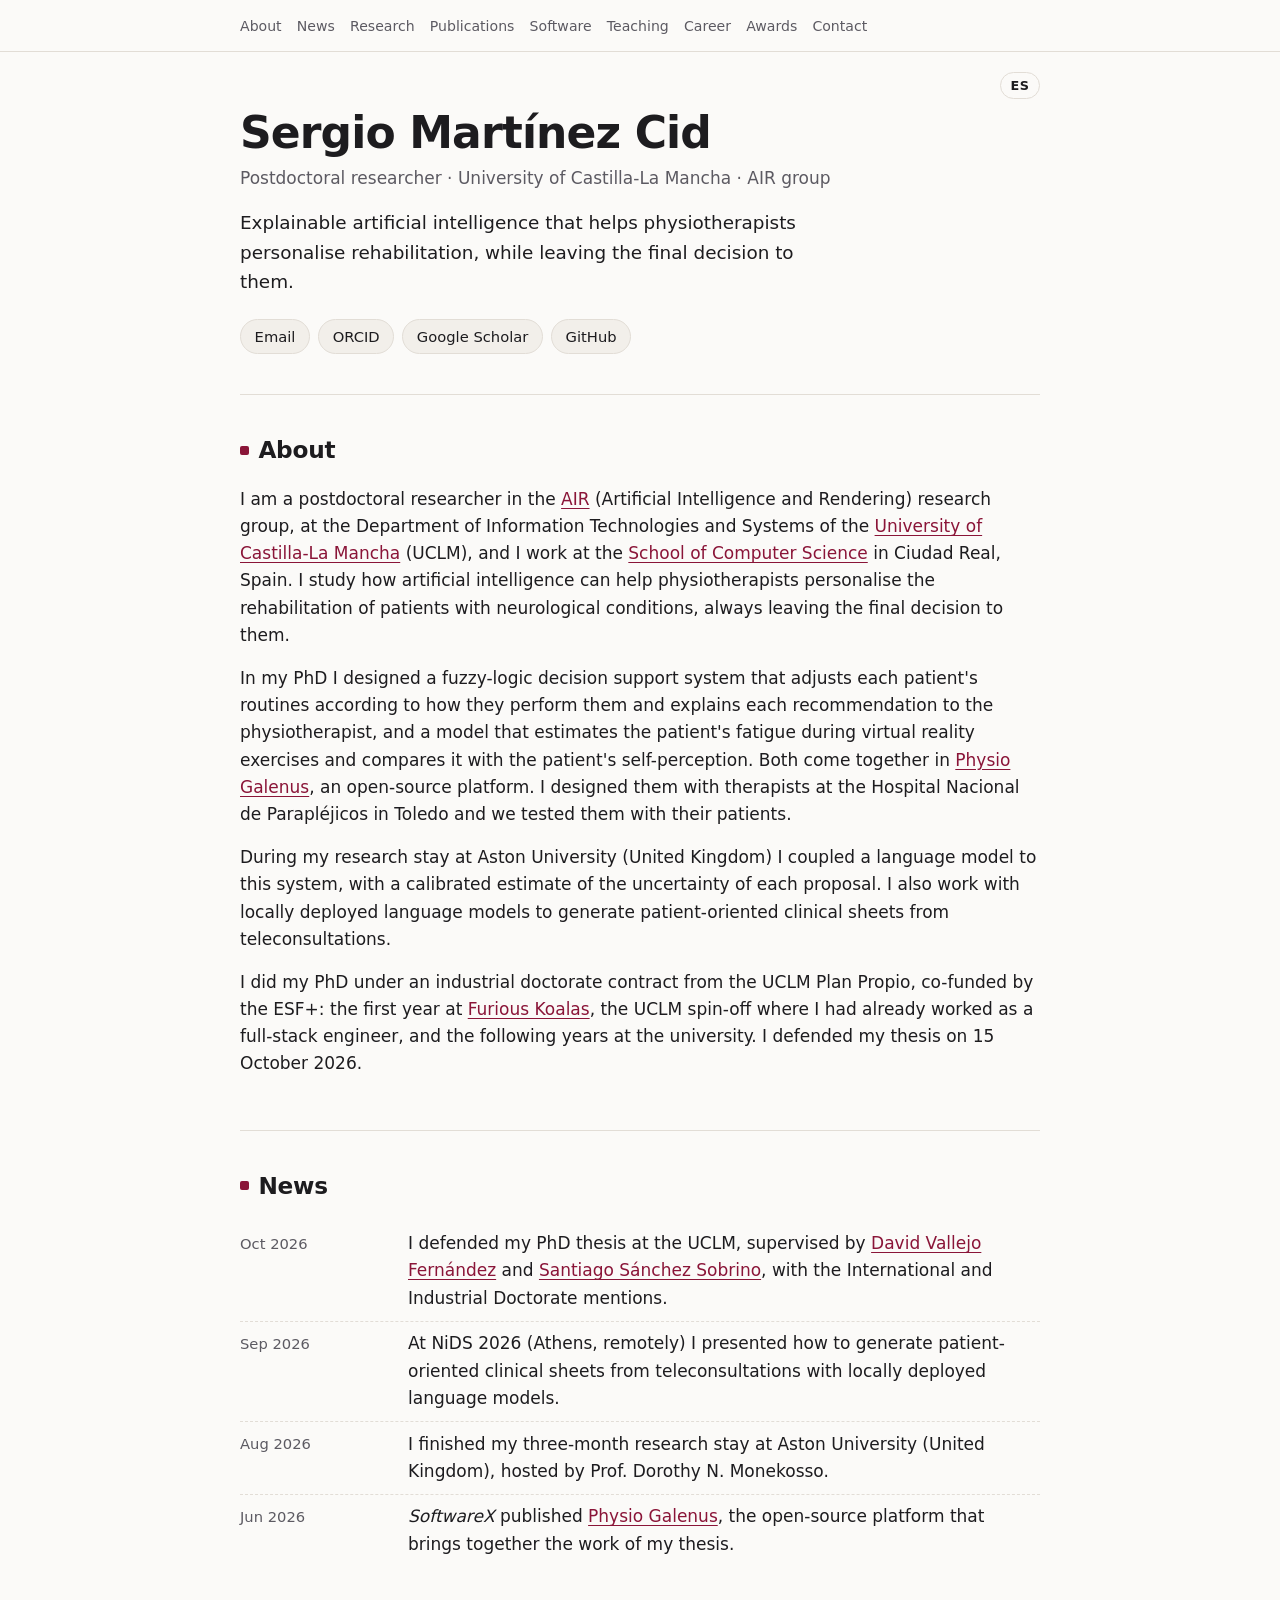
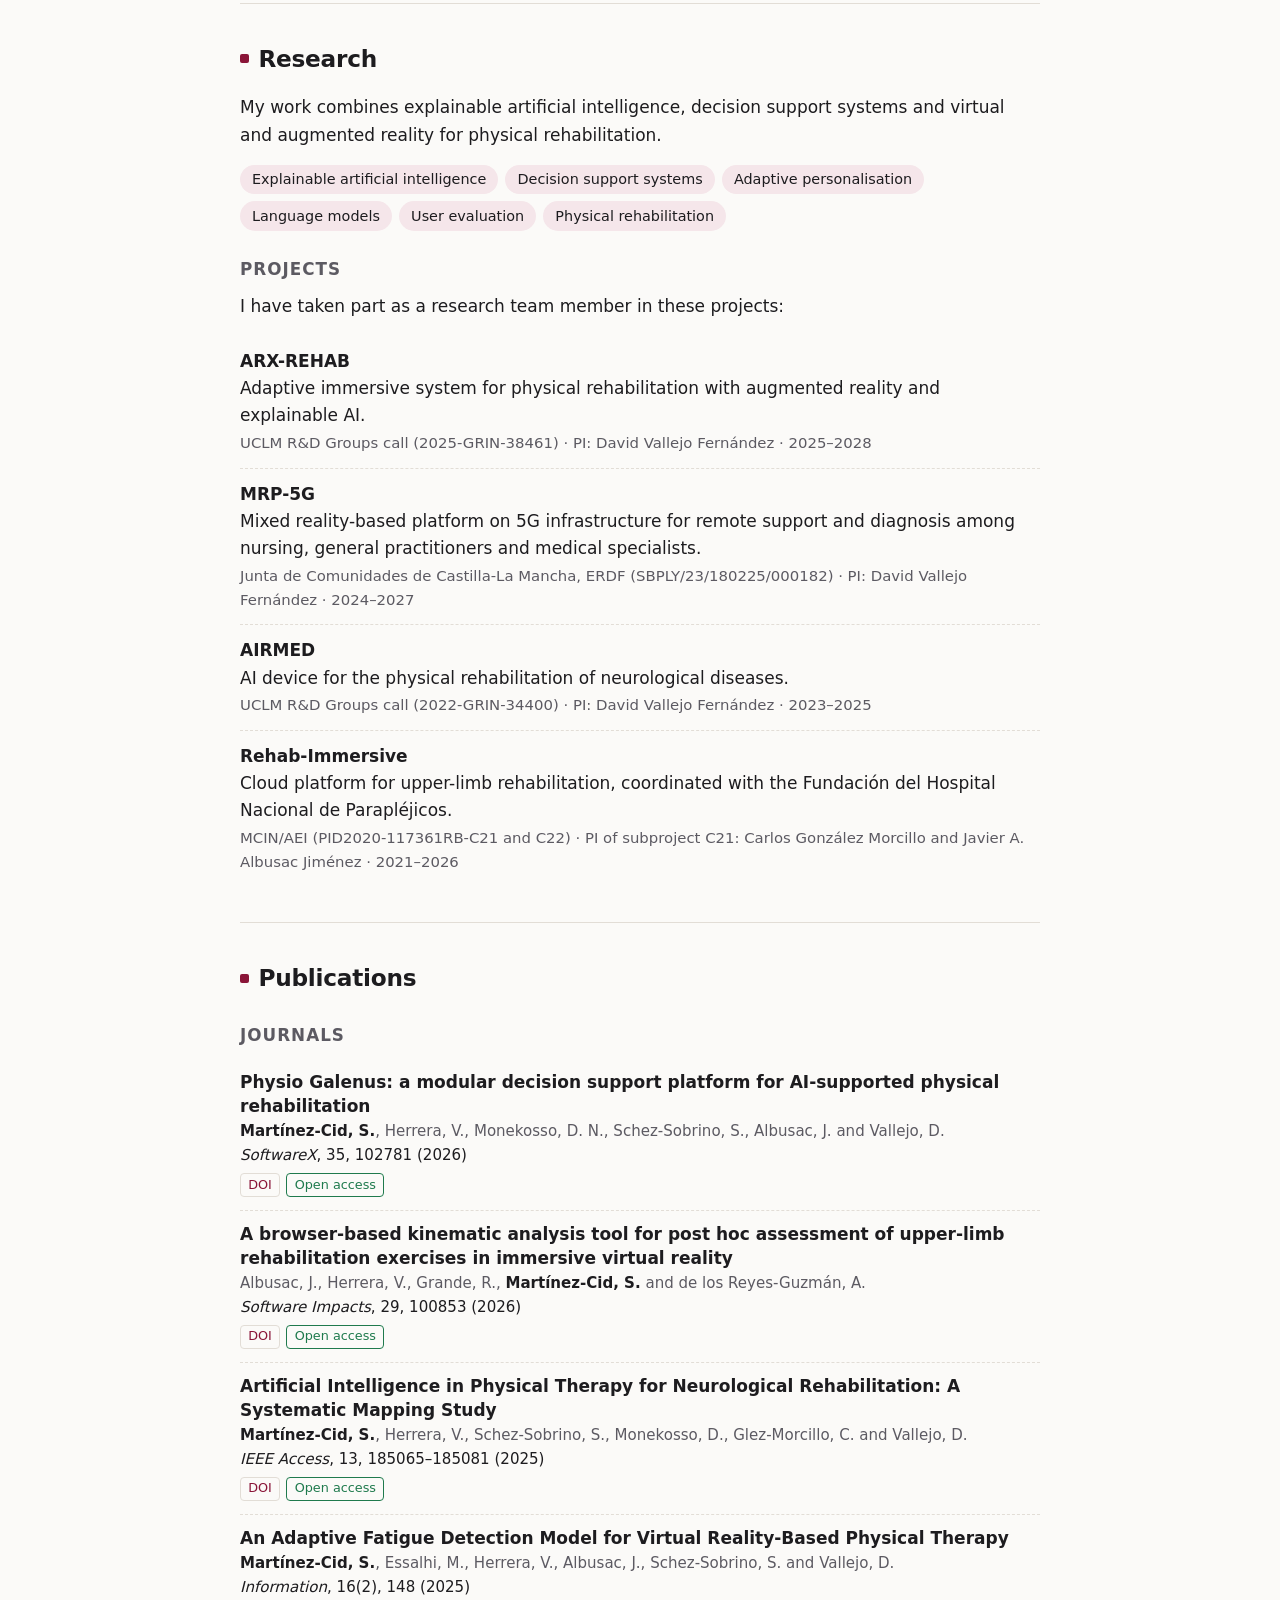
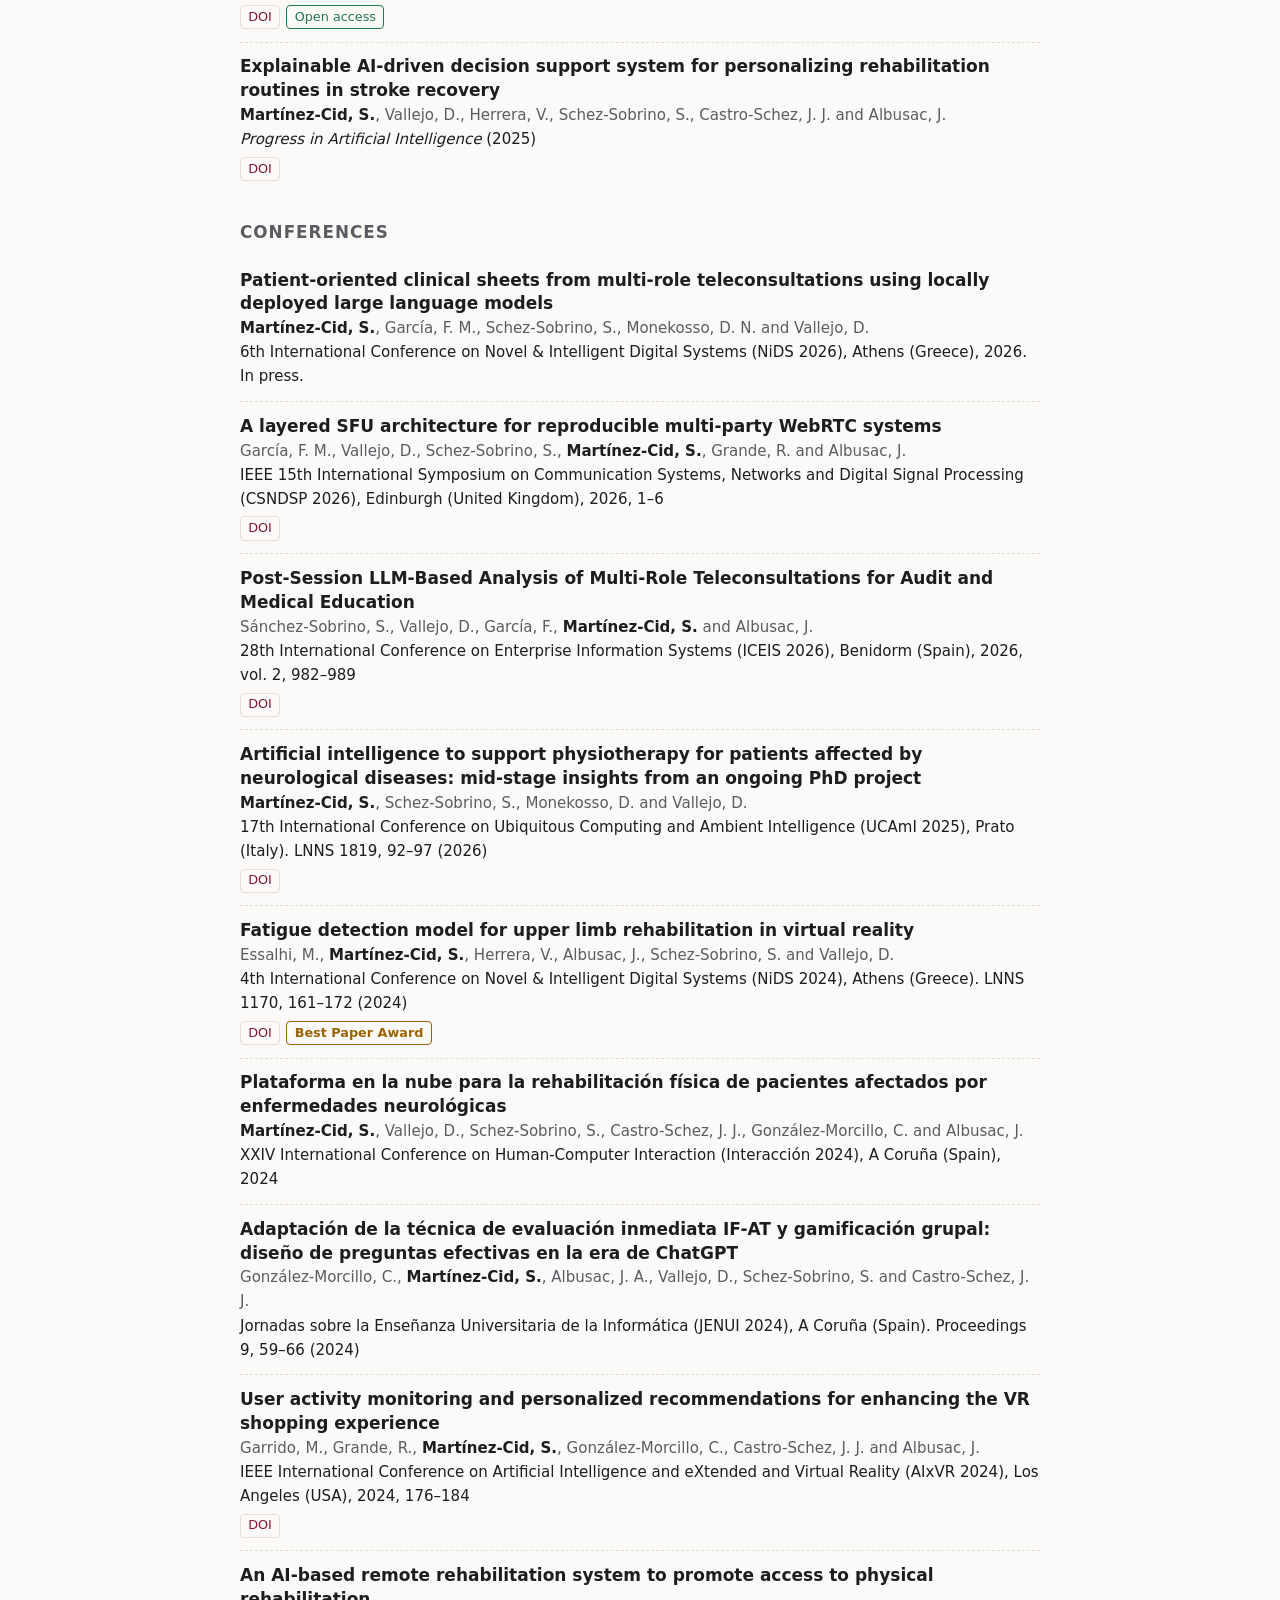
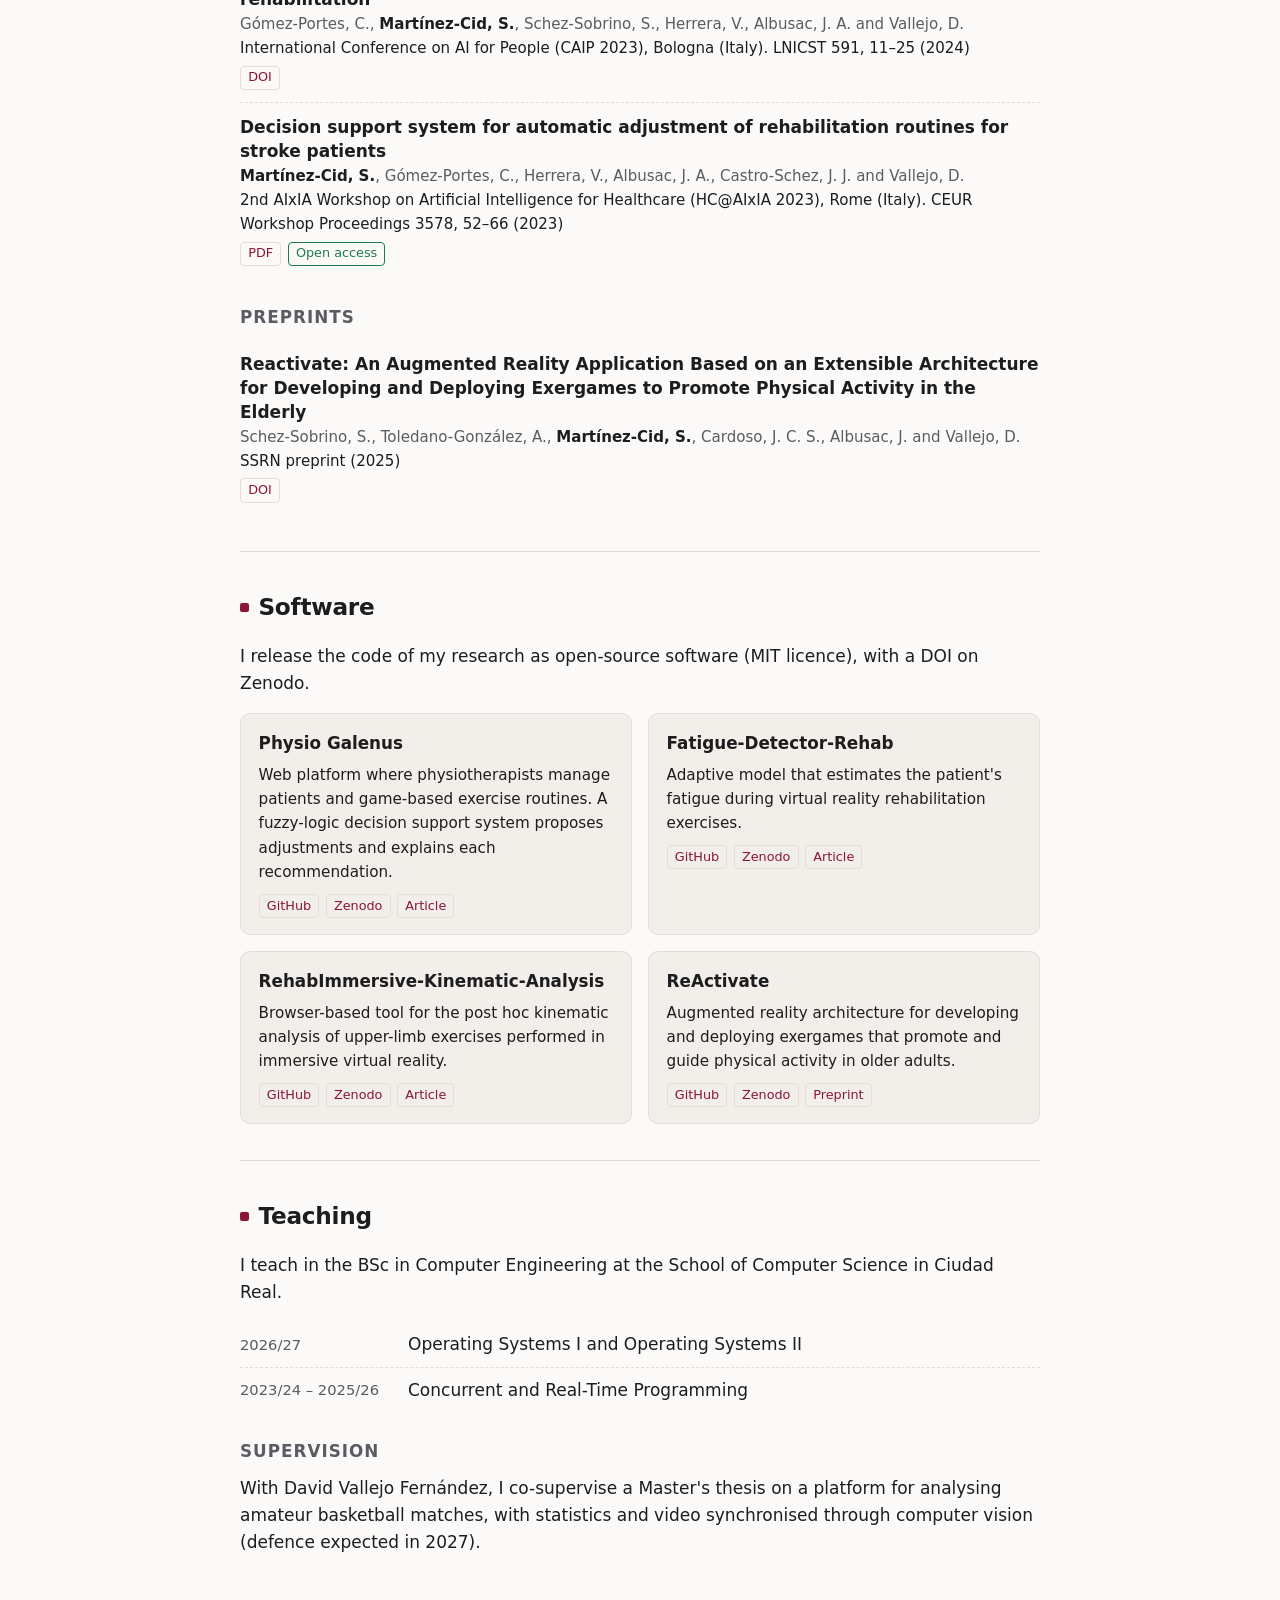
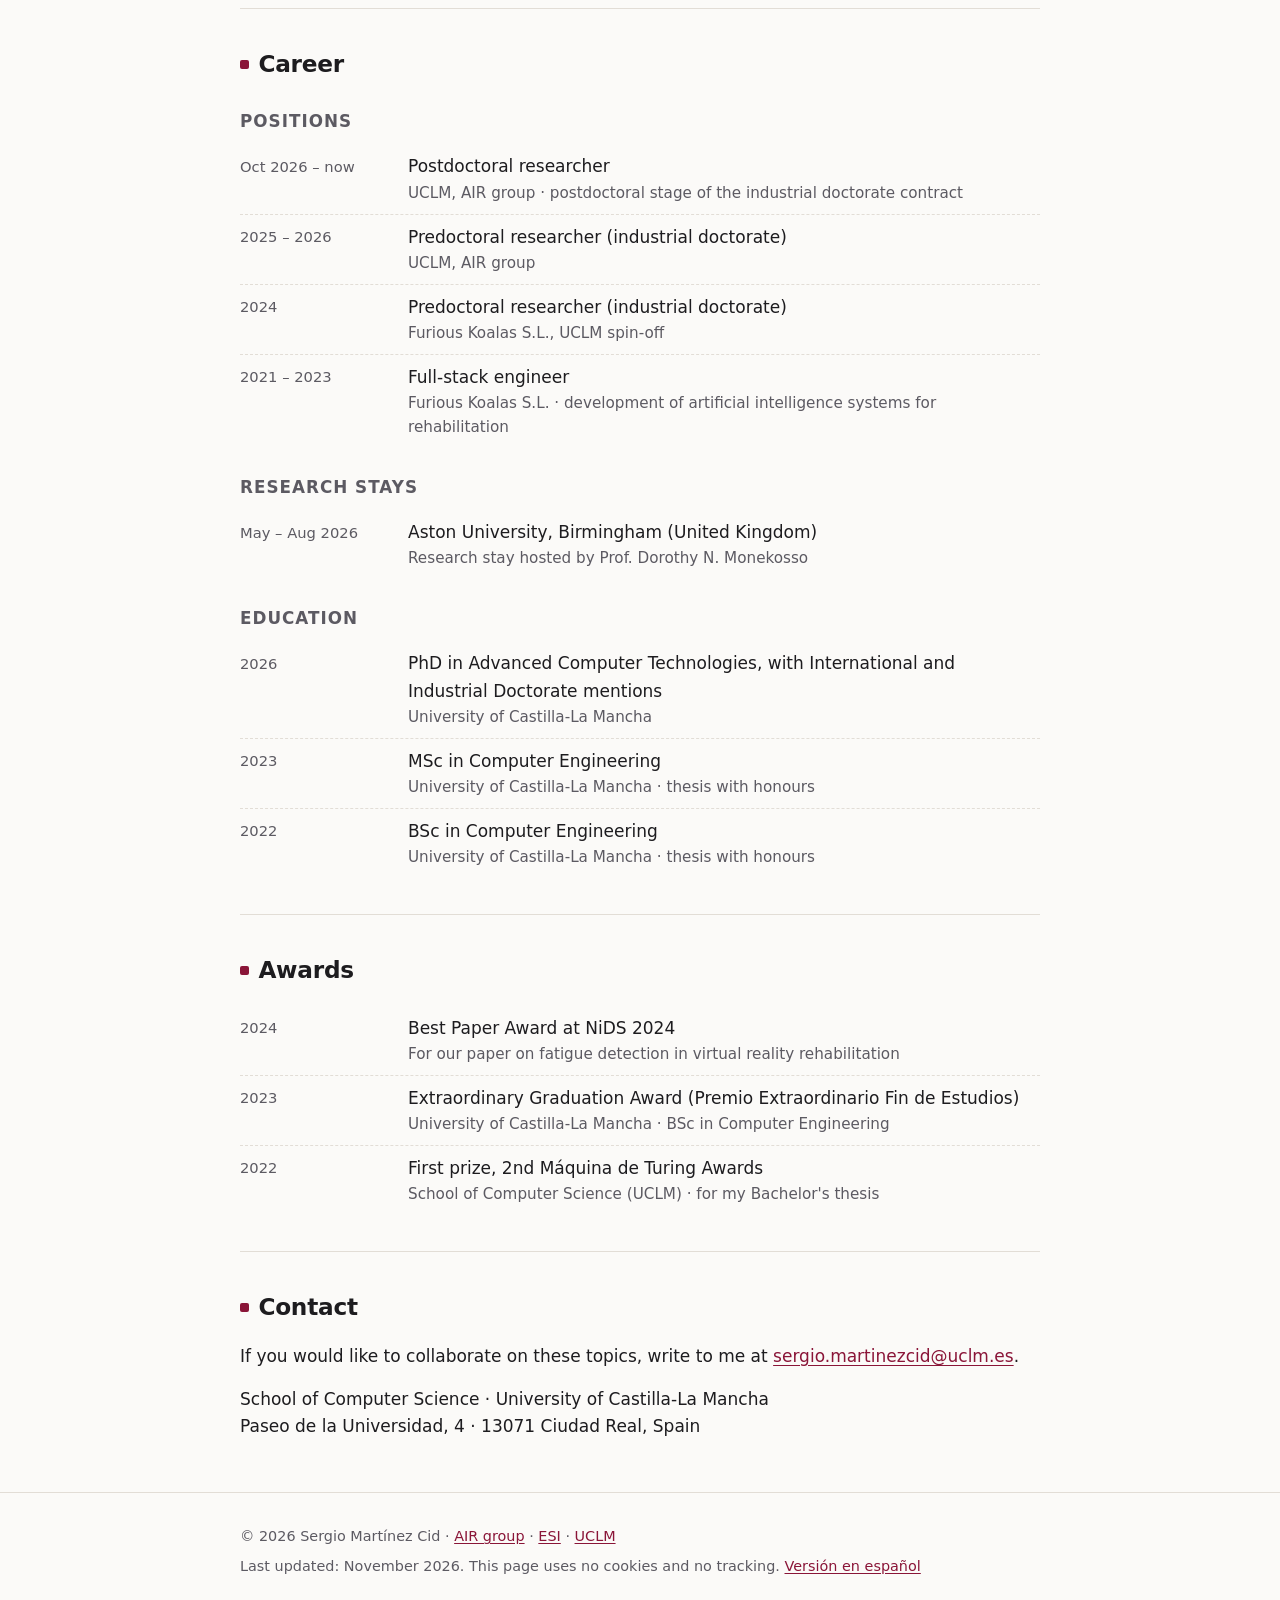
==== en/index.html @ d960725c "Primera versión de la web personal Página única en español con versión en inglés (en/): cabecera con" ====
<!DOCTYPE html>
<html lang="en">
<head>
<meta charset="utf-8">
<meta name="viewport" content="width=device-width, initial-scale=1">
<title>Sergio Martínez Cid</title>
<meta name="description" content="Postdoctoral researcher at the University of Castilla-La Mancha (AIR group). Explainable artificial intelligence to support physical rehabilitation.">
<meta name="author" content="Sergio Martínez Cid">
<link rel="canonical" href="https://www.esi.uclm.es/www/sergio.martinezcid/en/">
<link rel="alternate" hreflang="es" href="https://www.esi.uclm.es/www/sergio.martinezcid/">
<link rel="alternate" hreflang="en" href="https://www.esi.uclm.es/www/sergio.martinezcid/en/">
<link rel="alternate" hreflang="x-default" href="https://www.esi.uclm.es/www/sergio.martinezcid/">
<meta property="og:type" content="profile">
<meta property="og:title" content="Sergio Martínez Cid">
<meta property="og:description" content="Postdoctoral researcher at the University of Castilla-La Mancha (AIR group). Explainable artificial intelligence to support physical rehabilitation.">
<meta property="og:url" content="https://www.esi.uclm.es/www/sergio.martinezcid/en/">
<meta property="og:locale" content="en_GB">
<meta property="og:locale:alternate" content="es_ES">
<meta name="theme-color" content="#fbfaf8" media="(prefers-color-scheme: light)">
<meta name="theme-color" content="#141416" media="(prefers-color-scheme: dark)">
<link rel="icon" href="../img/favicon.svg" type="image/svg+xml">
<link rel="stylesheet" href="../css/estilo.css">
<script type="application/ld+json">
{
  "@context": "https://schema.org",
  "@type": "Person",
  "name": "Sergio Martínez Cid",
  "jobTitle": "Postdoctoral researcher",
  "url": "https://www.esi.uclm.es/www/sergio.martinezcid/en/",
  "email": "mailto:sergio.martinezcid@uclm.es",
  "affiliation": {"@type": "CollegeOrUniversity", "name": "University of Castilla-La Mancha", "url": "https://www.uclm.es"},
  "alumniOf": {"@type": "CollegeOrUniversity", "name": "University of Castilla-La Mancha"},
  "knowsAbout": ["Explainable artificial intelligence", "Decision support systems", "Language models", "Physical rehabilitation", "Virtual reality"],
  "sameAs": [
    "https://orcid.org/0009-0009-8976-4974",
    "https://scholar.google.es/citations?user=ztp9qcgAAAAJ",
    "https://github.com/SergioMartinezCid"
  ]
}
</script>
</head>
<body>
<a class="saltar" href="#contenido">Skip to content</a>

<nav class="menu" aria-label="Sections">
  <div class="contenedor">
    <ul>
      <li><a href="#about">About</a></li>
      <li><a href="#news">News</a></li>
      <li><a href="#research">Research</a></li>
      <li><a href="#publications">Publications</a></li>
      <li><a href="#software">Software</a></li>
      <li><a href="#teaching">Teaching</a></li>
      <li><a href="#career">Career</a></li>
      <li><a href="#awards">Awards</a></li>
      <li><a href="#contact">Contact</a></li>
    </ul>
  </div>
</nav>

<main id="contenido" class="contenedor">

<header class="cabecera">
  <a class="idioma" href="../" hreflang="es" lang="es" title="Versión en español">ES</a>
  <!-- Photo (when available): <img class="foto" src="../img/sergio.jpg" alt="Sergio Martínez Cid" width="288" height="288"> -->
  <div>
    <h1>Sergio Martínez Cid</h1>
    <p class="cargo">Postdoctoral researcher · University of Castilla-La Mancha · AIR group</p>
    <p class="lema">Explainable artificial intelligence that helps physiotherapists personalise rehabilitation, while leaving the final decision to them.</p>
    <ul class="enlaces">
      <li><a href="mailto:sergio.martinezcid@uclm.es">Email</a></li>
      <li><a href="https://orcid.org/0009-0009-8976-4974">ORCID</a></li>
      <li><a href="https://scholar.google.es/citations?user=ztp9qcgAAAAJ&amp;hl=en">Google Scholar</a></li>
      <li><a href="https://github.com/SergioMartinezCid">GitHub</a></li>
    </ul>
  </div>
</header>

<section id="about">
  <h2>About</h2>
  <p>I am a postdoctoral researcher in the <a href="https://air.esi.uclm.es/">AIR</a> (Artificial Intelligence and Rendering) research group, at the Department of Information Technologies and Systems of the <a href="https://www.uclm.es">University of Castilla-La Mancha</a> (UCLM), and I work at the <a href="https://esi.uclm.es/">School of Computer Science</a> in Ciudad Real, Spain. I study how artificial intelligence can help physiotherapists personalise the rehabilitation of patients with neurological conditions, always leaving the final decision to them.</p>
  <p>In my PhD I designed a fuzzy-logic decision support system that adjusts each patient's routines according to how they perform them and explains each recommendation to the physiotherapist, and a model that estimates the patient's fatigue during virtual reality exercises and compares it with the patient's self-perception. Both come together in <a href="#software">Physio Galenus</a>, an open-source platform. I designed them with therapists at the Hospital Nacional de Parapléjicos in Toledo and we tested them with their patients.</p>
  <p>During my research stay at Aston University (United Kingdom) I coupled a language model to this system, with a calibrated estimate of the uncertainty of each proposal. I also work with locally deployed language models to generate patient-oriented clinical sheets from teleconsultations.</p>
  <p>I did my PhD under an industrial doctorate contract from the UCLM Plan Propio, co-funded by the ESF+: the first year at <a href="https://www.furiouskoalas.com">Furious Koalas</a>, the UCLM spin-off where I had already worked as a full-stack engineer, and the following years at the university. I defended my thesis on 15 October 2026.</p>
</section>

<section id="news">
  <h2>News</h2>
  <ul class="fechas">
    <li><time datetime="2026-10">Oct 2026</time><div>I defended my PhD thesis at the UCLM, supervised by <a href="https://www.esi.uclm.es/www/David.Vallejo/">David Vallejo Fernández</a> and <a href="https://www.esi.uclm.es/www/santiago.sanchez/">Santiago Sánchez Sobrino</a>, with the International and Industrial Doctorate mentions.</div></li>
    <li><time datetime="2026-09">Sep 2026</time><div>At NiDS 2026 (Athens, remotely) I presented how to generate patient-oriented clinical sheets from teleconsultations with locally deployed language models.</div></li>
    <li><time datetime="2026-08">Aug 2026</time><div>I finished my three-month research stay at Aston University (United Kingdom), hosted by Prof. Dorothy N. Monekosso.</div></li>
    <li><time datetime="2026-06">Jun 2026</time><div><em>SoftwareX</em> published <a href="https://doi.org/10.1016/j.softx.2026.102781">Physio Galenus</a>, the open-source platform that brings together the work of my thesis.</div></li>
  </ul>
</section>

<section id="research">
  <h2>Research</h2>
  <p>My work combines explainable artificial intelligence, decision support systems and virtual and augmented reality for physical rehabilitation.</p>
  <ul class="temas">
    <li>Explainable artificial intelligence</li>
    <li>Decision support systems</li>
    <li>Adaptive personalisation</li>
    <li>Language models</li>
    <li>User evaluation</li>
    <li>Physical rehabilitation</li>
  </ul>
  <h3>Projects</h3>
  <p>I have taken part as a research team member in these projects:</p>
  <ul class="proyectos">
    <li><strong>ARX-REHAB</strong> Adaptive immersive system for physical rehabilitation with augmented reality and explainable AI.
      <span class="dato">UCLM R&amp;D Groups call (2025-GRIN-38461) · PI: David Vallejo Fernández · 2025–2028</span></li>
    <li><strong>MRP-5G</strong> Mixed reality-based platform on 5G infrastructure for remote support and diagnosis among nursing, general practitioners and medical specialists.
      <span class="dato">Junta de Comunidades de Castilla-La Mancha, ERDF (SBPLY/23/180225/000182) · PI: David Vallejo Fernández · 2024–2027</span></li>
    <li><strong>AIRMED</strong> AI device for the physical rehabilitation of neurological diseases.
      <span class="dato">UCLM R&amp;D Groups call (2022-GRIN-34400) · PI: David Vallejo Fernández · 2023–2025</span></li>
    <li><strong>Rehab-Immersive</strong> Cloud platform for upper-limb rehabilitation, coordinated with the Fundación del Hospital Nacional de Parapléjicos.
      <span class="dato">MCIN/AEI (PID2020-117361RB-C21 and C22) · PI of subproject C21: Carlos González Morcillo and Javier A. Albusac Jiménez · 2021–2026</span></li>
  </ul>
</section>

<section id="publications">
  <h2>Publications</h2>

  <h3>Journals</h3>
  <ul class="pubs">
    <li>
      <span class="titulo">Physio Galenus: a modular decision support platform for AI-supported physical rehabilitation</span>
      <span class="autores"><strong>Martínez-Cid, S.</strong>, Herrera, V., Monekosso, D. N., Schez-Sobrino, S., Albusac, J. and Vallejo, D.</span>
      <span class="medio"><em>SoftwareX</em>, 35, 102781 (2026)</span>
      <span class="etiquetas"><a href="https://doi.org/10.1016/j.softx.2026.102781">DOI</a><span class="abierto">Open access</span></span>
    </li>
    <li>
      <span class="titulo">A browser-based kinematic analysis tool for post hoc assessment of upper-limb rehabilitation exercises in immersive virtual reality</span>
      <span class="autores">Albusac, J., Herrera, V., Grande, R., <strong>Martínez-Cid, S.</strong> and de los Reyes-Guzmán, A.</span>
      <span class="medio"><em>Software Impacts</em>, 29, 100853 (2026)</span>
      <span class="etiquetas"><a href="https://doi.org/10.1016/j.simpa.2026.100853">DOI</a><span class="abierto">Open access</span></span>
    </li>
    <li>
      <span class="titulo">Artificial Intelligence in Physical Therapy for Neurological Rehabilitation: A Systematic Mapping Study</span>
      <span class="autores"><strong>Martínez-Cid, S.</strong>, Herrera, V., Schez-Sobrino, S., Monekosso, D., Glez-Morcillo, C. and Vallejo, D.</span>
      <span class="medio"><em>IEEE Access</em>, 13, 185065–185081 (2025)</span>
      <span class="etiquetas"><a href="https://doi.org/10.1109/ACCESS.2025.3626013">DOI</a><span class="abierto">Open access</span></span>
    </li>
    <li>
      <span class="titulo">An Adaptive Fatigue Detection Model for Virtual Reality-Based Physical Therapy</span>
      <span class="autores"><strong>Martínez-Cid, S.</strong>, Essalhi, M., Herrera, V., Albusac, J., Schez-Sobrino, S. and Vallejo, D.</span>
      <span class="medio"><em>Information</em>, 16(2), 148 (2025)</span>
      <span class="etiquetas"><a href="https://doi.org/10.3390/info16020148">DOI</a><span class="abierto">Open access</span></span>
    </li>
    <li>
      <span class="titulo">Explainable AI-driven decision support system for personalizing rehabilitation routines in stroke recovery</span>
      <span class="autores"><strong>Martínez-Cid, S.</strong>, Vallejo, D., Herrera, V., Schez-Sobrino, S., Castro-Schez, J. J. and Albusac, J.</span>
      <span class="medio"><em>Progress in Artificial Intelligence</em> (2025)</span>
      <span class="etiquetas"><a href="https://doi.org/10.1007/s13748-024-00357-6">DOI</a></span>
    </li>
  </ul>

  <h3>Conferences</h3>
  <ul class="pubs">
    <li>
      <span class="titulo">Patient-oriented clinical sheets from multi-role teleconsultations using locally deployed large language models</span>
      <span class="autores"><strong>Martínez-Cid, S.</strong>, García, F. M., Schez-Sobrino, S., Monekosso, D. N. and Vallejo, D.</span>
      <span class="medio">6th International Conference on Novel &amp; Intelligent Digital Systems (NiDS 2026), Athens (Greece), 2026. In press.</span>
    </li>
    <li>
      <span class="titulo">A layered SFU architecture for reproducible multi-party WebRTC systems</span>
      <span class="autores">García, F. M., Vallejo, D., Schez-Sobrino, S., <strong>Martínez-Cid, S.</strong>, Grande, R. and Albusac, J.</span>
      <span class="medio">IEEE 15th International Symposium on Communication Systems, Networks and Digital Signal Processing (CSNDSP 2026), Edinburgh (United Kingdom), 2026, 1–6</span>
      <span class="etiquetas"><a href="https://doi.org/10.1109/CSNDSP68462.2026.11654371">DOI</a></span>
    </li>
    <li>
      <span class="titulo">Post-Session LLM-Based Analysis of Multi-Role Teleconsultations for Audit and Medical Education</span>
      <span class="autores">Sánchez-Sobrino, S., Vallejo, D., García, F., <strong>Martínez-Cid, S.</strong> and Albusac, J.</span>
      <span class="medio">28th International Conference on Enterprise Information Systems (ICEIS 2026), Benidorm (Spain), 2026, vol. 2, 982–989</span>
      <span class="etiquetas"><a href="https://doi.org/10.5220/0014728100004018">DOI</a></span>
    </li>
    <li>
      <span class="titulo">Artificial intelligence to support physiotherapy for patients affected by neurological diseases: mid-stage insights from an ongoing PhD project</span>
      <span class="autores"><strong>Martínez-Cid, S.</strong>, Schez-Sobrino, S., Monekosso, D. and Vallejo, D.</span>
      <span class="medio">17th International Conference on Ubiquitous Computing and Ambient Intelligence (UCAmI 2025), Prato (Italy). LNNS 1819, 92–97 (2026)</span>
      <span class="etiquetas"><a href="https://doi.org/10.1007/978-3-032-16995-2_9">DOI</a></span>
    </li>
    <li>
      <span class="titulo">Fatigue detection model for upper limb rehabilitation in virtual reality</span>
      <span class="autores">Essalhi, M., <strong>Martínez-Cid, S.</strong>, Herrera, V., Albusac, J., Schez-Sobrino, S. and Vallejo, D.</span>
      <span class="medio">4th International Conference on Novel &amp; Intelligent Digital Systems (NiDS 2024), Athens (Greece). LNNS 1170, 161–172 (2024)</span>
      <span class="etiquetas"><a href="https://doi.org/10.1007/978-3-031-73344-4_13">DOI</a><span class="premio">Best Paper Award</span></span>
    </li>
    <li>
      <span class="titulo" lang="es">Plataforma en la nube para la rehabilitación física de pacientes afectados por enfermedades neurológicas</span>
      <span class="autores"><strong>Martínez-Cid, S.</strong>, Vallejo, D., Schez-Sobrino, S., Castro-Schez, J. J., González-Morcillo, C. and Albusac, J.</span>
      <span class="medio">XXIV International Conference on Human-Computer Interaction (Interacción 2024), A Coruña (Spain), 2024</span>
    </li>
    <li>
      <span class="titulo" lang="es">Adaptación de la técnica de evaluación inmediata IF-AT y gamificación grupal: diseño de preguntas efectivas en la era de ChatGPT</span>
      <span class="autores">González-Morcillo, C., <strong>Martínez-Cid, S.</strong>, Albusac, J. A., Vallejo, D., Schez-Sobrino, S. and Castro-Schez, J. J.</span>
      <span class="medio">Jornadas sobre la Enseñanza Universitaria de la Informática (JENUI 2024), A Coruña (Spain). Proceedings 9, 59–66 (2024)</span>
    </li>
    <li>
      <span class="titulo">User activity monitoring and personalized recommendations for enhancing the VR shopping experience</span>
      <span class="autores">Garrido, M., Grande, R., <strong>Martínez-Cid, S.</strong>, González-Morcillo, C., Castro-Schez, J. J. and Albusac, J.</span>
      <span class="medio">IEEE International Conference on Artificial Intelligence and eXtended and Virtual Reality (AIxVR 2024), Los Angeles (USA), 2024, 176–184</span>
      <span class="etiquetas"><a href="https://doi.org/10.1109/AIxVR59861.2024.00030">DOI</a></span>
    </li>
    <li>
      <span class="titulo">An AI-based remote rehabilitation system to promote access to physical rehabilitation</span>
      <span class="autores">Gómez-Portes, C., <strong>Martínez-Cid, S.</strong>, Schez-Sobrino, S., Herrera, V., Albusac, J. A. and Vallejo, D.</span>
      <span class="medio">International Conference on AI for People (CAIP 2023), Bologna (Italy). LNICST 591, 11–25 (2024)</span>
      <span class="etiquetas"><a href="https://doi.org/10.1007/978-3-031-71304-0_2">DOI</a></span>
    </li>
    <li>
      <span class="titulo">Decision support system for automatic adjustment of rehabilitation routines for stroke patients</span>
      <span class="autores"><strong>Martínez-Cid, S.</strong>, Gómez-Portes, C., Herrera, V., Albusac, J. A., Castro-Schez, J. J. and Vallejo, D.</span>
      <span class="medio">2nd AIxIA Workshop on Artificial Intelligence for Healthcare (HC@AIxIA 2023), Rome (Italy). CEUR Workshop Proceedings 3578, 52–66 (2023)</span>
      <span class="etiquetas"><a href="https://ceur-ws.org/Vol-3578/paper6.pdf">PDF</a><span class="abierto">Open access</span></span>
    </li>
  </ul>

  <h3>Preprints</h3>
  <ul class="pubs">
    <li>
      <span class="titulo">Reactivate: An Augmented Reality Application Based on an Extensible Architecture for Developing and Deploying Exergames to Promote Physical Activity in the Elderly</span>
      <span class="autores">Schez-Sobrino, S., Toledano-González, A., <strong>Martínez-Cid, S.</strong>, Cardoso, J. C. S., Albusac, J. and Vallejo, D.</span>
      <span class="medio">SSRN preprint (2025)</span>
      <span class="etiquetas"><a href="https://doi.org/10.2139/ssrn.5346093">DOI</a></span>
    </li>
  </ul>
</section>

<section id="software">
  <h2>Software</h2>
  <p>I release the code of my research as open-source software (MIT licence), with a DOI on Zenodo.</p>
  <ul class="software">
    <li>
      <strong>Physio Galenus</strong>
      <p>Web platform where physiotherapists manage patients and game-based exercise routines. A fuzzy-logic decision support system proposes adjustments and explains each recommendation.</p>
      <span class="etiquetas"><a href="https://github.com/AIR-Research-Group-UCLM/Physio-Galenus">GitHub</a><a href="https://doi.org/10.5281/zenodo.20176807">Zenodo</a><a href="https://doi.org/10.1016/j.softx.2026.102781">Article</a></span>
    </li>
    <li>
      <strong>Fatigue-Detector-Rehab</strong>
      <p>Adaptive model that estimates the patient's fatigue during virtual reality rehabilitation exercises.</p>
      <span class="etiquetas"><a href="https://github.com/AIR-Research-Group-UCLM/Fatigue-Detector-Rehab">GitHub</a><a href="https://doi.org/10.5281/zenodo.22745996">Zenodo</a><a href="https://doi.org/10.3390/info16020148">Article</a></span>
    </li>
    <li>
      <strong>RehabImmersive-Kinematic-Analysis</strong>
      <p>Browser-based tool for the post hoc kinematic analysis of upper-limb exercises performed in immersive virtual reality.</p>
      <span class="etiquetas"><a href="https://github.com/AIR-Research-Group-UCLM/RehabImmersive-Kinematic-Analysis">GitHub</a><a href="https://doi.org/10.5281/zenodo.22745980">Zenodo</a><a href="https://doi.org/10.1016/j.simpa.2026.100853">Article</a></span>
    </li>
    <li>
      <strong>ReActivate</strong>
      <p>Augmented reality architecture for developing and deploying exergames that promote and guide physical activity in older adults.</p>
      <span class="etiquetas"><a href="https://github.com/AIR-Research-Group-UCLM/ReActivate">GitHub</a><a href="https://doi.org/10.5281/zenodo.20764253">Zenodo</a><a href="https://doi.org/10.2139/ssrn.5346093">Preprint</a></span>
    </li>
  </ul>
</section>

<section id="teaching">
  <h2>Teaching</h2>
  <p>I teach in the BSc in Computer Engineering at the School of Computer Science in Ciudad Real.</p>
  <ul class="fechas">
    <li><span class="periodo">2026/27</span><div>Operating Systems I and Operating Systems II</div></li>
    <li><span class="periodo">2023/24 – 2025/26</span><div>Concurrent and Real-Time Programming</div></li>
  </ul>
  <h3>Supervision</h3>
  <p>With David Vallejo Fernández, I co-supervise a Master's thesis on a platform for analysing amateur basketball matches, with statistics and video synchronised through computer vision (defence expected in 2027).</p>
</section>

<section id="career">
  <h2>Career</h2>
  <h3>Positions</h3>
  <ul class="fechas">
    <li><span class="periodo">Oct 2026 – now</span><div>Postdoctoral researcher<span class="lugar">UCLM, AIR group · postdoctoral stage of the industrial doctorate contract</span></div></li>
    <li><span class="periodo">2025 – 2026</span><div>Predoctoral researcher (industrial doctorate)<span class="lugar">UCLM, AIR group</span></div></li>
    <li><span class="periodo">2024</span><div>Predoctoral researcher (industrial doctorate)<span class="lugar">Furious Koalas S.L., UCLM spin-off</span></div></li>
    <li><span class="periodo">2021 – 2023</span><div>Full-stack engineer<span class="lugar">Furious Koalas S.L. · development of artificial intelligence systems for rehabilitation</span></div></li>
  </ul>
  <h3>Research stays</h3>
  <ul class="fechas">
    <li><span class="periodo">May – Aug 2026</span><div>Aston University, Birmingham (United Kingdom)<span class="lugar">Research stay hosted by Prof. Dorothy N. Monekosso</span></div></li>
  </ul>
  <h3>Education</h3>
  <ul class="fechas">
    <li><span class="periodo">2026</span><div>PhD in Advanced Computer Technologies, with International and Industrial Doctorate mentions<span class="lugar">University of Castilla-La Mancha</span></div></li>
    <li><span class="periodo">2023</span><div>MSc in Computer Engineering<span class="lugar">University of Castilla-La Mancha · thesis with honours</span></div></li>
    <li><span class="periodo">2022</span><div>BSc in Computer Engineering<span class="lugar">University of Castilla-La Mancha · thesis with honours</span></div></li>
  </ul>
</section>

<section id="awards">
  <h2>Awards</h2>
  <ul class="fechas">
    <li><span class="periodo">2024</span><div>Best Paper Award at NiDS 2024<span class="lugar">For our paper on fatigue detection in virtual reality rehabilitation</span></div></li>
    <li><span class="periodo">2023</span><div>Extraordinary Graduation Award (Premio Extraordinario Fin de Estudios)<span class="lugar">University of Castilla-La Mancha · BSc in Computer Engineering</span></div></li>
    <li><span class="periodo">2022</span><div>First prize, 2nd Máquina de Turing Awards<span class="lugar">School of Computer Science (UCLM) · for my Bachelor's thesis</span></div></li>
  </ul>
</section>

<section id="contact">
  <h2>Contact</h2>
  <p>If you would like to collaborate on these topics, write to me at <a href="mailto:sergio.martinezcid@uclm.es">sergio.martinezcid@uclm.es</a>.</p>
  <p>School of Computer Science · University of Castilla-La Mancha<br>Paseo de la Universidad, 4 · 13071 Ciudad Real, Spain</p>
</section>

</main>

<footer class="pie">
  <div class="contenedor">
    <p>© 2026 Sergio Martínez Cid · <a href="https://air.esi.uclm.es/">AIR group</a> · <a href="https://esi.uclm.es/">ESI</a> · <a href="https://www.uclm.es">UCLM</a></p>
    <p>Last updated: November 2026. This page uses no cookies and no tracking. <a href="../" hreflang="es" lang="es">Versión en español</a></p>
  </div>
</footer>
</body>
</html>
---- css/estilo.css ----
/* Sergio Martínez Cid · web personal (ESI-UCLM)
   Sin dependencias externas. Colores en variables: cambia aquí la paleta. */

:root {
  --fondo: #fbfaf8;
  --fondo-alt: #f2efea;
  --texto: #1d1c1f;
  --suave: #5c5a62;
  --linea: #e2ddd6;
  --acento: #8a1538;        /* granate UCLM */
  --acento-suave: #f5e6ea;
  --ancho: 52rem;
  --fuente: system-ui, -apple-system, "Segoe UI", Roboto, "Helvetica Neue", Arial, sans-serif;
  color-scheme: light;
}

@media (prefers-color-scheme: dark) {
  :root {
    --fondo: #141416;
    --fondo-alt: #1d1d21;
    --texto: #ebeaee;
    --suave: #a3a1ab;
    --linea: #2f2e35;
    --acento: #ec8aa2;
    --acento-suave: #3a1e27;
    color-scheme: dark;
  }
}

* { box-sizing: border-box; }

html { scroll-behavior: smooth; scroll-padding-top: 4rem; }
@media (prefers-reduced-motion: reduce) { html { scroll-behavior: auto; } }

body {
  margin: 0;
  background: var(--fondo);
  color: var(--texto);
  font-family: var(--fuente);
  font-size: 1.0625rem;
  line-height: 1.6;
  -webkit-text-size-adjust: 100%;
}

a { color: var(--acento); text-underline-offset: 0.15em; }
a:hover { text-decoration-thickness: 2px; }
a:focus-visible { outline: 2px solid var(--acento); outline-offset: 2px; border-radius: 2px; }

.saltar {
  position: absolute; left: -999px; top: 0;
  background: var(--acento); color: var(--fondo); padding: 0.5rem 1rem; z-index: 10;
}
.saltar:focus { left: 1rem; }

.contenedor { max-width: var(--ancho); margin: 0 auto; padding: 0 1rem; }

/* ---------- Menú ---------- */
.menu {
  position: sticky; top: 0; z-index: 5;
  background: color-mix(in srgb, var(--fondo) 92%, transparent);
  backdrop-filter: blur(6px);
  border-bottom: 1px solid var(--linea);
}
.menu .contenedor { display: flex; align-items: center; }
.menu ul {
  display: flex; gap: 0.95rem; list-style: none; margin: 0; padding: 0.75rem 0;
  overflow-x: auto; scrollbar-width: none; flex: 1;
}
.menu ul::-webkit-scrollbar { display: none; }
.menu a { color: var(--suave); text-decoration: none; font-size: 0.88rem; white-space: nowrap; }
/* En pantallas anchas, si no cabe, el menú baja a una segunda línea en vez de ocultar enlaces */
@media (min-width: 48rem) { .menu ul { flex-wrap: wrap; row-gap: 0.25rem; overflow: visible; } }
/* En el móvil el menú se desplaza en horizontal; el degradado indica que hay más */
@media (max-width: 47.99rem) { .menu ul { -webkit-mask-image: linear-gradient(to right, #000 85%, transparent); mask-image: linear-gradient(to right, #000 85%, transparent); padding-right: 2rem; } }
.menu a:hover { color: var(--texto); }
.idioma {
  font-size: 0.8rem; font-weight: 600; letter-spacing: 0.04em;
  border: 1px solid var(--linea); border-radius: 999px; padding: 0.15rem 0.6rem;
  color: var(--texto); text-decoration: none; white-space: nowrap;
}

/* ---------- Cabecera ---------- */
.cabecera { position: relative; padding: 3.5rem 0 2.5rem; display: grid; gap: 1.75rem; grid-template-columns: 1fr; align-items: center; }
.cabecera:has(.foto) { grid-template-columns: auto 1fr; }
.cabecera .idioma { position: absolute; top: 1.25rem; right: 0; }
.foto { width: 9rem; height: 9rem; border-radius: 50%; object-fit: cover; border: 1px solid var(--linea); }
.cabecera h1 { font-size: clamp(2rem, 6vw, 2.75rem); line-height: 1.15; margin: 0; letter-spacing: -0.02em; }
.cargo { margin: 0.4rem 0 0; color: var(--suave); }
.lema { margin: 1rem 0 0; font-size: 1.15rem; max-width: 38rem; }
.enlaces { display: flex; flex-wrap: wrap; gap: 0.5rem; margin: 1.4rem 0 0; padding: 0; list-style: none; }
.enlaces a {
  display: inline-block; padding: 0.3rem 0.85rem; border-radius: 999px;
  border: 1px solid var(--linea); background: var(--fondo-alt);
  color: var(--texto); text-decoration: none; font-size: 0.92rem;
}
.enlaces a:hover { border-color: var(--acento); color: var(--acento); }

@media (max-width: 34rem) {
  .cabecera:has(.foto) { grid-template-columns: 1fr; }
  .foto { width: 7rem; height: 7rem; }
}

/* ---------- Secciones ---------- */
section { padding: 2.25rem 0; border-top: 1px solid var(--linea); }
h2 { font-size: 1.45rem; margin: 0 0 1.1rem; letter-spacing: -0.01em; }
h2::before { content: ""; display: inline-block; width: 0.55rem; height: 0.55rem; background: var(--acento); border-radius: 2px; margin-right: 0.6rem; vertical-align: 0.15em; }
h3 { font-size: 1.05rem; margin: 1.6rem 0 0.6rem; color: var(--suave); text-transform: uppercase; letter-spacing: 0.06em; font-weight: 600; }
p { margin: 0 0 1rem; }

/* Listas con fecha a la izquierda (novedades, trayectoria, formación, premios) */
.fechas { list-style: none; margin: 0; padding: 0; }
.fechas li { display: grid; grid-template-columns: 9.5rem 1fr; gap: 1rem; padding: 0.55rem 0; }
.fechas li + li { border-top: 1px dashed var(--linea); }
.fechas time, .fechas .periodo { color: var(--suave); font-size: 0.92rem; font-variant-numeric: tabular-nums; padding-top: 0.1rem; }
.fechas .lugar { display: block; color: var(--suave); font-size: 0.95rem; }
@media (max-width: 34rem) {
  .fechas li { grid-template-columns: 1fr; gap: 0.1rem; }
}

/* Temas */
.temas { display: flex; flex-wrap: wrap; gap: 0.45rem; list-style: none; padding: 0; margin: 0 0 0.5rem; }
.temas li { background: var(--acento-suave); color: var(--texto); border-radius: 999px; padding: 0.2rem 0.75rem; font-size: 0.9rem; }

/* Proyectos */
.proyectos { list-style: none; margin: 0; padding: 0; }
.proyectos li { padding: 0.75rem 0; }
.proyectos li + li { border-top: 1px dashed var(--linea); }
.proyectos strong { display: block; }
.dato { display: block; color: var(--suave); font-size: 0.93rem; margin-top: 0.15rem; }

/* Publicaciones */
.pubs { list-style: none; margin: 0; padding: 0; }
.pubs li { padding: 0.8rem 0; }
.pubs li + li { border-top: 1px dashed var(--linea); }
.pubs .titulo { display: block; font-weight: 600; line-height: 1.4; }
.pubs .autores { display: block; color: var(--suave); font-size: 0.94rem; }
.pubs .autores strong { color: var(--texto); font-weight: 600; }
.pubs .medio { display: block; font-size: 0.94rem; }
.etiquetas { display: flex; flex-wrap: wrap; gap: 0.4rem; margin-top: 0.35rem; font-size: 0.8rem; }
.etiquetas > * { border: 1px solid var(--linea); border-radius: 4px; padding: 0.05rem 0.45rem; text-decoration: none; }
.etiquetas a { color: var(--acento); }
.etiquetas .abierto { color: #1f7a4d; border-color: currentColor; }
.etiquetas .premio { color: #9a6200; border-color: currentColor; font-weight: 600; }
@media (prefers-color-scheme: dark) {
  .etiquetas .abierto { color: #6fd3a0; }
  .etiquetas .premio { color: #f2c063; }
}

/* Software */
.software { display: grid; gap: 1rem; grid-template-columns: repeat(auto-fit, minmax(min(100%, 20rem), 1fr)); list-style: none; margin: 0; padding: 0; }
.software li { border: 1px solid var(--linea); border-radius: 10px; padding: 1rem 1.1rem; background: var(--fondo-alt); }
.software strong { display: block; font-size: 1.05rem; }
.software p { margin: 0.35rem 0 0.6rem; font-size: 0.95rem; }

/* Pie */
.pie { border-top: 1px solid var(--linea); padding: 2rem 0 3rem; color: var(--suave); font-size: 0.9rem; }
.pie p { margin: 0 0 0.4rem; }
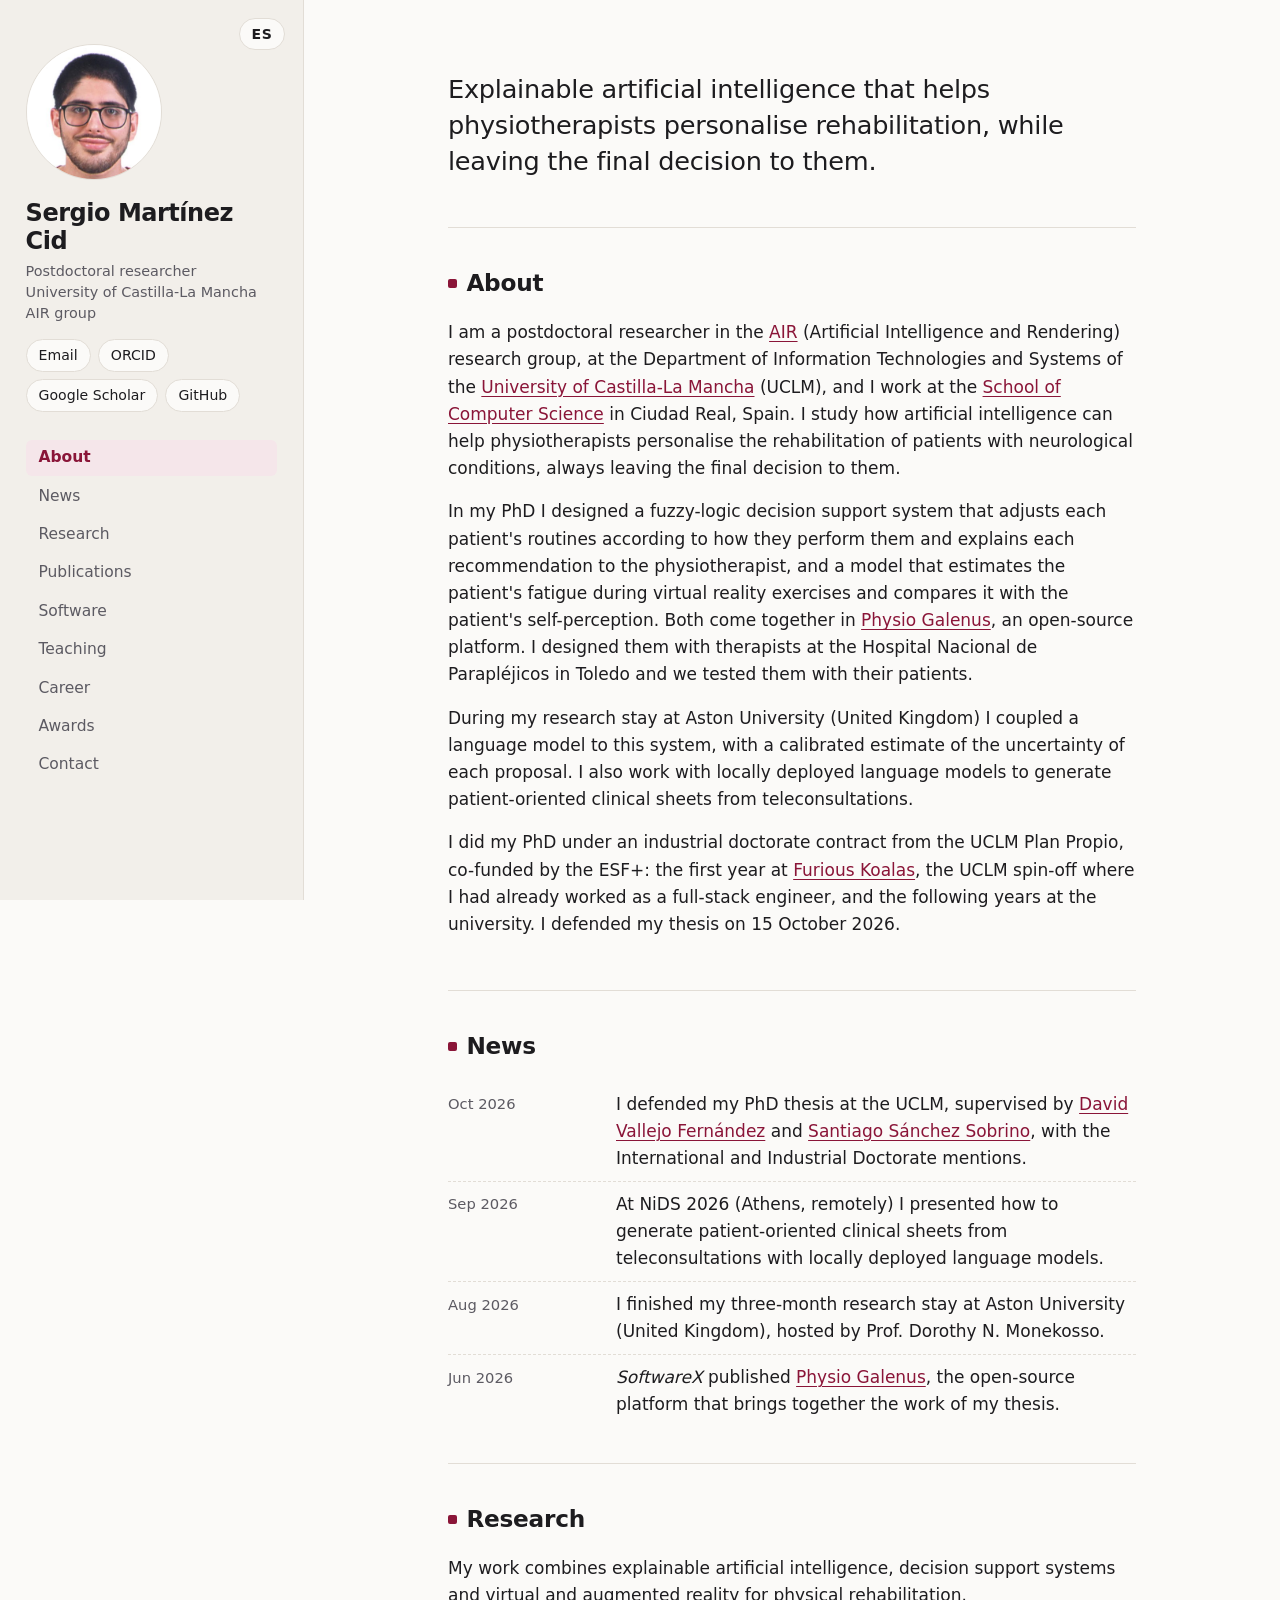
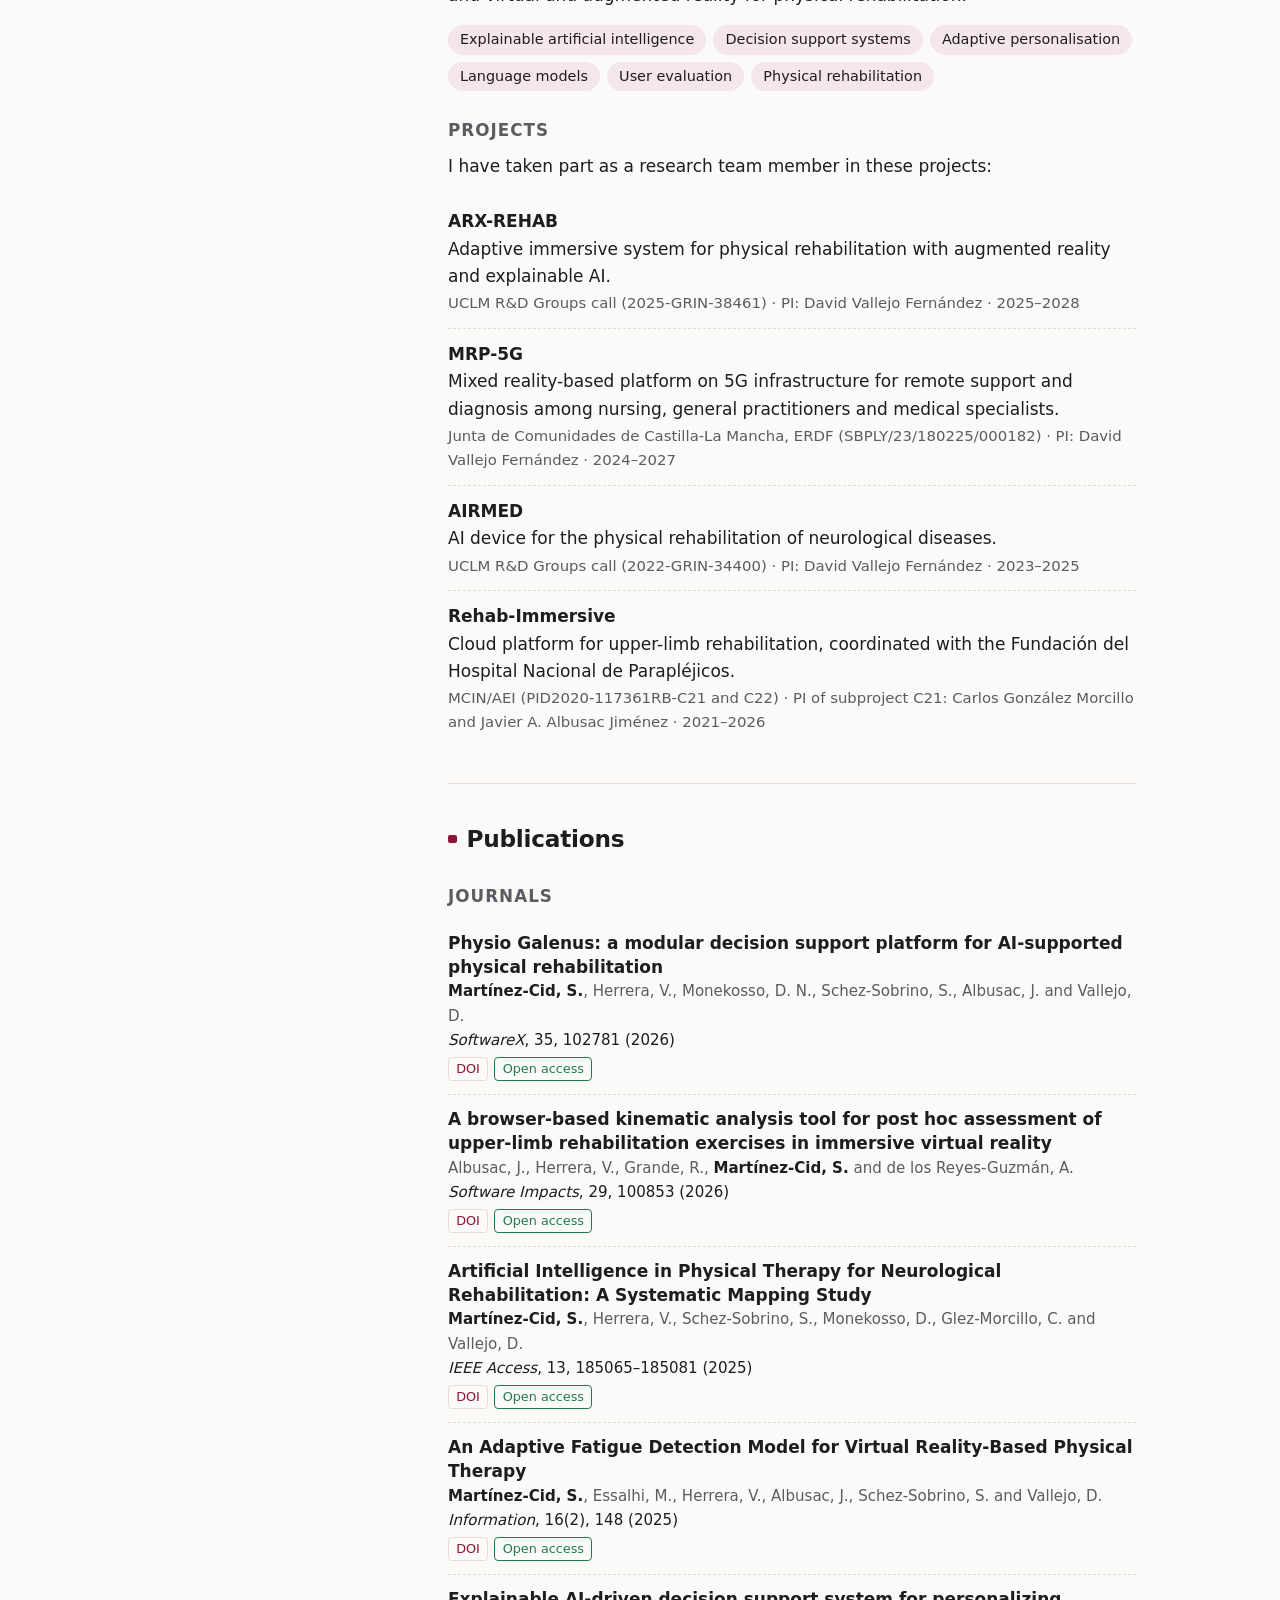
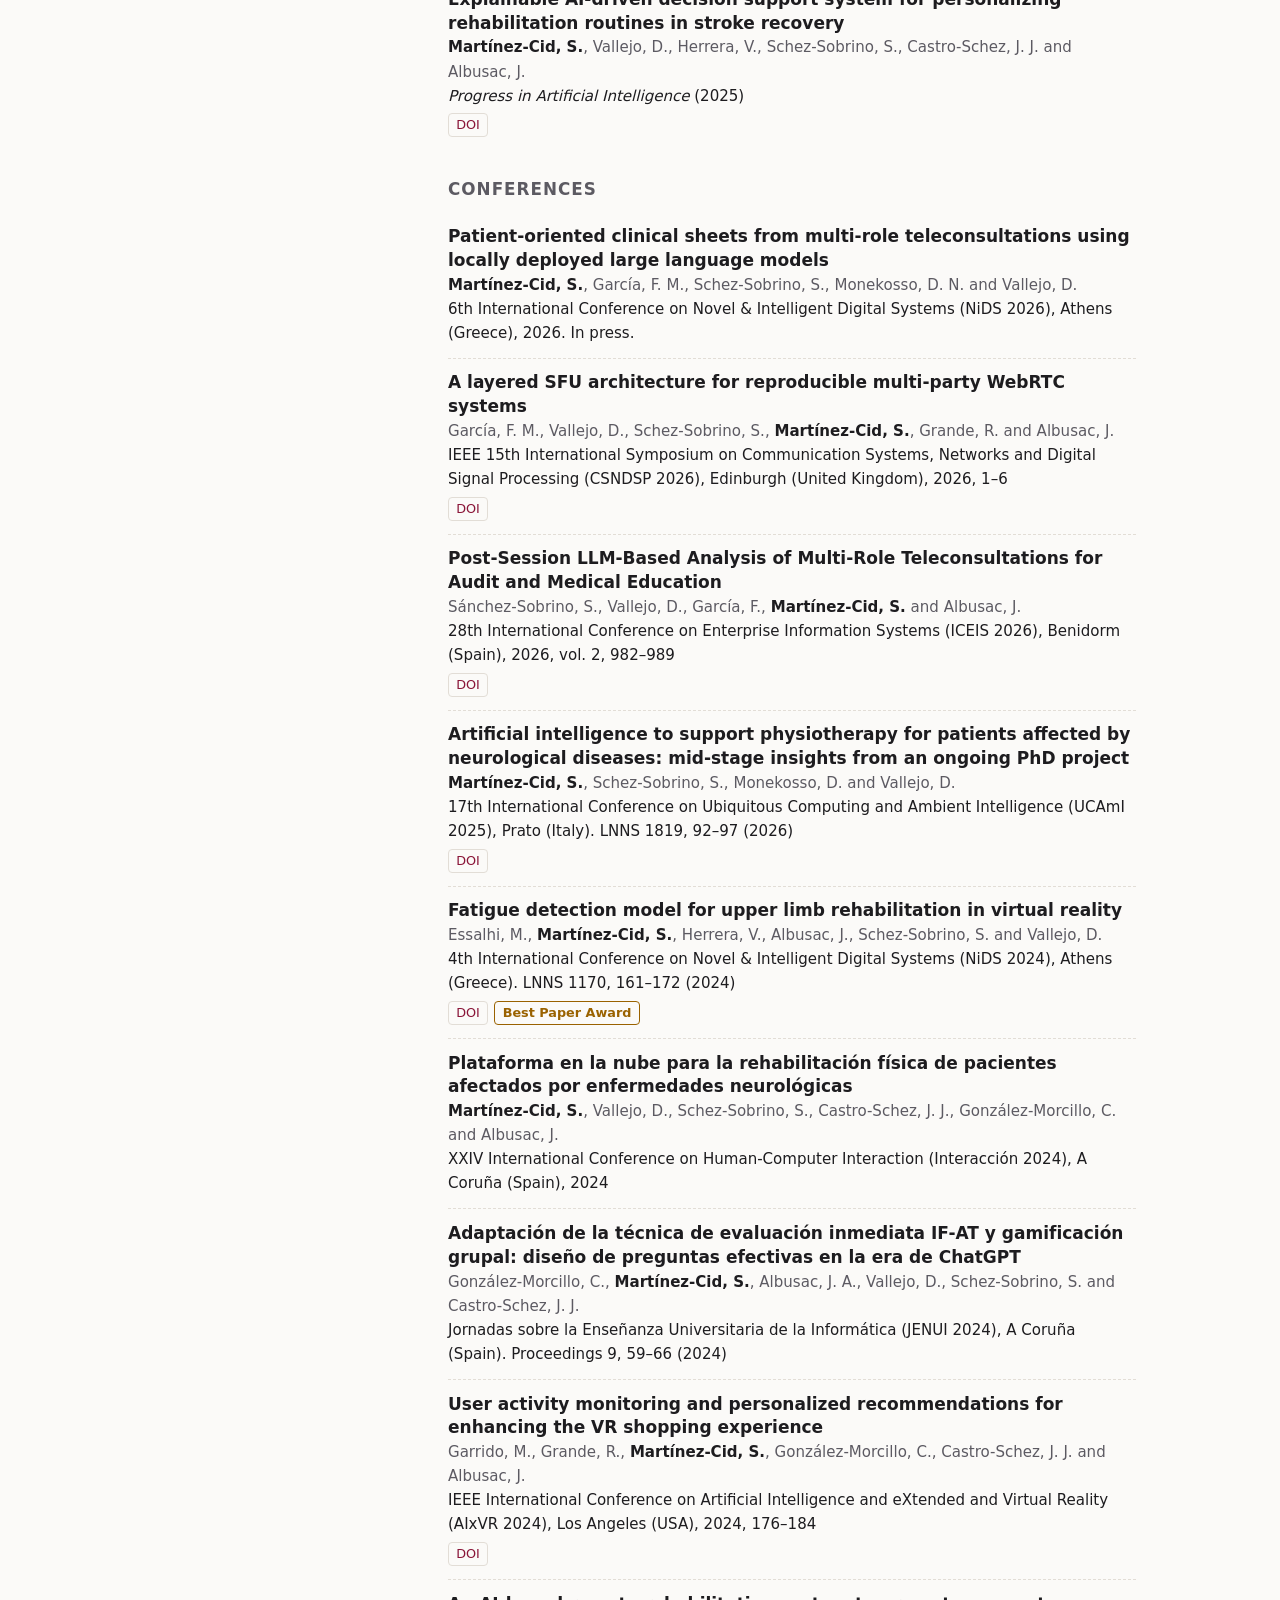
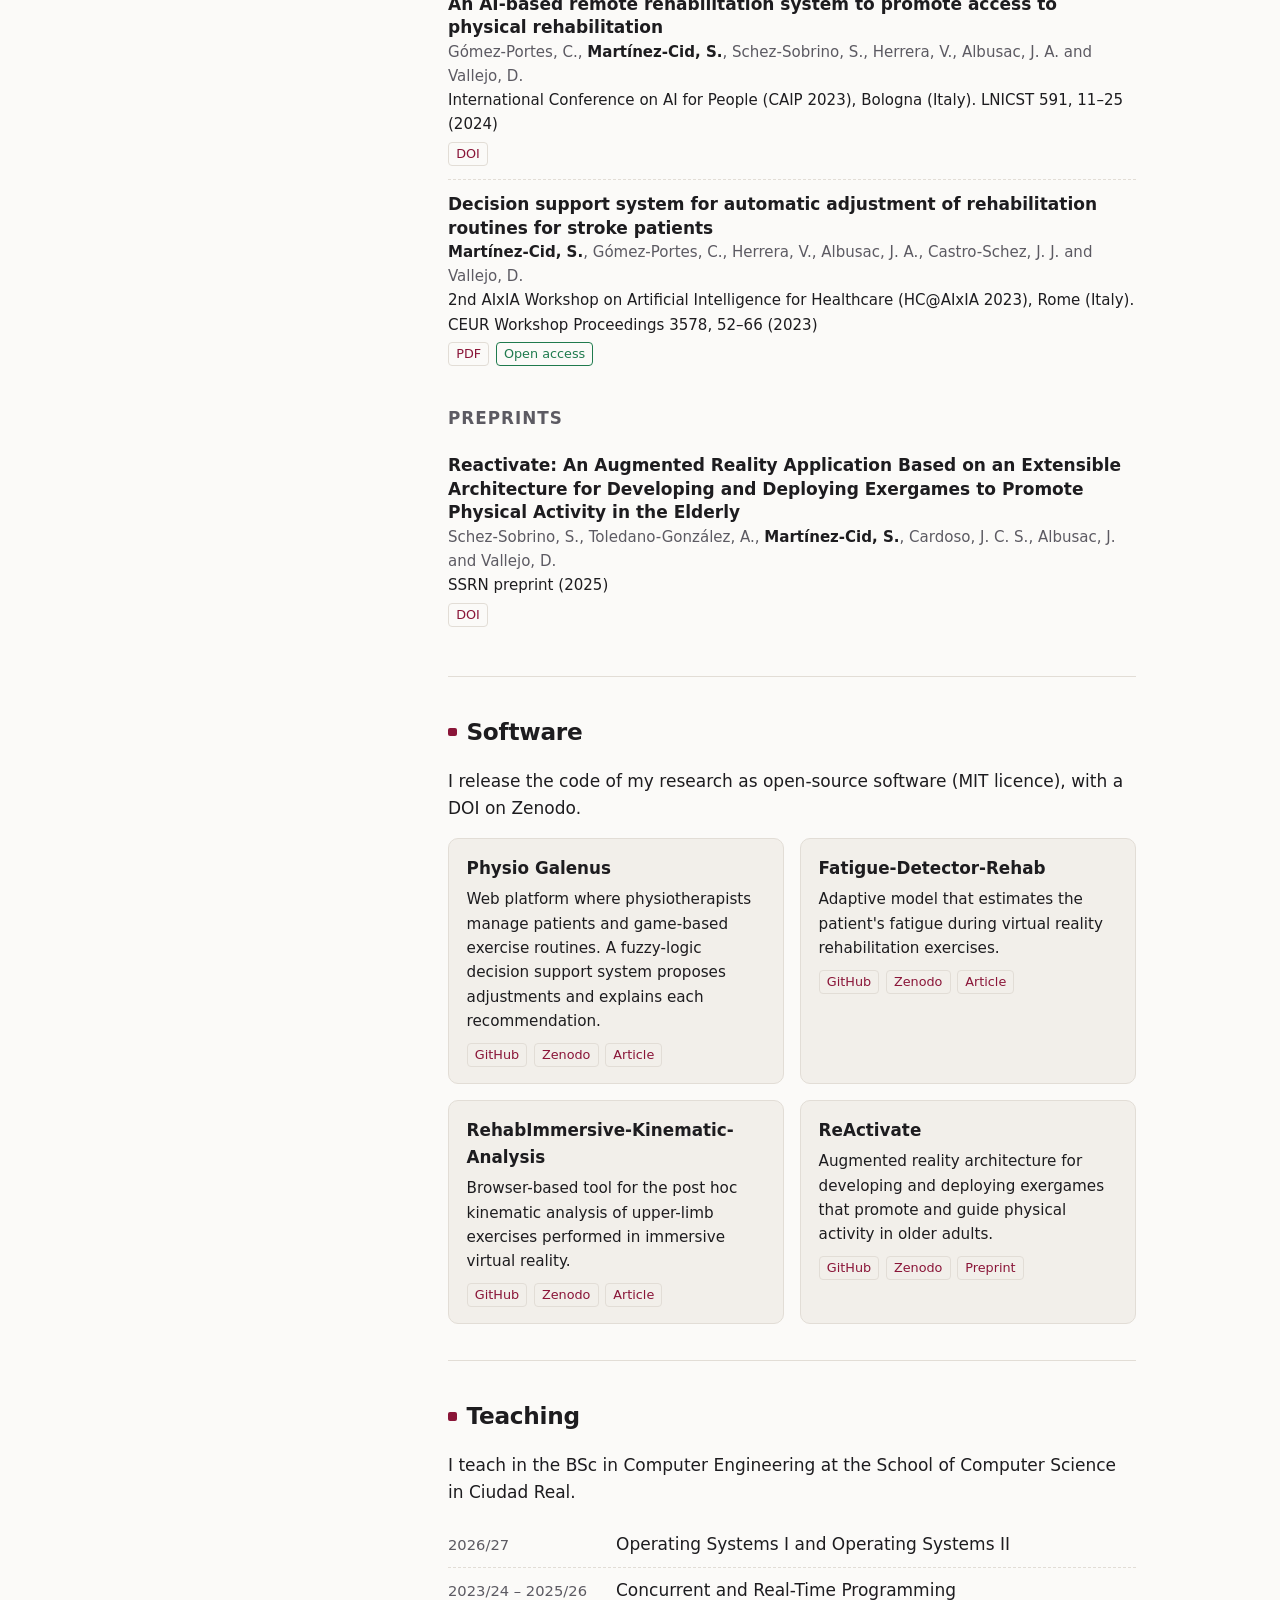
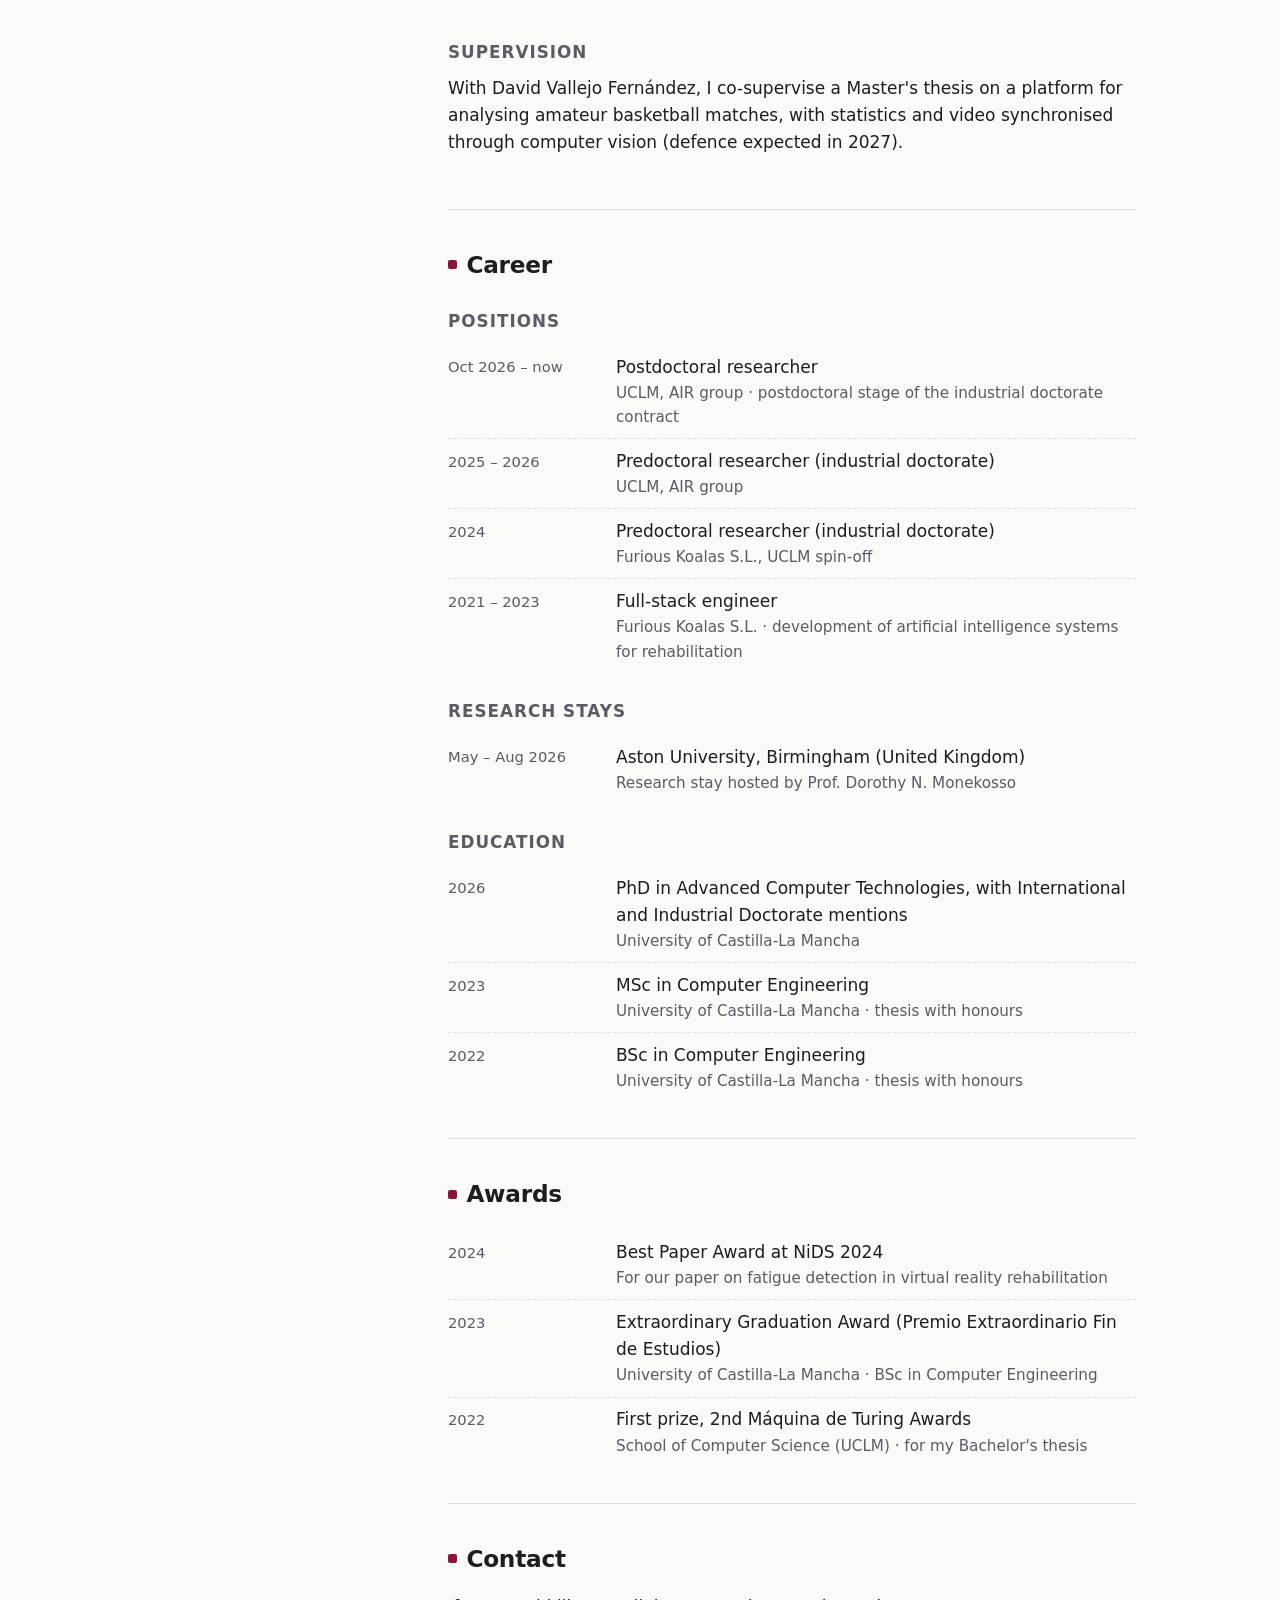
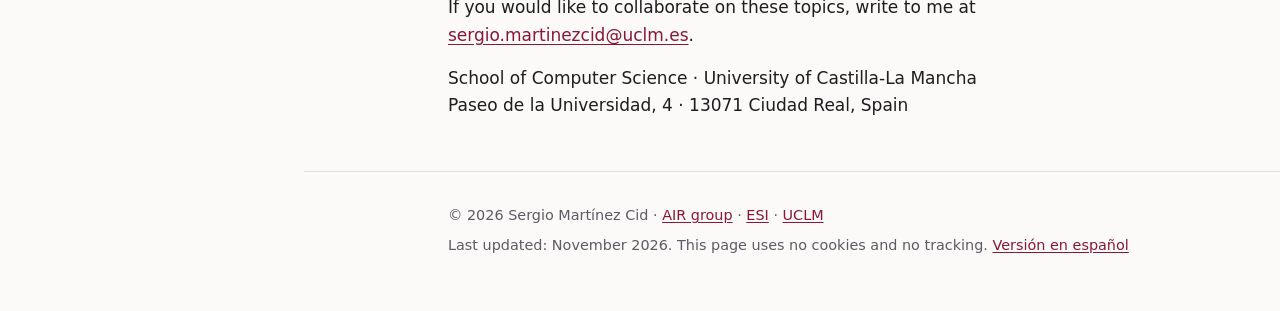
==== commit 69e24699: "Barra lateral con foto En escritorio, barra lateral fija con la foto, el nombre, el puesto, los enla" ====
--- a/en/index.html
+++ b/en/index.html
@@ -14,6 +14,10 @@
 <meta property="og:title" content="Sergio Martínez Cid">
 <meta property="og:description" content="Postdoctoral researcher at the University of Castilla-La Mancha (AIR group). Explainable artificial intelligence to support physical rehabilitation.">
 <meta property="og:url" content="https://www.esi.uclm.es/www/sergio.martinezcid/en/">
+<meta property="og:image" content="https://www.esi.uclm.es/www/sergio.martinezcid/img/sergio.jpg">
+<meta property="og:image:width" content="340">
+<meta property="og:image:height" content="340">
+<meta property="og:image:alt" content="Photo of Sergio Martínez Cid">
 <meta property="og:locale" content="en_GB">
 <meta property="og:locale:alternate" content="es_ES">
 <meta name="theme-color" content="#fbfaf8" media="(prefers-color-scheme: light)">
@@ -26,6 +30,7 @@
   "@type": "Person",
   "name": "Sergio Martínez Cid",
   "jobTitle": "Postdoctoral researcher",
+  "image": "https://www.esi.uclm.es/www/sergio.martinezcid/img/sergio.jpg",
   "url": "https://www.esi.uclm.es/www/sergio.martinezcid/en/",
   "email": "mailto:sergio.martinezcid@uclm.es",
   "affiliation": {"@type": "CollegeOrUniversity", "name": "University of Castilla-La Mancha", "url": "https://www.uclm.es"},
@@ -42,8 +47,22 @@
 <body>
 <a class="saltar" href="#contenido">Skip to content</a>
 
-<nav class="menu" aria-label="Sections">
-  <div class="contenedor">
+<header class="lateral">
+  <div class="identidad">
+    <img class="foto" src="../img/sergio.jpg" alt="Photo of Sergio Martínez Cid" width="340" height="340">
+    <div>
+      <h1>Sergio Martínez Cid</h1>
+      <p class="cargo">Postdoctoral researcher<br>University of Castilla-La Mancha<br>AIR group</p>
+    </div>
+    <ul class="enlaces">
+      <li><a href="mailto:sergio.martinezcid@uclm.es">Email</a></li>
+      <li><a href="https://orcid.org/0009-0009-8976-4974">ORCID</a></li>
+      <li><a href="https://scholar.google.es/citations?user=ztp9qcgAAAAJ&amp;hl=en">Google Scholar</a></li>
+      <li><a href="https://github.com/SergioMartinezCid">GitHub</a></li>
+      <li><a class="idioma" href="../" hreflang="es" lang="es" title="Versión en español">ES</a></li>
+    </ul>
+  </div>
+  <nav class="menu" aria-label="Sections">
     <ul>
       <li><a href="#about">About</a></li>
       <li><a href="#news">News</a></li>
@@ -55,26 +74,13 @@
       <li><a href="#awards">Awards</a></li>
       <li><a href="#contact">Contact</a></li>
     </ul>
-  </div>
-</nav>
-
-<main id="contenido" class="contenedor">
-
-<header class="cabecera">
-  <a class="idioma" href="../" hreflang="es" lang="es" title="Versión en español">ES</a>
-  <!-- Photo (when available): <img class="foto" src="../img/sergio.jpg" alt="Sergio Martínez Cid" width="288" height="288"> -->
-  <div>
-    <h1>Sergio Martínez Cid</h1>
-    <p class="cargo">Postdoctoral researcher · University of Castilla-La Mancha · AIR group</p>
-    <p class="lema">Explainable artificial intelligence that helps physiotherapists personalise rehabilitation, while leaving the final decision to them.</p>
-    <ul class="enlaces">
-      <li><a href="mailto:sergio.martinezcid@uclm.es">Email</a></li>
-      <li><a href="https://orcid.org/0009-0009-8976-4974">ORCID</a></li>
-      <li><a href="https://scholar.google.es/citations?user=ztp9qcgAAAAJ&amp;hl=en">Google Scholar</a></li>
-      <li><a href="https://github.com/SergioMartinezCid">GitHub</a></li>
-    </ul>
-  </div>
+  </nav>
 </header>
+
+<main id="contenido">
+<div class="contenedor">
+
+<p class="lema">Explainable artificial intelligence that helps physiotherapists personalise rehabilitation, while leaving the final decision to them.</p>
 
 <section id="about">
   <h2>About</h2>
@@ -302,6 +308,7 @@
   <p>School of Computer Science · University of Castilla-La Mancha<br>Paseo de la Universidad, 4 · 13071 Ciudad Real, Spain</p>
 </section>
 
+</div>
 </main>
 
 <footer class="pie">
@@ -310,5 +317,25 @@
     <p>Last updated: November 2026. This page uses no cookies and no tracking. <a href="../" hreflang="es" lang="es">Versión en español</a></p>
   </div>
 </footer>
+<script>
+/* Resalta en el menú la sección visible. Sin él, la página funciona igual. */
+(function () {
+  var enlaces = Array.prototype.slice.call(document.querySelectorAll('.menu a[href^="#"]'));
+  if (!('IntersectionObserver' in window) || !enlaces.length) return;
+  var porId = {};
+  enlaces.forEach(function (a) { porId[a.getAttribute('href').slice(1)] = a; });
+  var obs = new IntersectionObserver(function (entradas) {
+    entradas.forEach(function (e) {
+      if (!e.isIntersecting || !porId[e.target.id]) return;
+      enlaces.forEach(function (a) { a.removeAttribute('aria-current'); });
+      var a = porId[e.target.id];
+      a.setAttribute('aria-current', 'location');
+      var ul = a.closest('ul');
+      if (ul.scrollWidth > ul.clientWidth) ul.scrollLeft = a.offsetLeft - ul.clientWidth / 2 + a.offsetWidth / 2;
+    });
+  }, { rootMargin: '-25% 0px -65% 0px' });
+  document.querySelectorAll('main section[id]').forEach(function (s) { obs.observe(s); });
+})();
+</script>
 </body>
 </html>
--- a/css/estilo.css
+++ b/css/estilo.css
@@ -9,7 +9,8 @@
   --linea: #e2ddd6;
   --acento: #8a1538;        /* granate UCLM */
   --acento-suave: #f5e6ea;
-  --ancho: 52rem;
+  --ancho: 48rem;
+  --lateral: 19rem;
   --fuente: system-ui, -apple-system, "Segoe UI", Roboto, "Helvetica Neue", Arial, sans-serif;
   color-scheme: light;
 }
@@ -52,52 +53,87 @@
 }
 .saltar:focus { left: 1rem; }
 
-.contenedor { max-width: var(--ancho); margin: 0 auto; padding: 0 1rem; }
+/* ---------- Estructura ----------
+   Móvil: identidad arriba, menú horizontal fijo al hacer scroll y contenido debajo.
+   Escritorio (≥ 62rem): barra lateral fija a la izquierda con foto, enlaces y menú. */
 
-/* ---------- Menú ---------- */
+.lateral { display: contents; }
+
+.identidad {
+  display: grid; grid-template-columns: auto 1fr; gap: 0 1rem; align-items: center;
+  max-width: var(--ancho); margin: 0 auto; padding: 2rem 1rem 1.25rem;
+}
+.foto { width: 5.5rem; height: 5.5rem; border-radius: 50%; object-fit: cover; border: 1px solid var(--linea); background: #fff; }
+.identidad h1 { font-size: 1.6rem; line-height: 1.15; margin: 0; letter-spacing: -0.02em; }
+.cargo { margin: 0.35rem 0 0; color: var(--suave); font-size: 0.92rem; line-height: 1.45; }
+
+.enlaces { grid-column: 1 / -1; display: flex; flex-wrap: wrap; gap: 0.45rem; margin: 1rem 0 0; padding: 0; list-style: none; }
+.enlaces a {
+  display: inline-block; padding: 0.25rem 0.75rem; border-radius: 999px;
+  border: 1px solid var(--linea); background: var(--fondo-alt);
+  color: var(--texto); text-decoration: none; font-size: 0.88rem;
+}
+.enlaces a:hover { border-color: var(--acento); color: var(--acento); }
+.enlaces .idioma { font-weight: 650; letter-spacing: 0.04em; }
+
 .menu {
   position: sticky; top: 0; z-index: 5;
   background: color-mix(in srgb, var(--fondo) 92%, transparent);
   backdrop-filter: blur(6px);
-  border-bottom: 1px solid var(--linea);
+  border-top: 1px solid var(--linea); border-bottom: 1px solid var(--linea);
 }
-.menu .contenedor { display: flex; align-items: center; }
 .menu ul {
-  display: flex; gap: 0.95rem; list-style: none; margin: 0; padding: 0.75rem 0;
-  overflow-x: auto; scrollbar-width: none; flex: 1;
+  display: flex; gap: 0.95rem; list-style: none;
+  max-width: var(--ancho); margin: 0 auto; padding: 0.75rem 2rem 0.75rem 1rem;
+  overflow-x: auto; scrollbar-width: none;
+  /* el degradado indica que hay más enlaces a la derecha */
+  -webkit-mask-image: linear-gradient(to right, #000 85%, transparent);
+  mask-image: linear-gradient(to right, #000 85%, transparent);
 }
 .menu ul::-webkit-scrollbar { display: none; }
-.menu a { color: var(--suave); text-decoration: none; font-size: 0.88rem; white-space: nowrap; }
-/* En pantallas anchas, si no cabe, el menú baja a una segunda línea en vez de ocultar enlaces */
-@media (min-width: 48rem) { .menu ul { flex-wrap: wrap; row-gap: 0.25rem; overflow: visible; } }
-/* En el móvil el menú se desplaza en horizontal; el degradado indica que hay más */
-@media (max-width: 47.99rem) { .menu ul { -webkit-mask-image: linear-gradient(to right, #000 85%, transparent); mask-image: linear-gradient(to right, #000 85%, transparent); padding-right: 2rem; } }
-.menu a:hover { color: var(--texto); }
-.idioma {
-  font-size: 0.8rem; font-weight: 600; letter-spacing: 0.04em;
-  border: 1px solid var(--linea); border-radius: 999px; padding: 0.15rem 0.6rem;
-  color: var(--texto); text-decoration: none; white-space: nowrap;
+.menu a { color: var(--suave); text-decoration: none; font-size: 0.9rem; white-space: nowrap; }
+.menu a:hover, .menu a[aria-current] { color: var(--acento); }
+
+.contenedor { max-width: var(--ancho); margin: 0 auto; padding: 0 1rem; }
+
+.lema {
+  margin: 0; padding: 1.75rem 0 2.25rem; max-width: 40rem;
+  font-size: clamp(1.25rem, 2.6vw, 1.6rem); line-height: 1.4; letter-spacing: -0.01em;
 }
 
-/* ---------- Cabecera ---------- */
-.cabecera { position: relative; padding: 3.5rem 0 2.5rem; display: grid; gap: 1.75rem; grid-template-columns: 1fr; align-items: center; }
-.cabecera:has(.foto) { grid-template-columns: auto 1fr; }
-.cabecera .idioma { position: absolute; top: 1.25rem; right: 0; }
-.foto { width: 9rem; height: 9rem; border-radius: 50%; object-fit: cover; border: 1px solid var(--linea); }
-.cabecera h1 { font-size: clamp(2rem, 6vw, 2.75rem); line-height: 1.15; margin: 0; letter-spacing: -0.02em; }
-.cargo { margin: 0.4rem 0 0; color: var(--suave); }
-.lema { margin: 1rem 0 0; font-size: 1.15rem; max-width: 38rem; }
-.enlaces { display: flex; flex-wrap: wrap; gap: 0.5rem; margin: 1.4rem 0 0; padding: 0; list-style: none; }
-.enlaces a {
-  display: inline-block; padding: 0.3rem 0.85rem; border-radius: 999px;
-  border: 1px solid var(--linea); background: var(--fondo-alt);
-  color: var(--texto); text-decoration: none; font-size: 0.92rem;
+@media (min-width: 62rem) {
+  html { scroll-padding-top: 1.5rem; }
+  .lateral {
+    display: flex; flex-direction: column;
+    position: fixed; top: 0; bottom: 0; left: 0; width: var(--lateral);
+    overflow-y: auto; background: var(--fondo-alt); border-right: 1px solid var(--linea);
+    padding: 2.75rem 1.6rem 2rem;
+  }
+  .identidad { display: block; max-width: none; margin: 0; padding: 0; }
+  .foto { display: block; width: 8.5rem; height: 8.5rem; margin-bottom: 1.25rem; }
+  .identidad h1 { font-size: 1.5rem; }
+  .cargo { font-size: 0.9rem; }
+  /* el botón de idioma, arriba a la derecha de la barra */
+  .enlaces .idioma { position: absolute; top: 1.1rem; right: 1.1rem; }
+  .enlaces a { background: var(--fondo); }
+  .menu { position: static; background: none; backdrop-filter: none; border: 0; margin-top: 1.75rem; }
+  .menu ul {
+    flex-direction: column; gap: 0.15rem; max-width: none; margin: 0; padding: 0;
+    overflow: visible; -webkit-mask-image: none; mask-image: none;
+  }
+  .menu a { display: block; padding: 0.35rem 0.8rem; border-radius: 6px; font-size: 0.97rem; }
+  .menu a:hover { background: var(--fondo); }
+  .menu a[aria-current] { background: var(--acento-suave); font-weight: 600; }
+  main, .pie { margin-left: var(--lateral); }
+  main .contenedor, .pie .contenedor { padding: 0 2.5rem; }
+  .lema { padding: 4.5rem 0 3rem; }
 }
-.enlaces a:hover { border-color: var(--acento); color: var(--acento); }
-
-@media (max-width: 34rem) {
-  .cabecera:has(.foto) { grid-template-columns: 1fr; }
-  .foto { width: 7rem; height: 7rem; }
+/* Pantallas anchas pero bajas: barra más compacta para que quepa el menú */
+@media (min-width: 62rem) and (max-height: 50rem) {
+  .lateral { padding-top: 1.75rem; }
+  .foto { width: 6rem; height: 6rem; margin-bottom: 0.9rem; }
+  .menu { margin-top: 1.1rem; }
+  .menu a { padding: 0.25rem 0.8rem; }
 }
 
 /* ---------- Secciones ---------- */
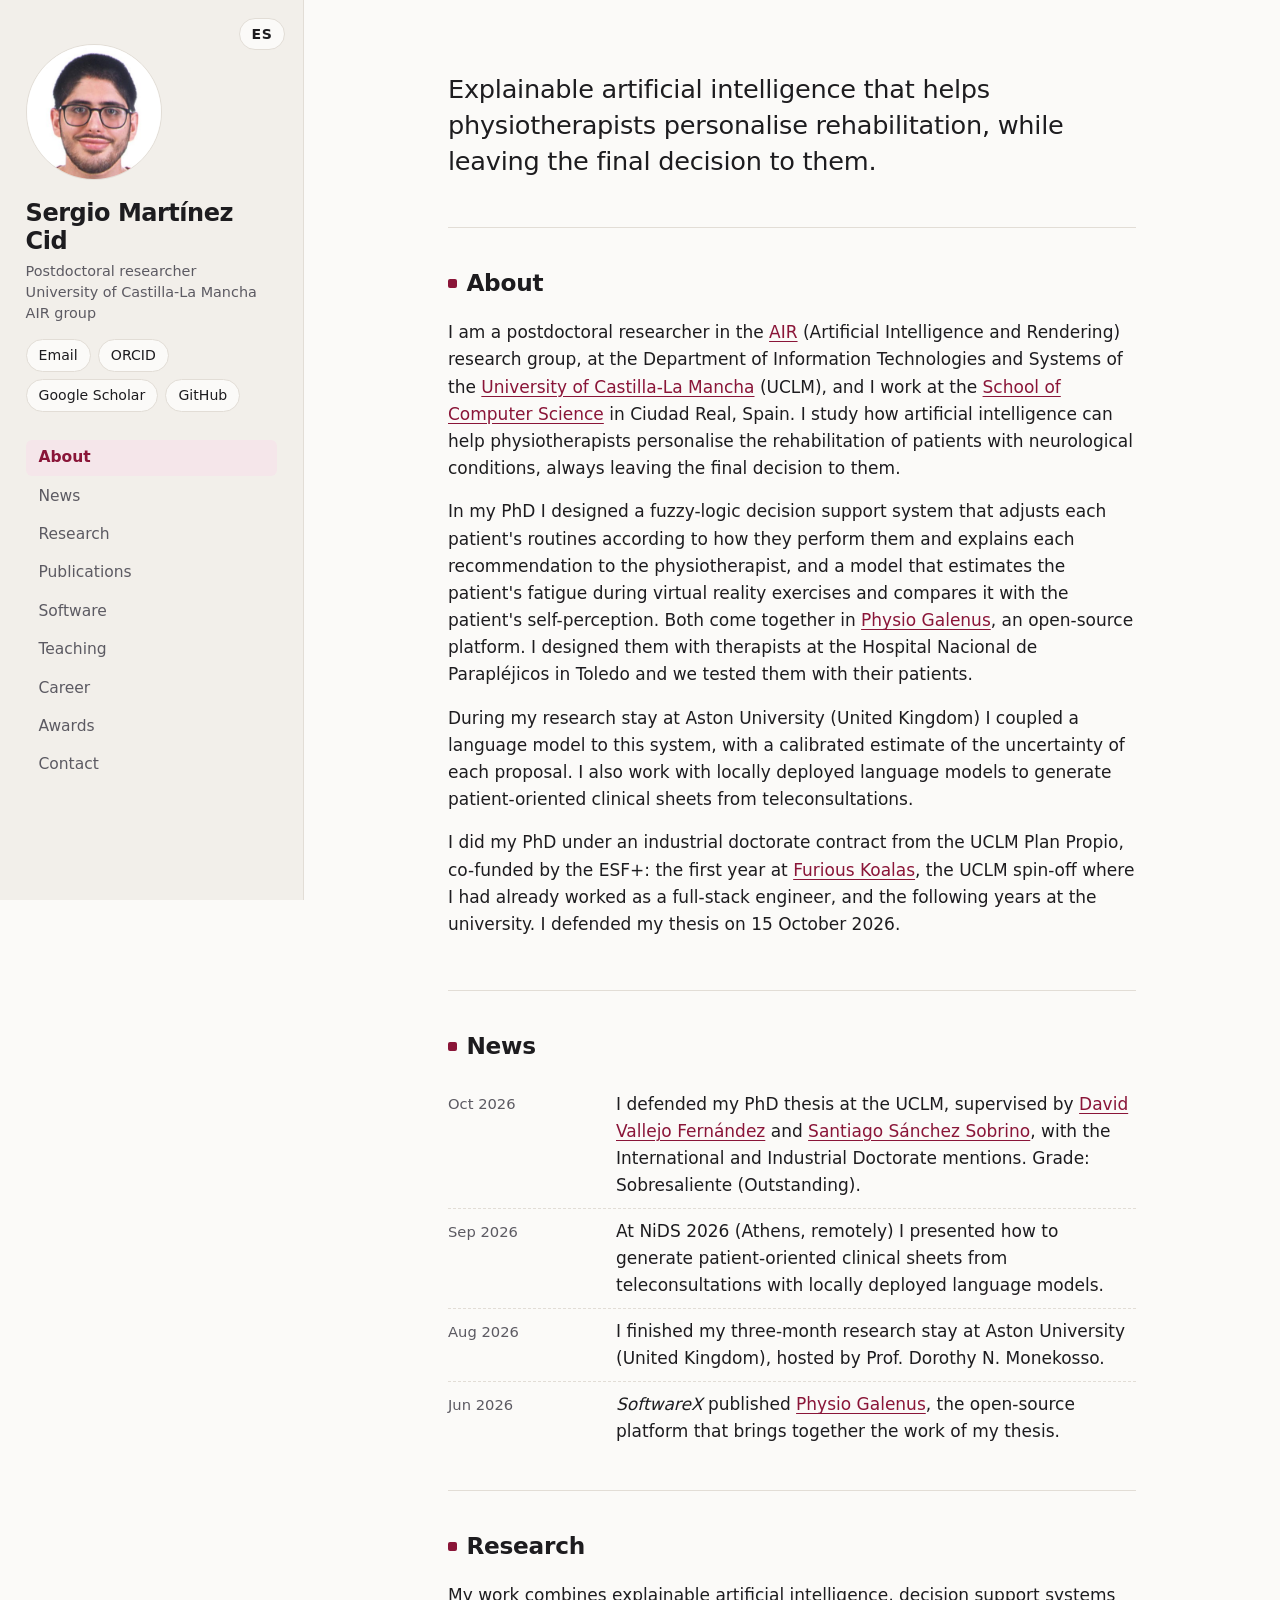
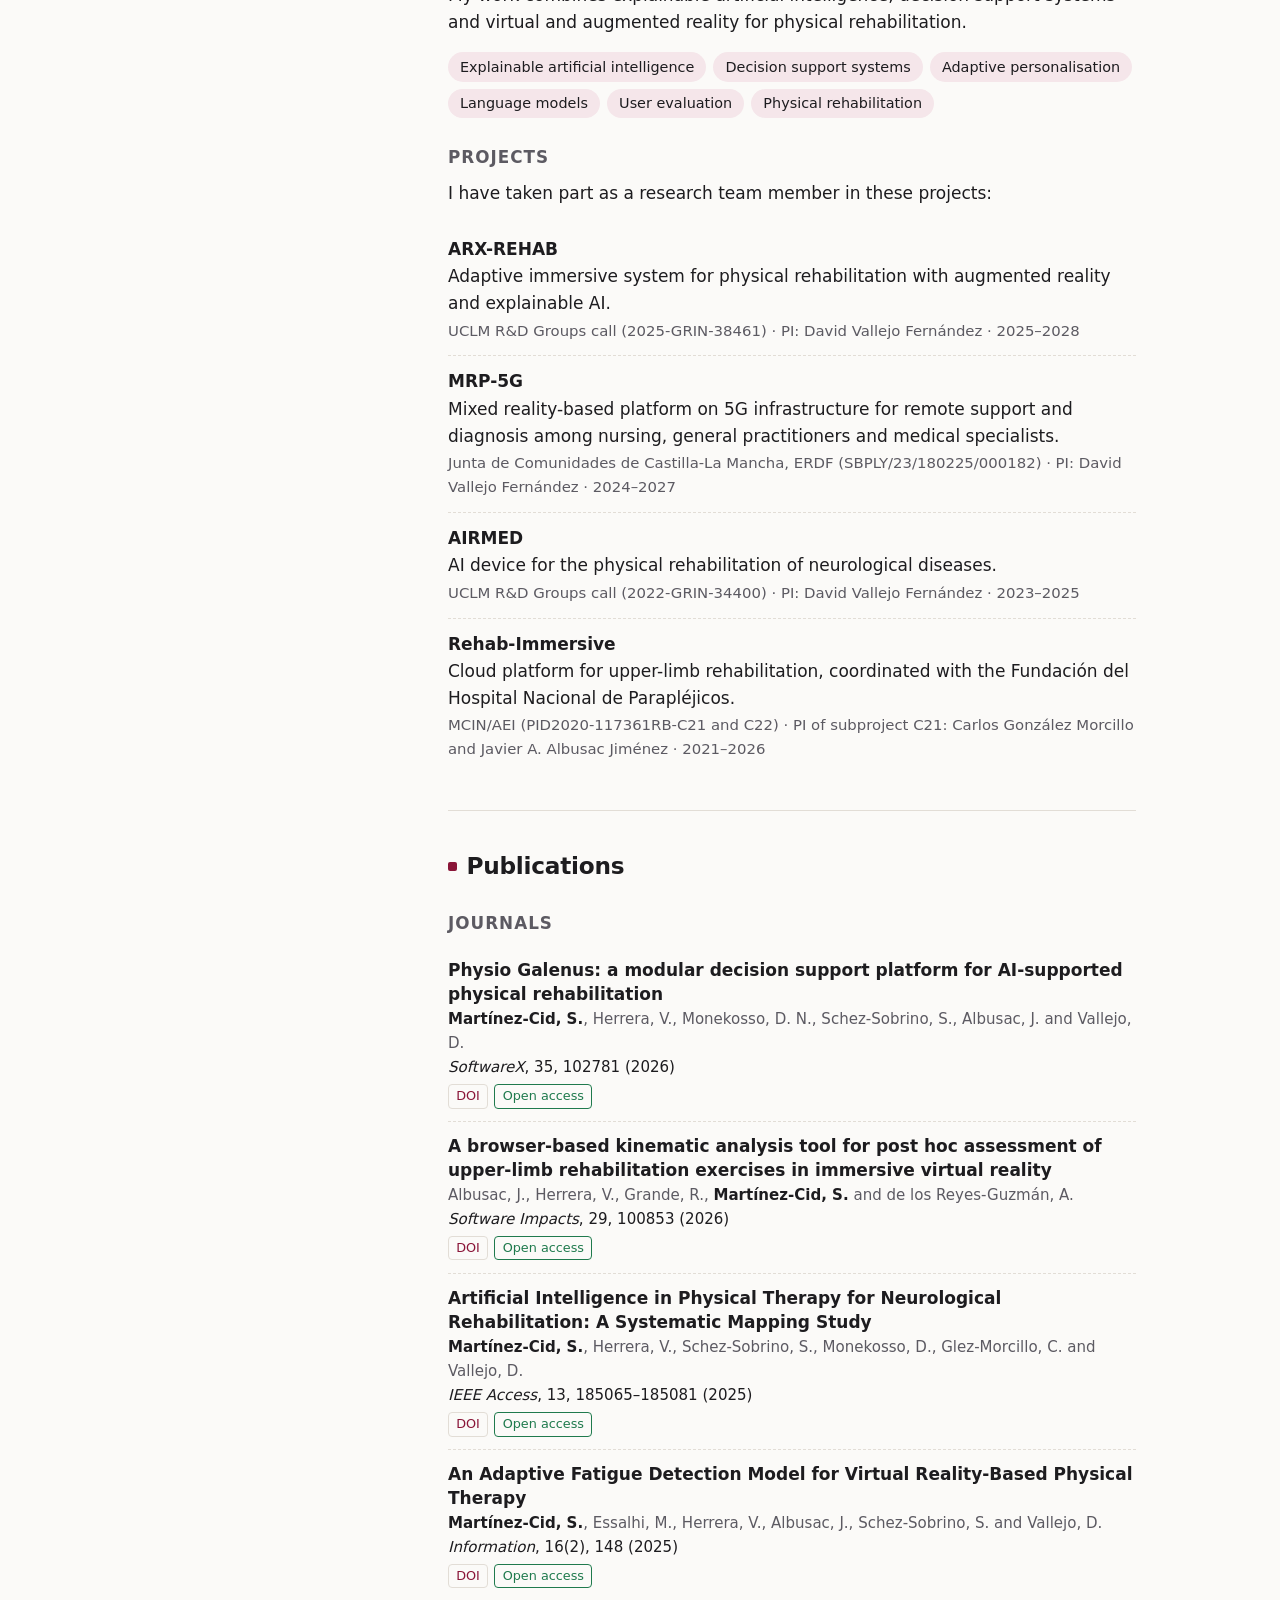
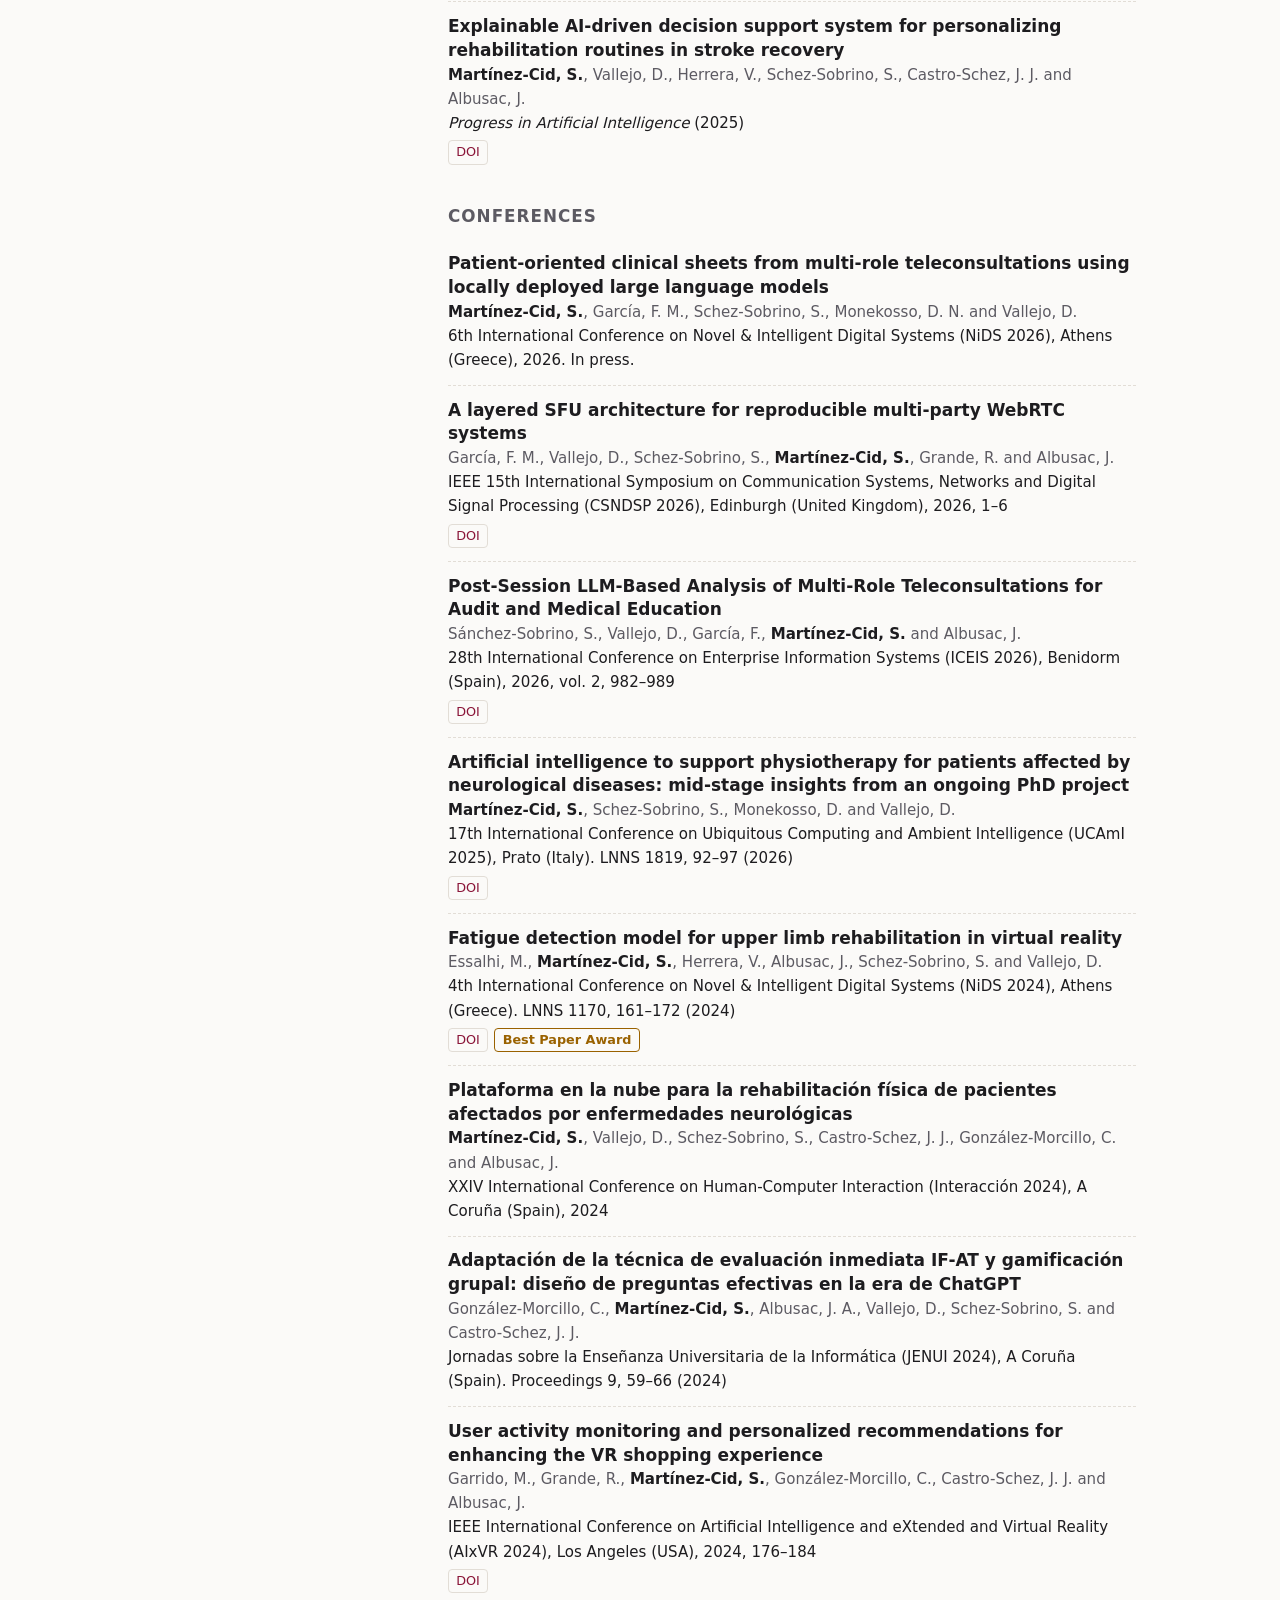
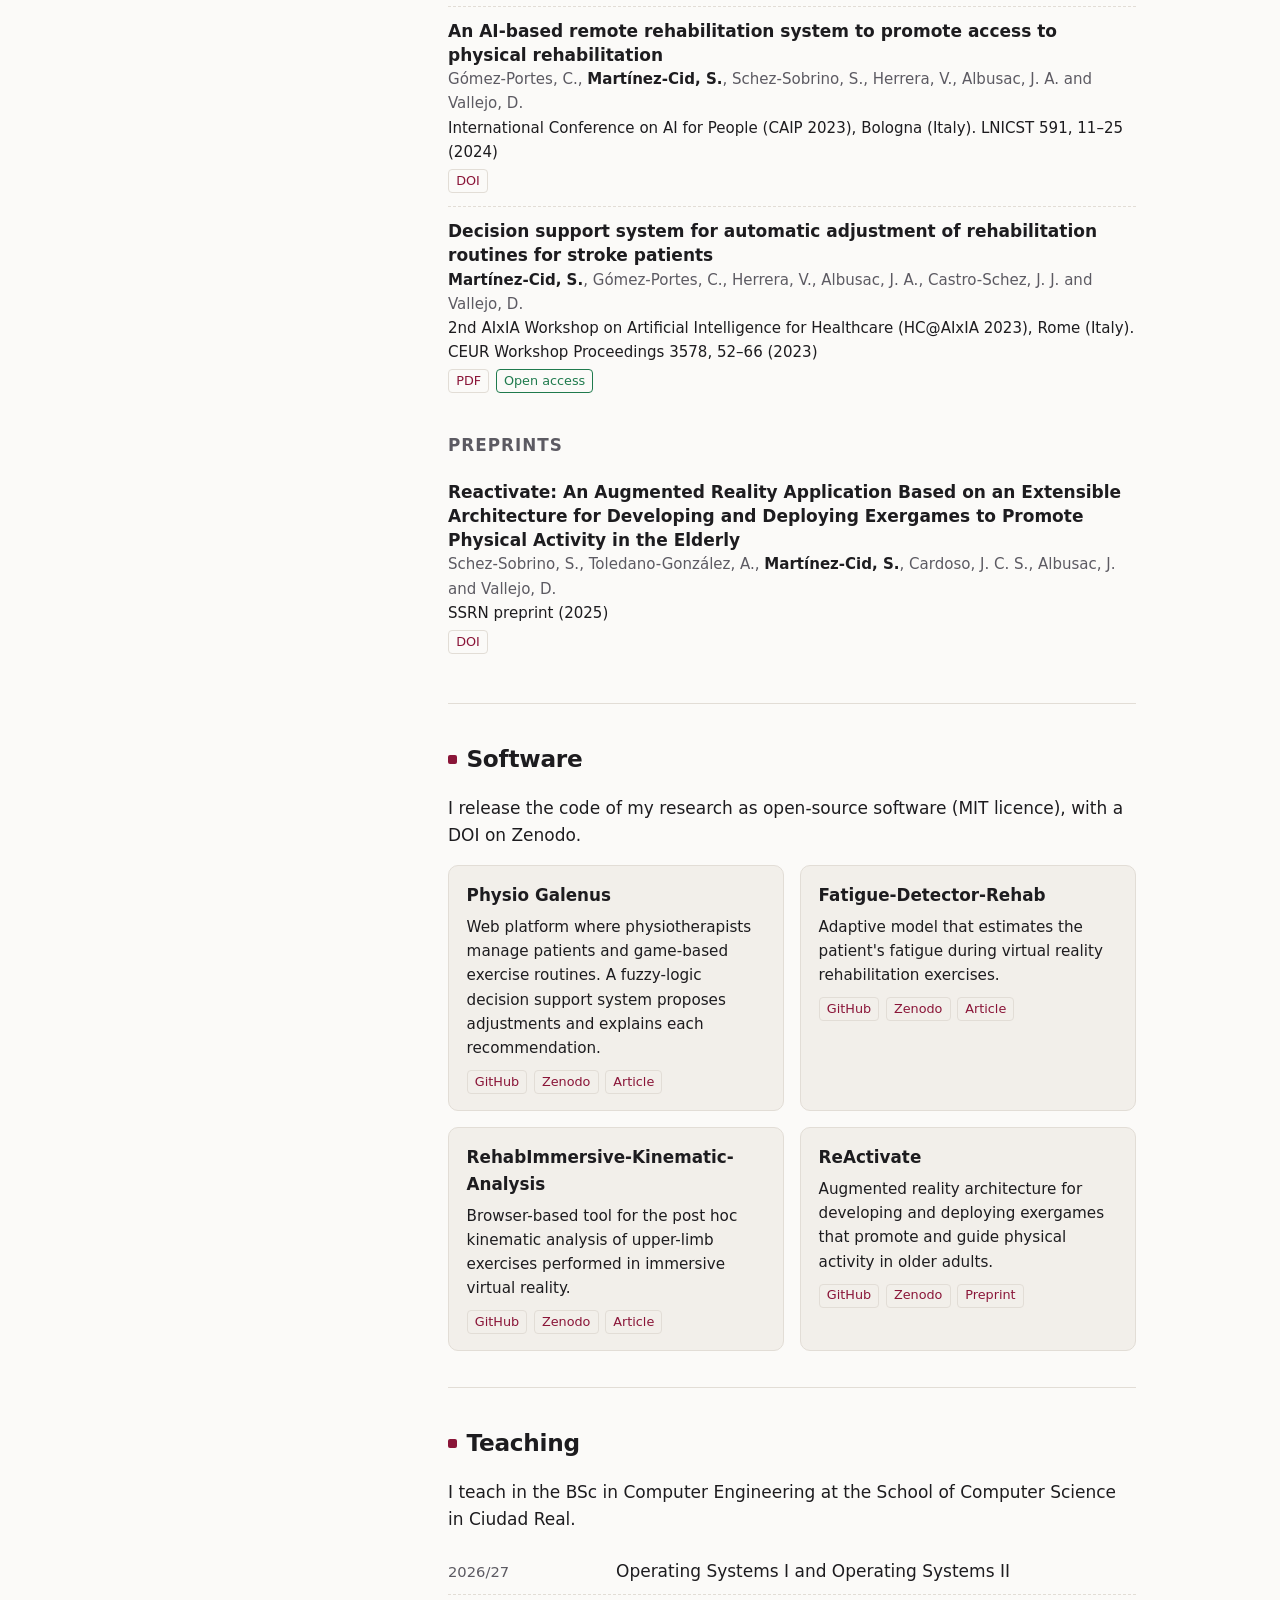
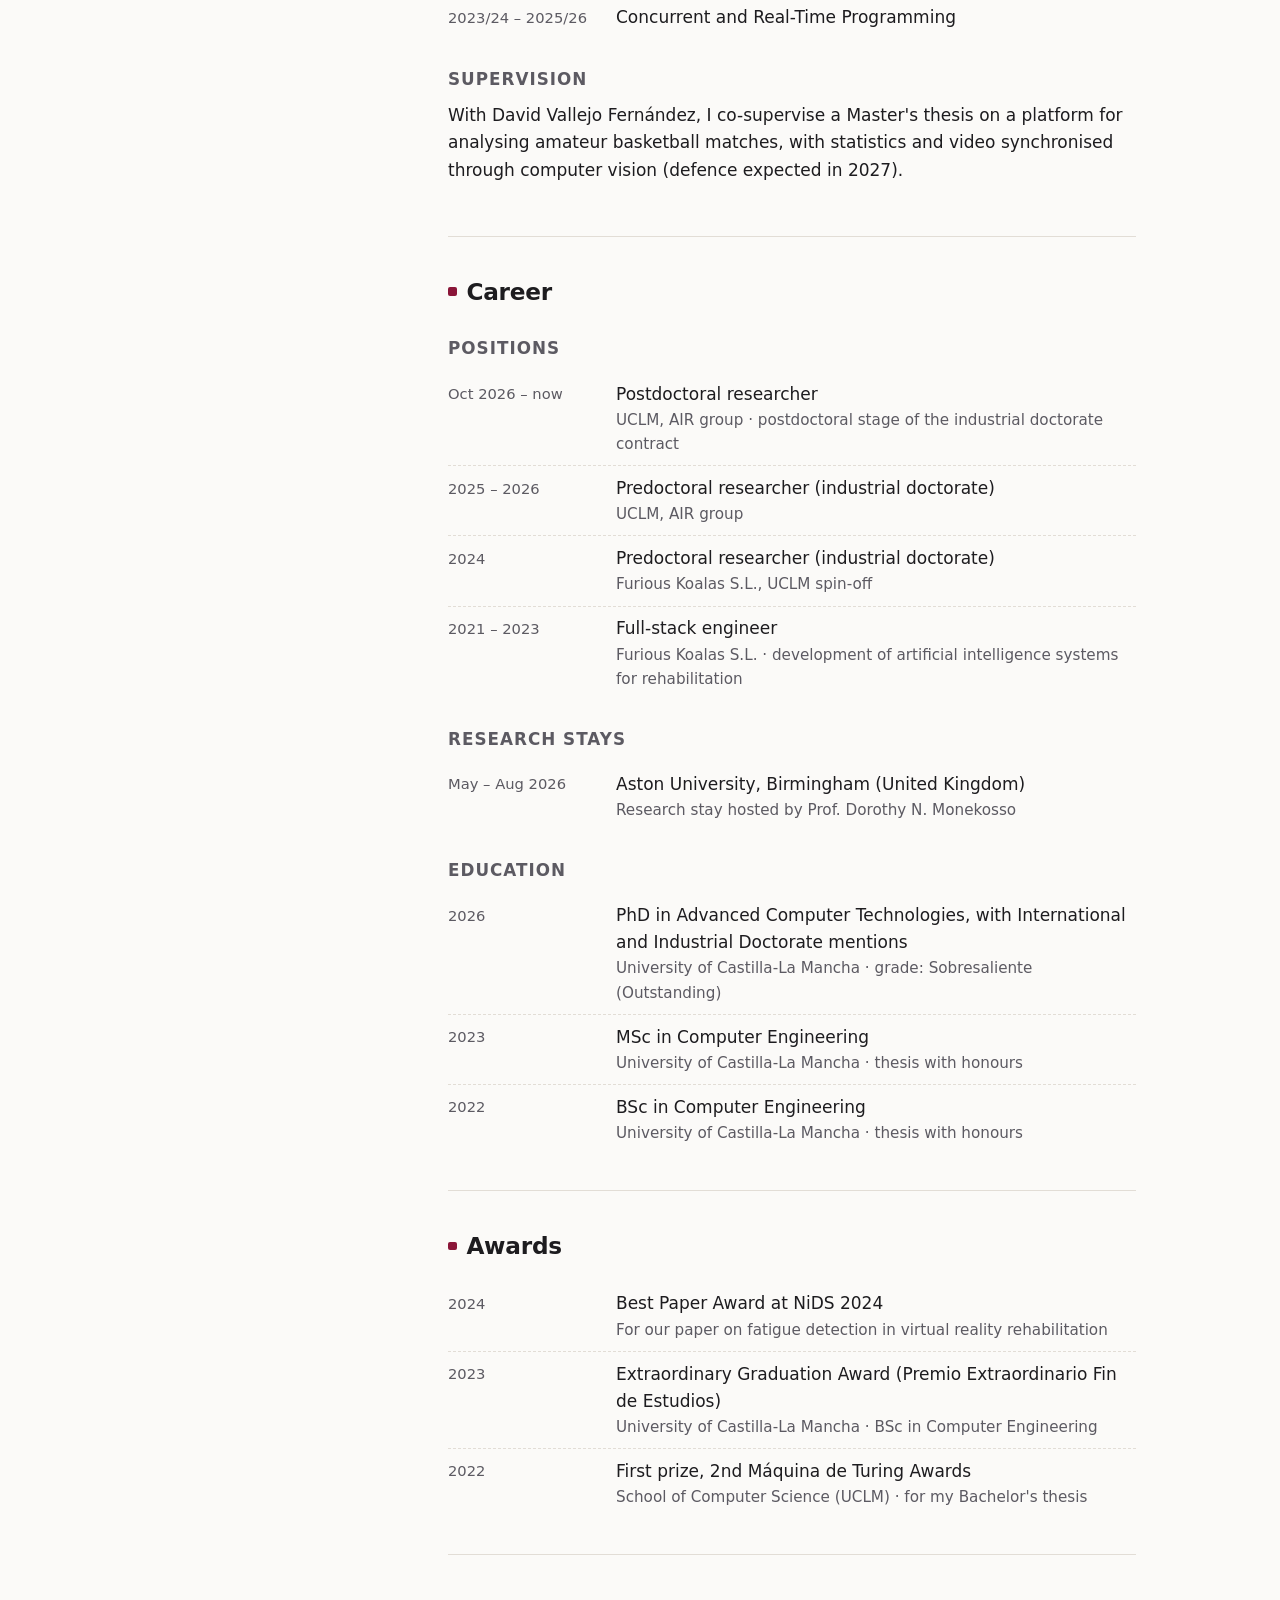
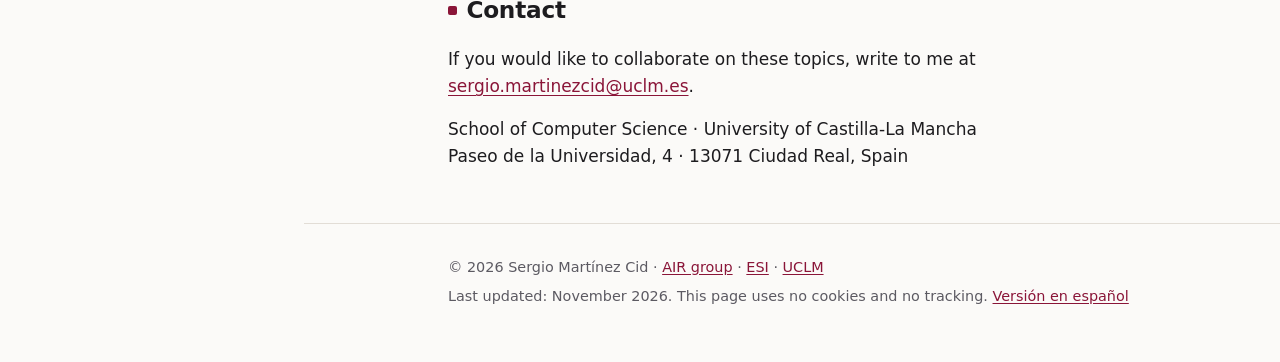
==== commit 8eefc4ce: "Añade la nota de la tesis Calificación de sobresaliente en Novedades y en Formación (ES y EN)." ====
--- a/en/index.html
+++ b/en/index.html
@@ -93,7 +93,7 @@
 <section id="news">
   <h2>News</h2>
   <ul class="fechas">
-    <li><time datetime="2026-10">Oct 2026</time><div>I defended my PhD thesis at the UCLM, supervised by <a href="https://www.esi.uclm.es/www/David.Vallejo/">David Vallejo Fernández</a> and <a href="https://www.esi.uclm.es/www/santiago.sanchez/">Santiago Sánchez Sobrino</a>, with the International and Industrial Doctorate mentions.</div></li>
+    <li><time datetime="2026-10">Oct 2026</time><div>I defended my PhD thesis at the UCLM, supervised by <a href="https://www.esi.uclm.es/www/David.Vallejo/">David Vallejo Fernández</a> and <a href="https://www.esi.uclm.es/www/santiago.sanchez/">Santiago Sánchez Sobrino</a>, with the International and Industrial Doctorate mentions. Grade: Sobresaliente (Outstanding).</div></li>
     <li><time datetime="2026-09">Sep 2026</time><div>At NiDS 2026 (Athens, remotely) I presented how to generate patient-oriented clinical sheets from teleconsultations with locally deployed language models.</div></li>
     <li><time datetime="2026-08">Aug 2026</time><div>I finished my three-month research stay at Aston University (United Kingdom), hosted by Prof. Dorothy N. Monekosso.</div></li>
     <li><time datetime="2026-06">Jun 2026</time><div><em>SoftwareX</em> published <a href="https://doi.org/10.1016/j.softx.2026.102781">Physio Galenus</a>, the open-source platform that brings together the work of my thesis.</div></li>
@@ -287,7 +287,7 @@
   </ul>
   <h3>Education</h3>
   <ul class="fechas">
-    <li><span class="periodo">2026</span><div>PhD in Advanced Computer Technologies, with International and Industrial Doctorate mentions<span class="lugar">University of Castilla-La Mancha</span></div></li>
+    <li><span class="periodo">2026</span><div>PhD in Advanced Computer Technologies, with International and Industrial Doctorate mentions<span class="lugar">University of Castilla-La Mancha · grade: Sobresaliente (Outstanding)</span></div></li>
     <li><span class="periodo">2023</span><div>MSc in Computer Engineering<span class="lugar">University of Castilla-La Mancha · thesis with honours</span></div></li>
     <li><span class="periodo">2022</span><div>BSc in Computer Engineering<span class="lugar">University of Castilla-La Mancha · thesis with honours</span></div></li>
   </ul>
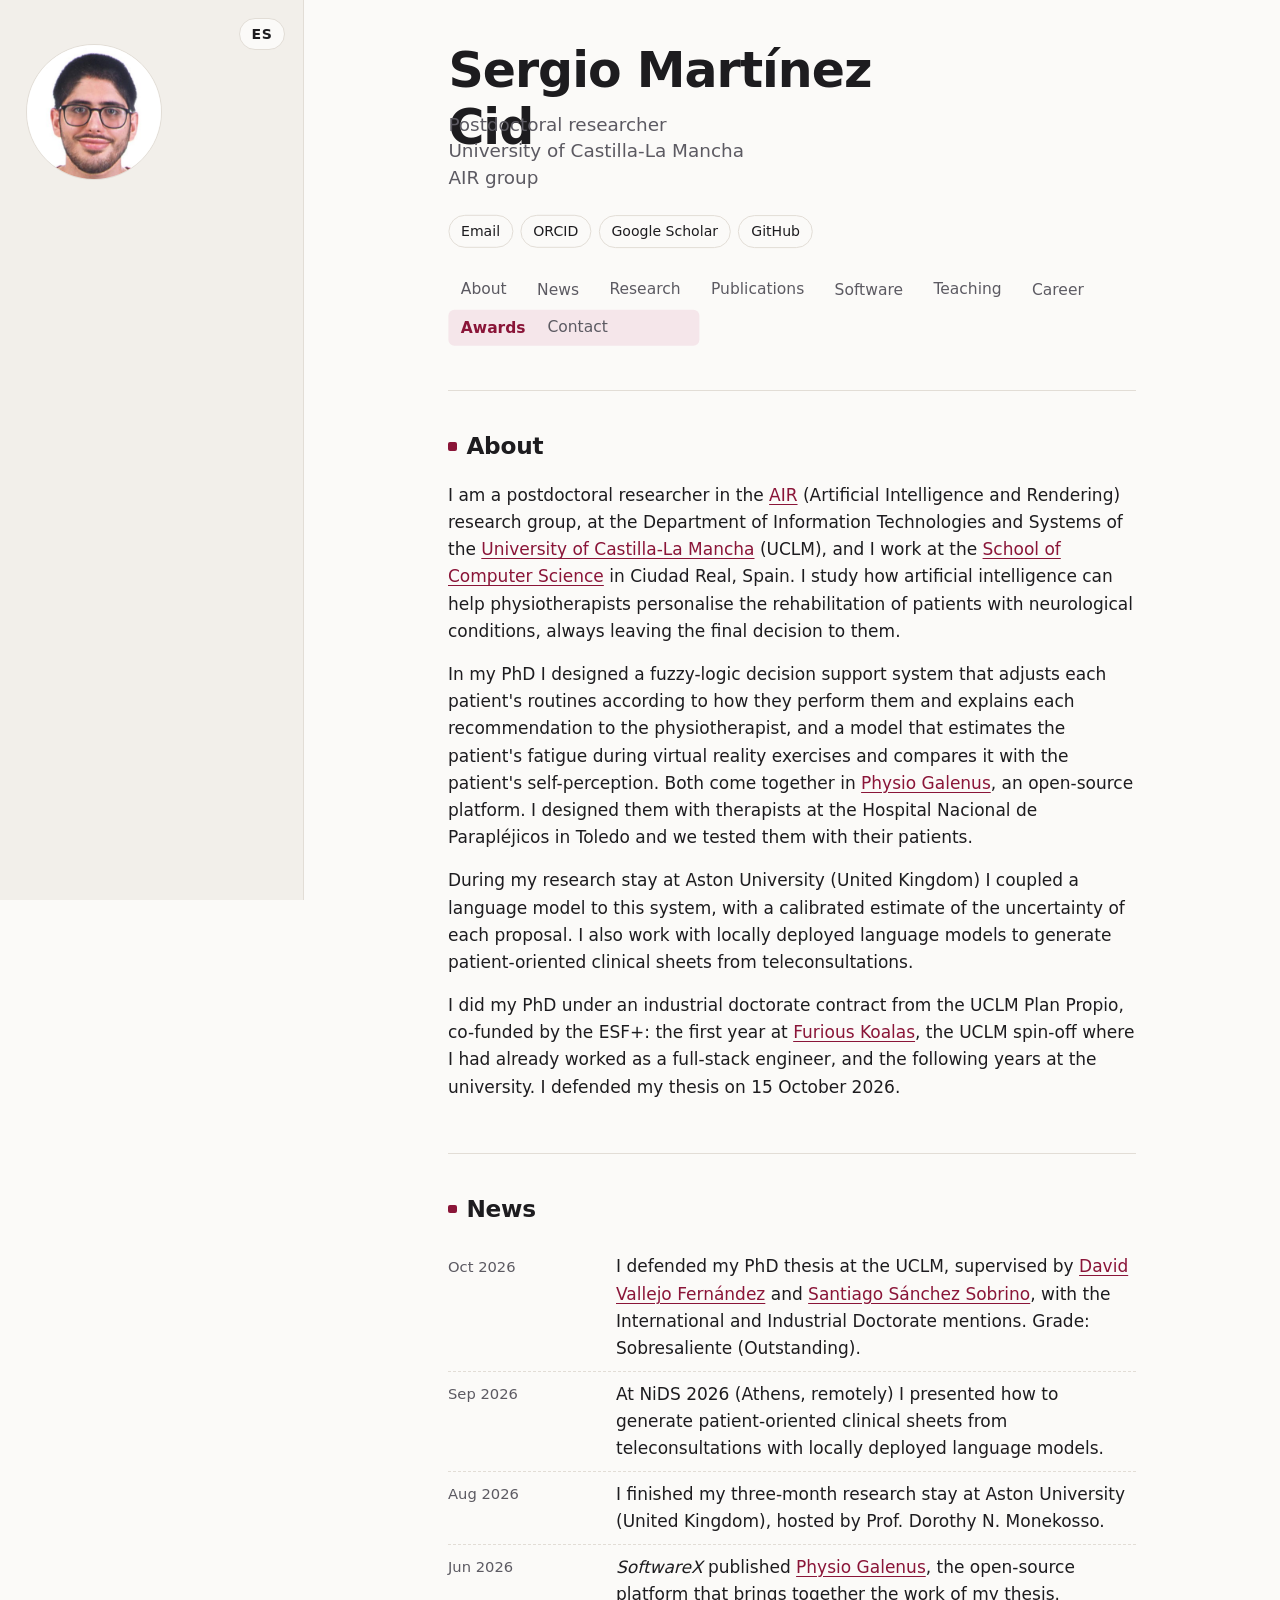
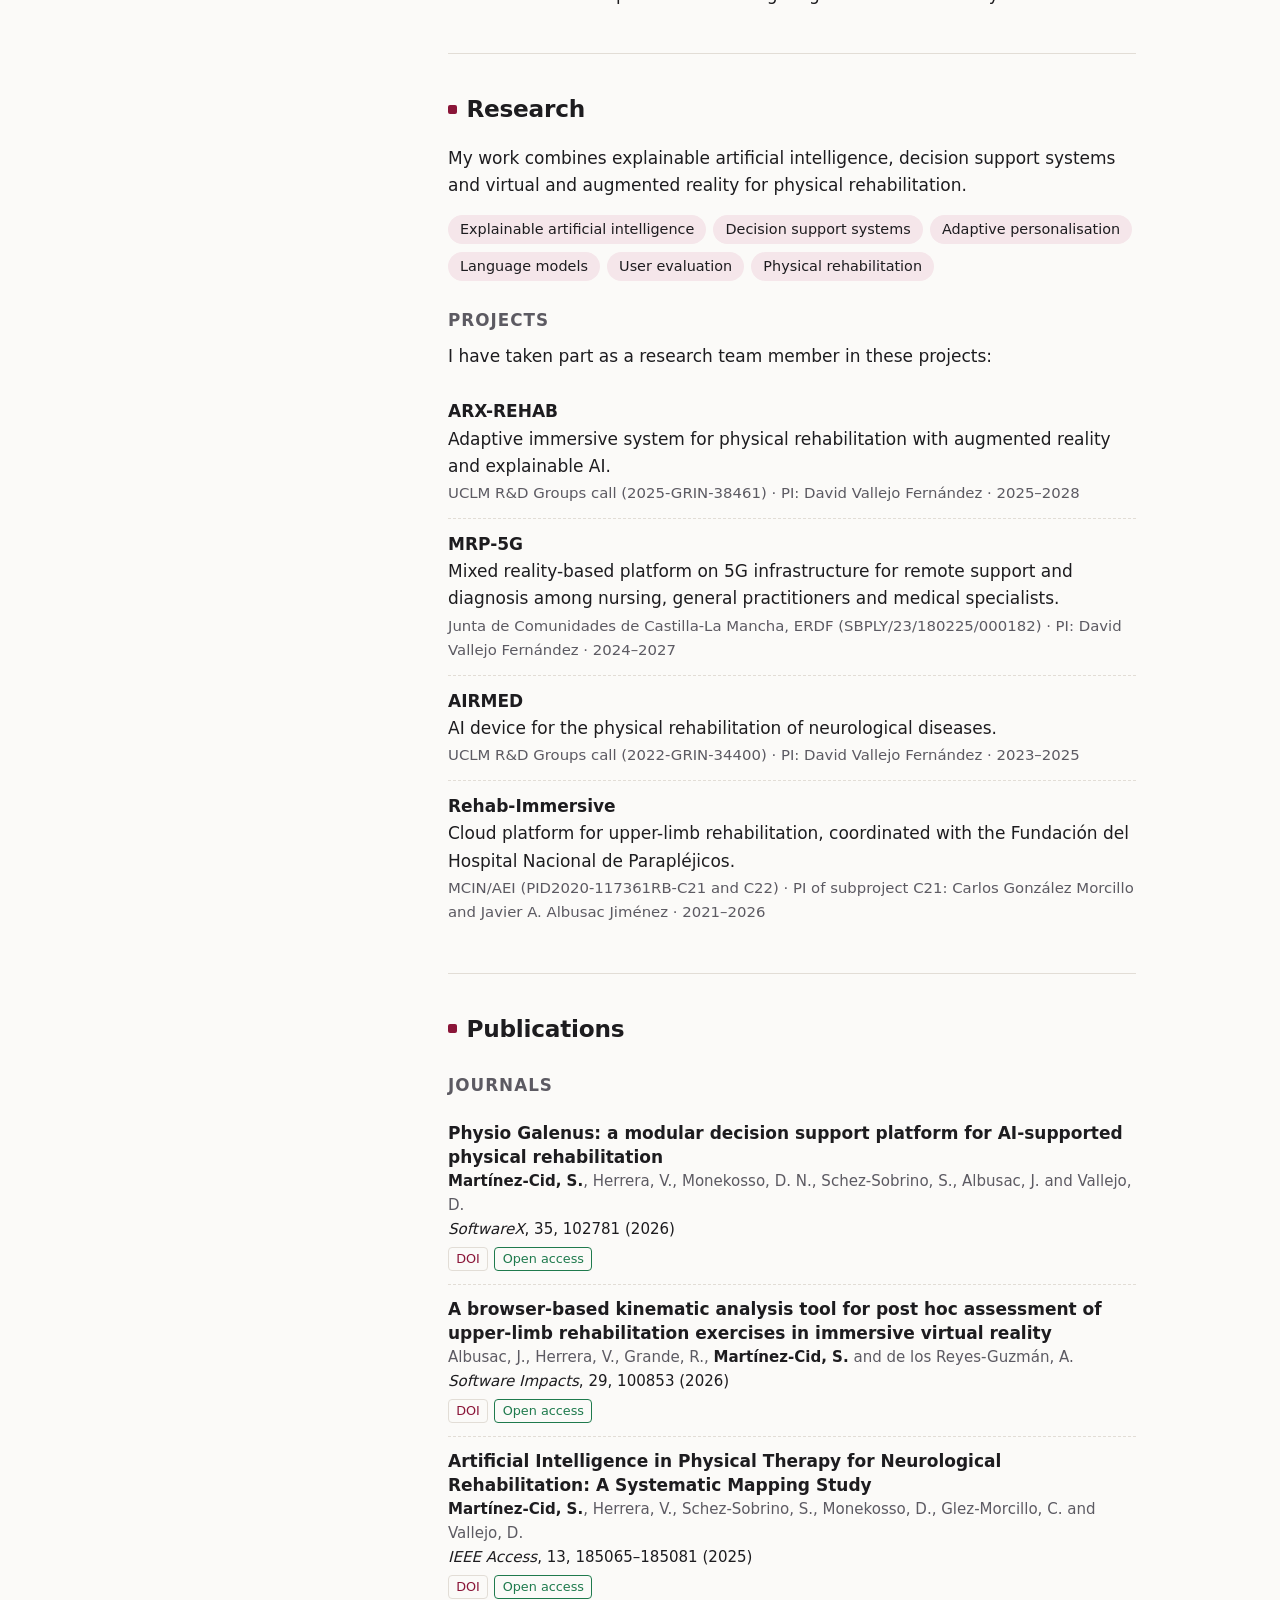
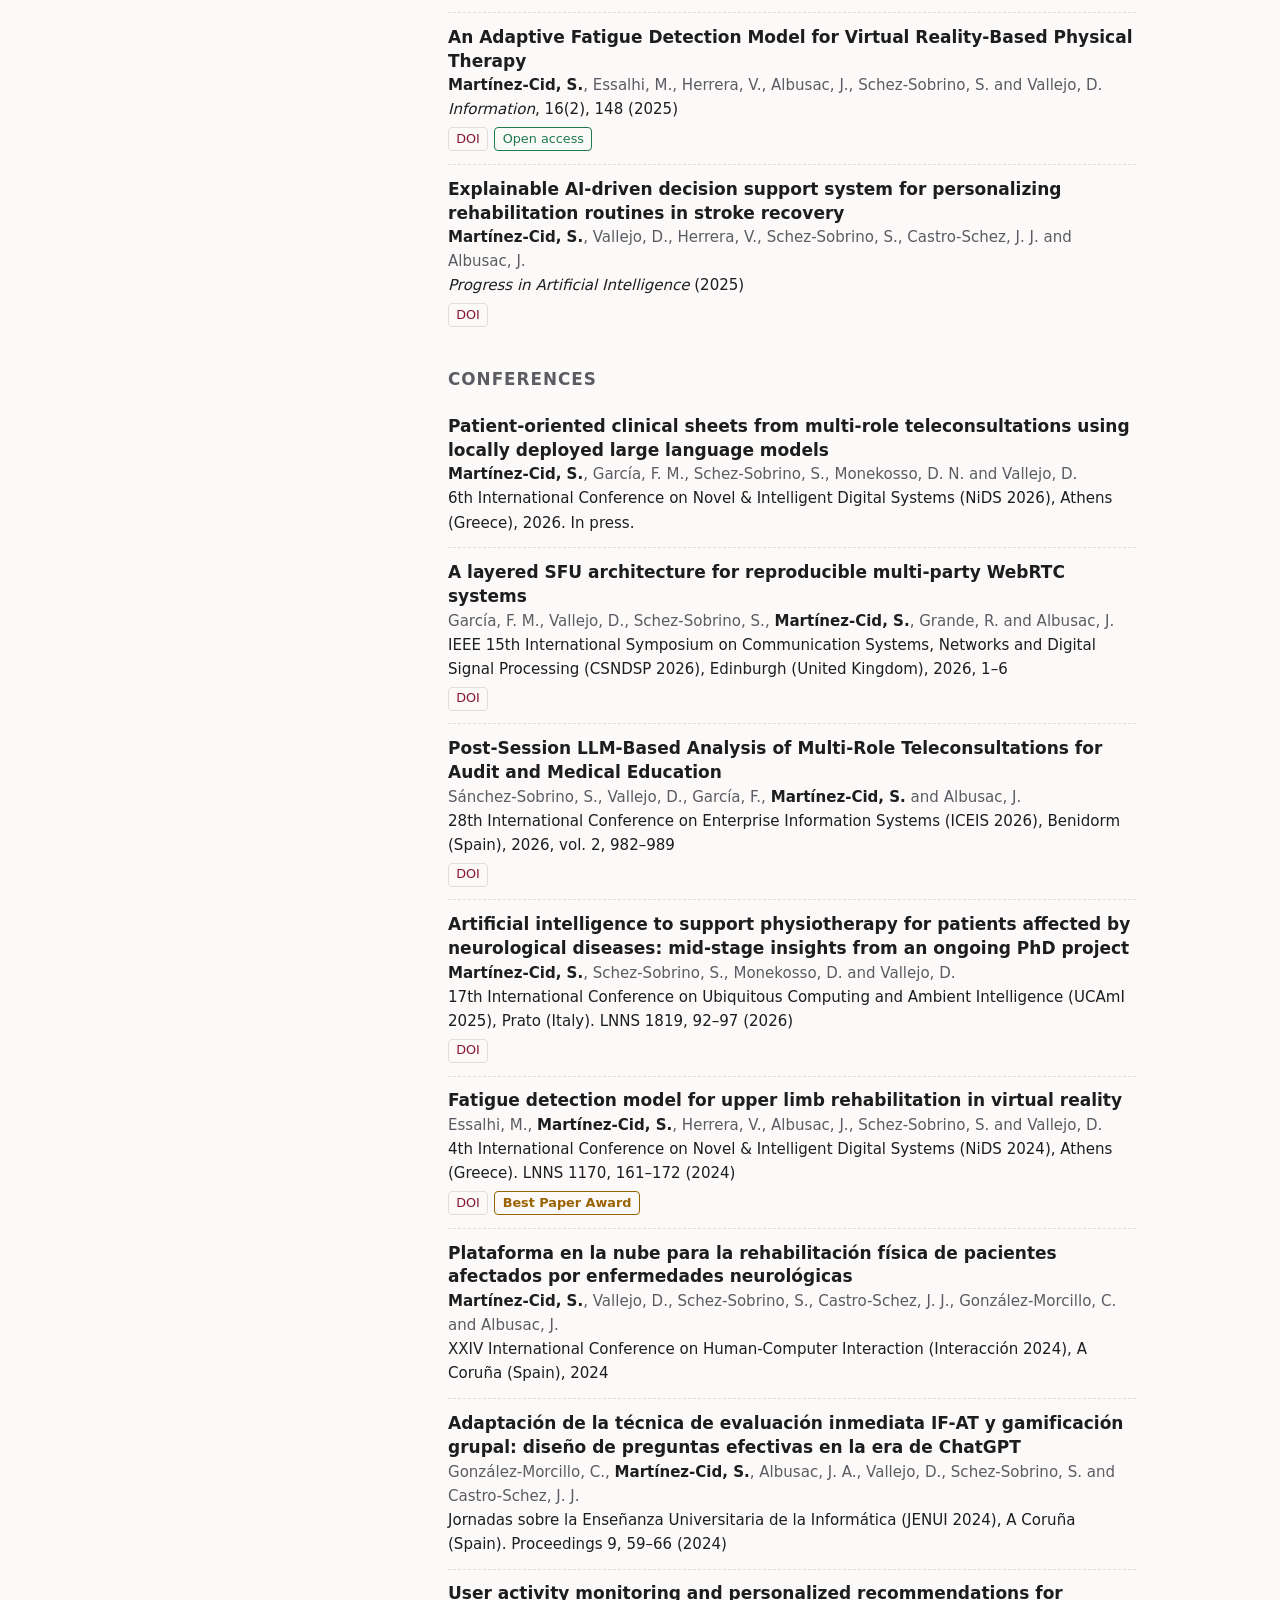
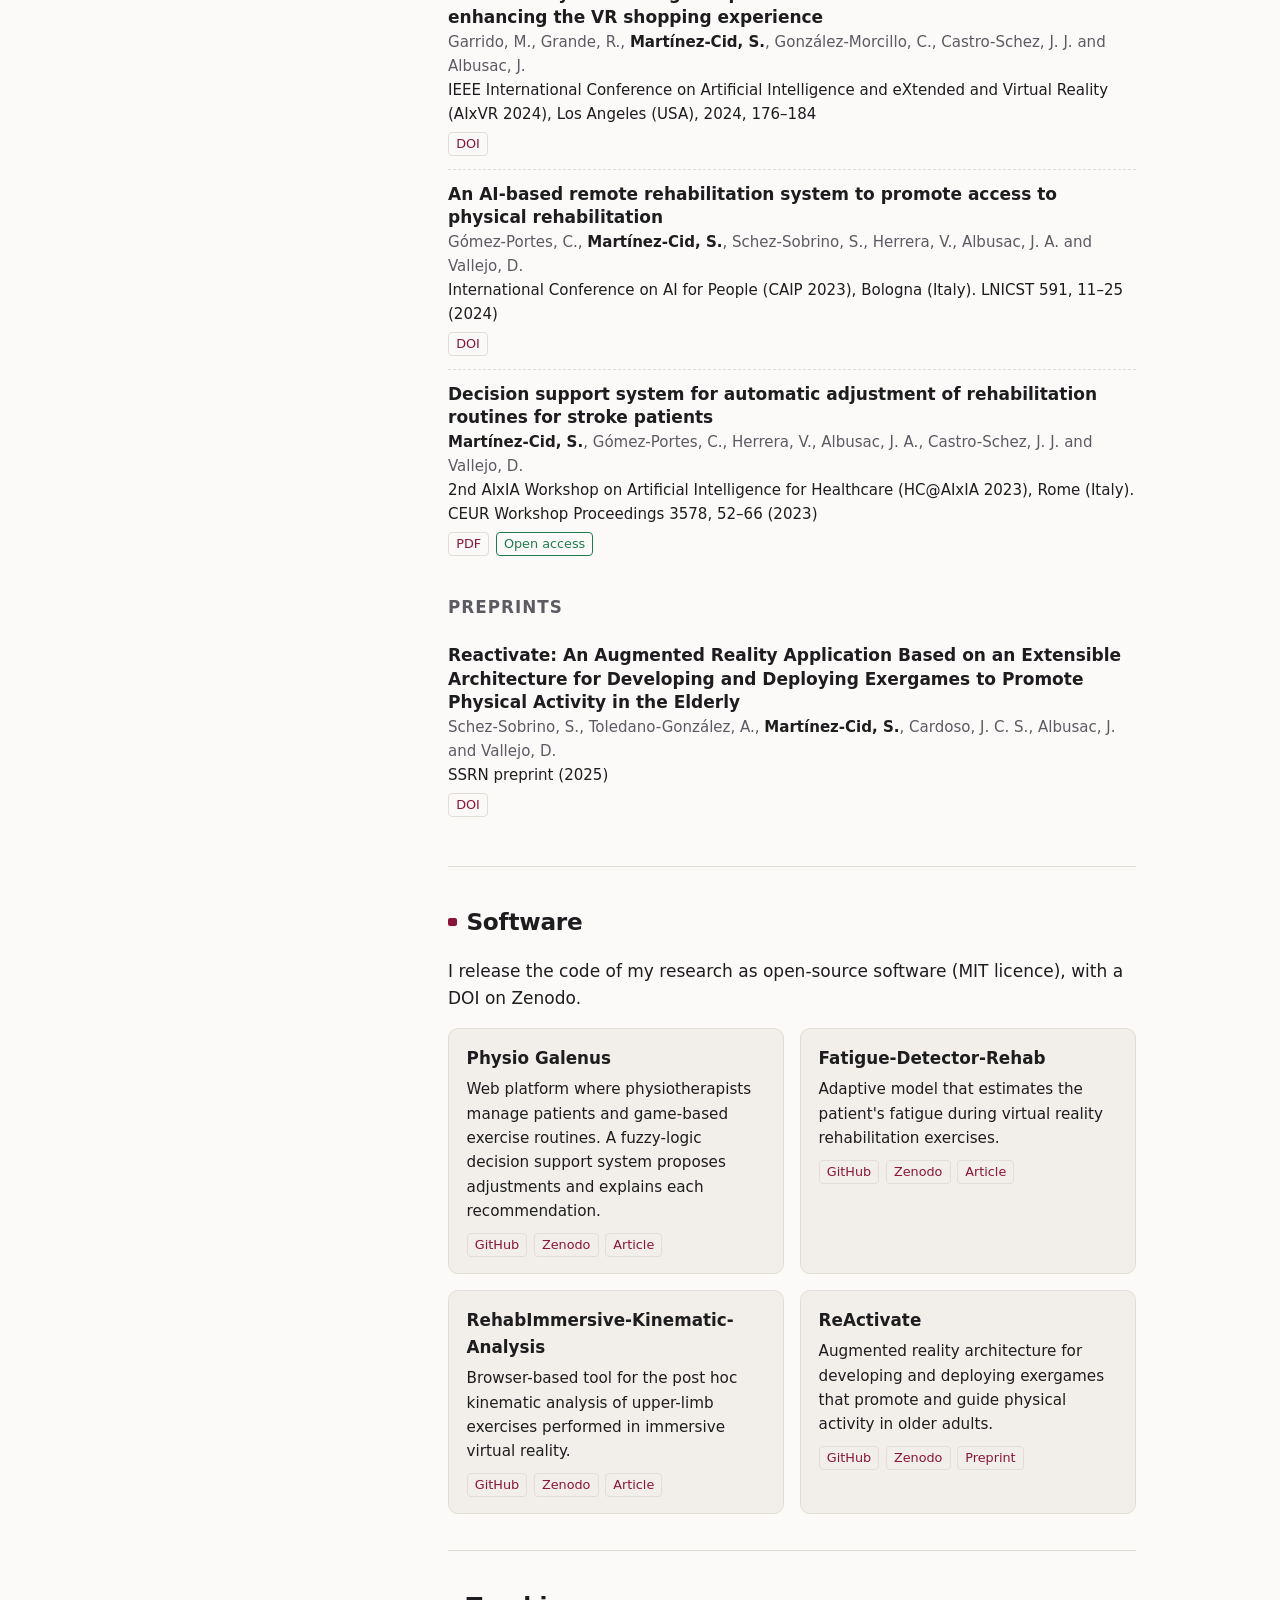
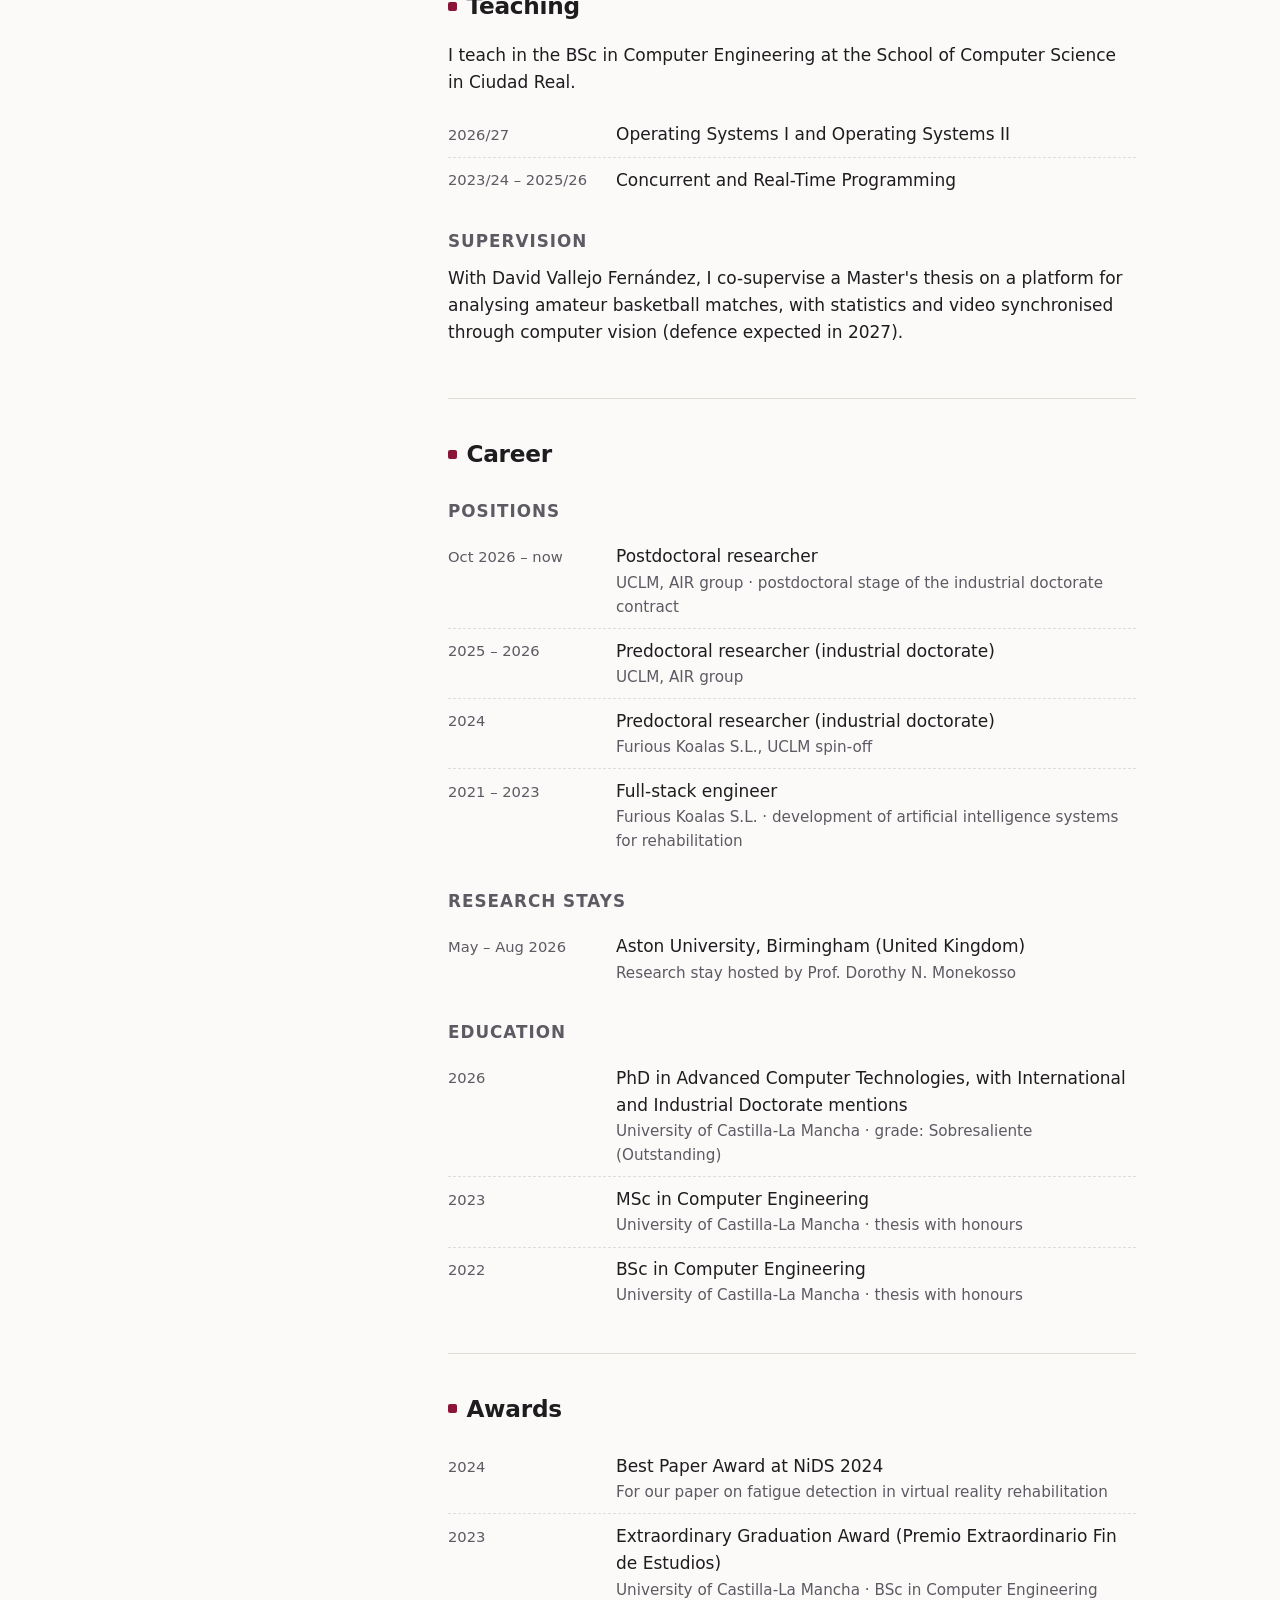
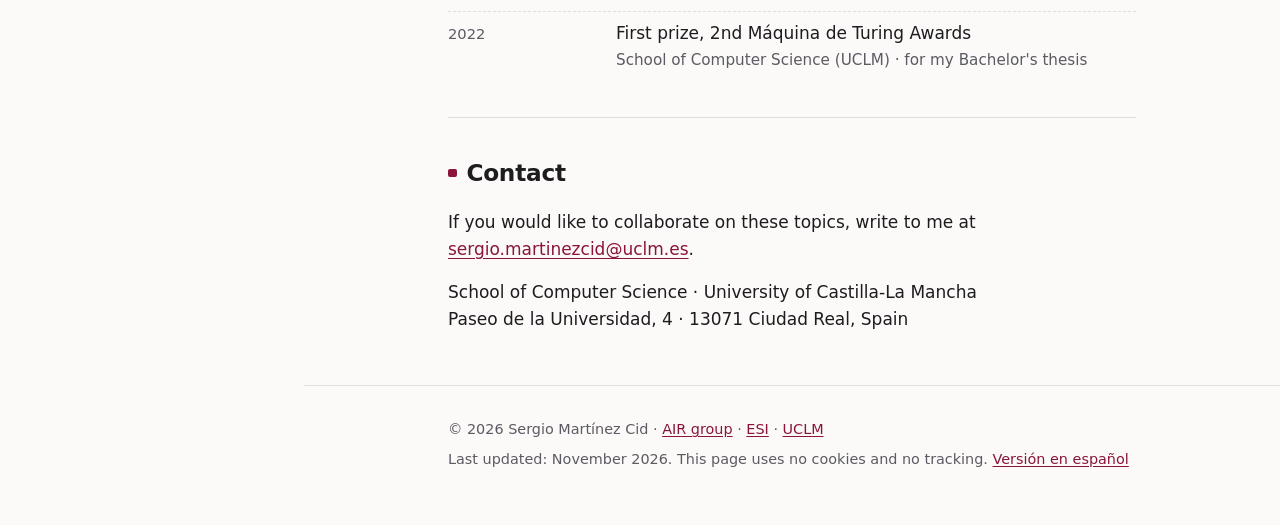
==== commit 7601079e: "Cabecera que se desplaza a la barra lateral al hacer scroll Sustituye el lema por una cabecera grand" ====
--- a/en/index.html
+++ b/en/index.html
@@ -80,8 +80,6 @@
 <main id="contenido">
 <div class="contenedor">
 
-<p class="lema">Explainable artificial intelligence that helps physiotherapists personalise rehabilitation, while leaving the final decision to them.</p>
-
 <section id="about">
   <h2>About</h2>
   <p>I am a postdoctoral researcher in the <a href="https://air.esi.uclm.es/">AIR</a> (Artificial Intelligence and Rendering) research group, at the Department of Information Technologies and Systems of the <a href="https://www.uclm.es">University of Castilla-La Mancha</a> (UCLM), and I work at the <a href="https://esi.uclm.es/">School of Computer Science</a> in Ciudad Real, Spain. I study how artificial intelligence can help physiotherapists personalise the rehabilitation of patients with neurological conditions, always leaving the final decision to them.</p>
@@ -317,25 +315,6 @@
     <p>Last updated: November 2026. This page uses no cookies and no tracking. <a href="../" hreflang="es" lang="es">Versión en español</a></p>
   </div>
 </footer>
-<script>
-/* Resalta en el menú la sección visible. Sin él, la página funciona igual. */
-(function () {
-  var enlaces = Array.prototype.slice.call(document.querySelectorAll('.menu a[href^="#"]'));
-  if (!('IntersectionObserver' in window) || !enlaces.length) return;
-  var porId = {};
-  enlaces.forEach(function (a) { porId[a.getAttribute('href').slice(1)] = a; });
-  var obs = new IntersectionObserver(function (entradas) {
-    entradas.forEach(function (e) {
-      if (!e.isIntersecting || !porId[e.target.id]) return;
-      enlaces.forEach(function (a) { a.removeAttribute('aria-current'); });
-      var a = porId[e.target.id];
-      a.setAttribute('aria-current', 'location');
-      var ul = a.closest('ul');
-      if (ul.scrollWidth > ul.clientWidth) ul.scrollLeft = a.offsetLeft - ul.clientWidth / 2 + a.offsetWidth / 2;
-    });
-  }, { rootMargin: '-25% 0px -65% 0px' });
-  document.querySelectorAll('main section[id]').forEach(function (s) { obs.observe(s); });
-})();
-</script>
+<script src="../js/web.js"></script>
 </body>
 </html>
--- a/css/estilo.css
+++ b/css/estilo.css
@@ -96,10 +96,12 @@
 
 .contenedor { max-width: var(--ancho); margin: 0 auto; padding: 0 1rem; }
 
-.lema {
-  margin: 0; padding: 1.75rem 0 2.25rem; max-width: 40rem;
-  font-size: clamp(1.25rem, 2.6vw, 1.6rem); line-height: 1.4; letter-spacing: -0.01em;
-}
+.contenedor > section:first-child { border-top: 0; }
+
+/* Portada: solo en escritorio y con JavaScript (js/web.js la crea copiando la barra).
+   Es invisible; marca dónde empiezan el nombre, el puesto, los enlaces y el menú,
+   que se desplazan a la barra lateral según se hace scroll. */
+.portada { display: none; }
 
 @media (min-width: 62rem) {
   html { scroll-padding-top: 1.5rem; }
@@ -111,8 +113,8 @@
   }
   .identidad { display: block; max-width: none; margin: 0; padding: 0; }
   .foto { display: block; width: 8.5rem; height: 8.5rem; margin-bottom: 1.25rem; }
-  .identidad h1 { font-size: 1.5rem; }
-  .cargo { font-size: 0.9rem; }
+  .identidad h1 { font-size: 1.5rem; width: fit-content; }
+  .cargo { font-size: 0.9rem; width: fit-content; }
   /* el botón de idioma, arriba a la derecha de la barra */
   .enlaces .idioma { position: absolute; top: 1.1rem; right: 1.1rem; }
   .enlaces a { background: var(--fondo); }
@@ -126,14 +128,22 @@
   .menu a[aria-current] { background: var(--acento-suave); font-weight: 600; }
   main, .pie { margin-left: var(--lateral); }
   main .contenedor, .pie .contenedor { padding: 0 2.5rem; }
-  .lema { padding: 4.5rem 0 3rem; }
+
+  .lateral { z-index: 10; }
+  html.portada-activa .lateral { overflow: visible; }
+  html.portada-activa .portada { display: block; visibility: hidden; padding: 2.75rem 0 2.75rem; }
+  .nombre-portada { margin: 0; width: fit-content; font-size: 3rem; font-weight: 700; line-height: 1.15; letter-spacing: -0.02em; }
+  .portada .cargo { font-size: 1.15rem; margin-top: 0.75rem; }
+  .portada .enlaces { margin-top: 1.5rem; }
+  .menu-portada { display: flex; flex-wrap: wrap; gap: 0.15rem 0.3rem; list-style: none; margin: 1.5rem 0 0; padding: 0; }
+  .menu-portada a { display: block; padding: 0.35rem 0.8rem; border-radius: 6px; font-size: 0.97rem; }
 }
 /* Pantallas anchas pero bajas: barra más compacta para que quepa el menú */
 @media (min-width: 62rem) and (max-height: 50rem) {
   .lateral { padding-top: 1.75rem; }
   .foto { width: 6rem; height: 6rem; margin-bottom: 0.9rem; }
   .menu { margin-top: 1.1rem; }
-  .menu a { padding: 0.25rem 0.8rem; }
+  .menu a, .menu-portada a { padding: 0.25rem 0.8rem; }
 }
 
 /* ---------- Secciones ---------- */
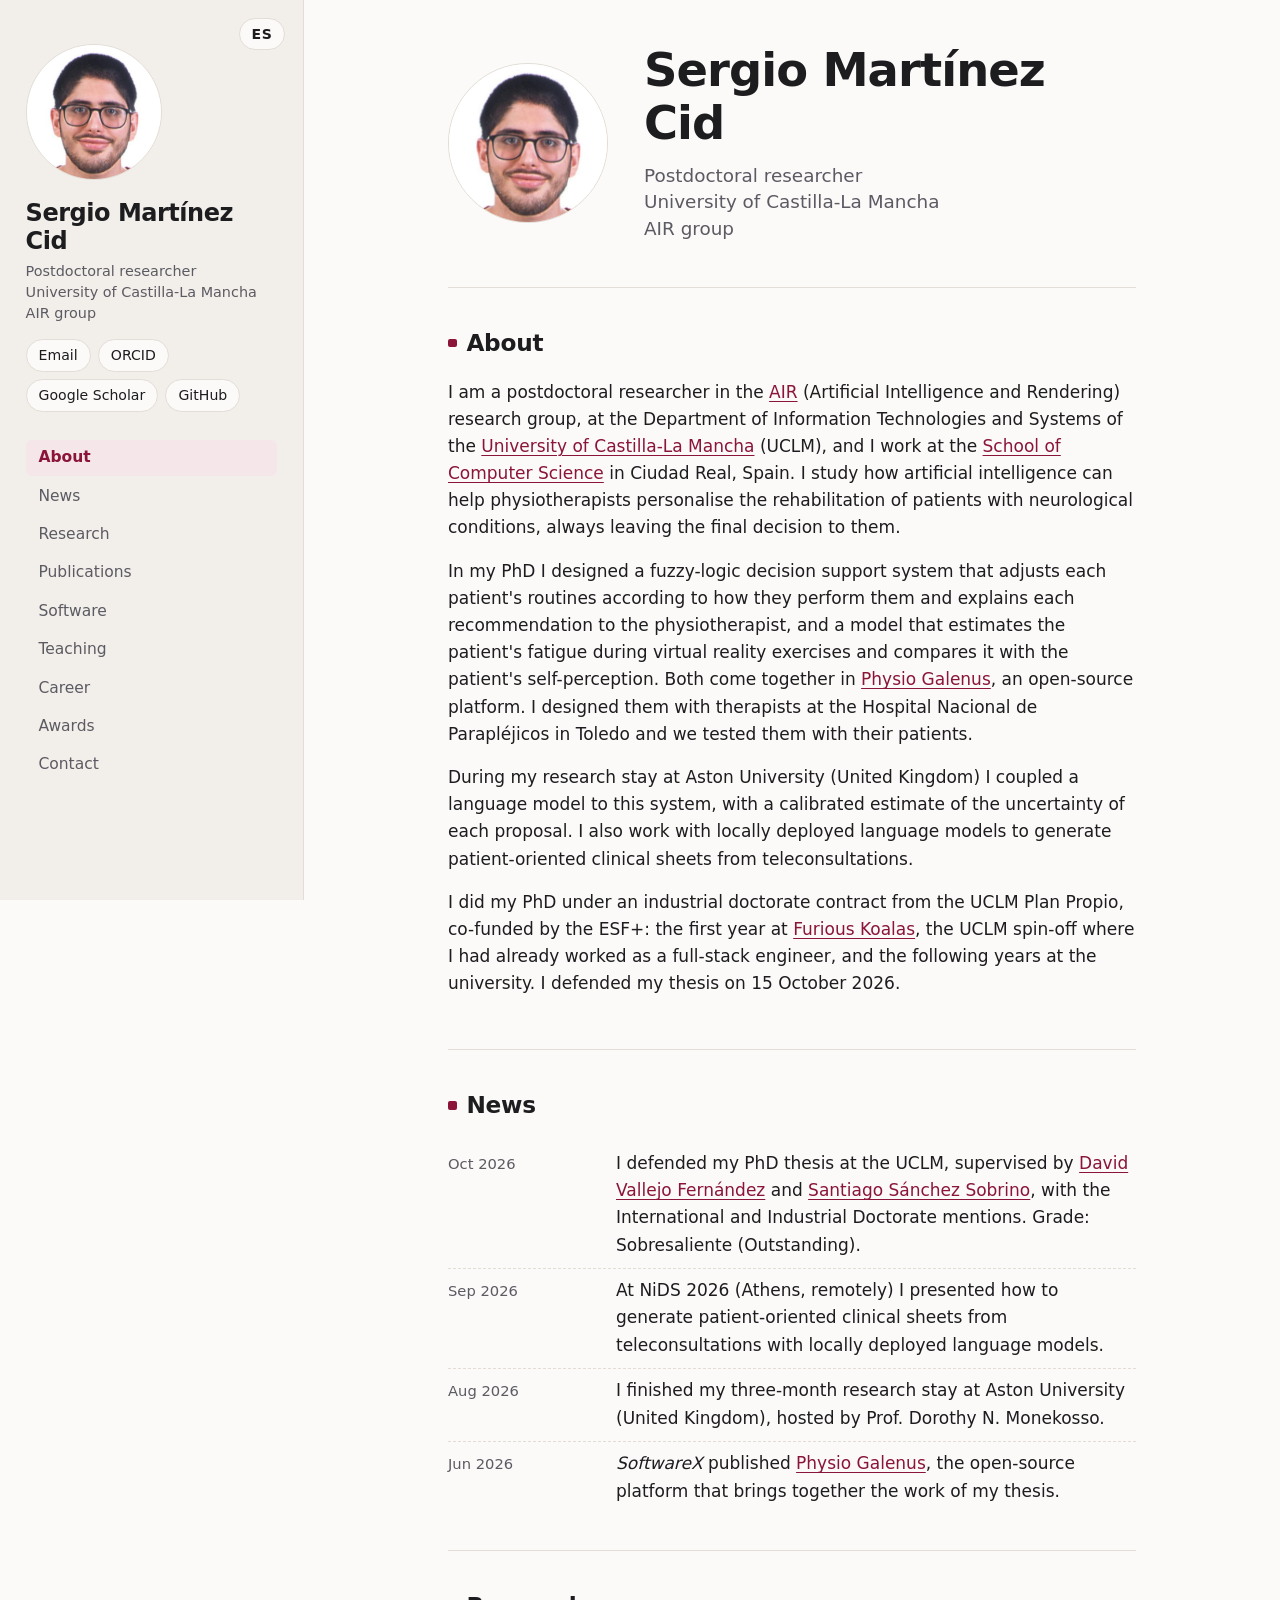
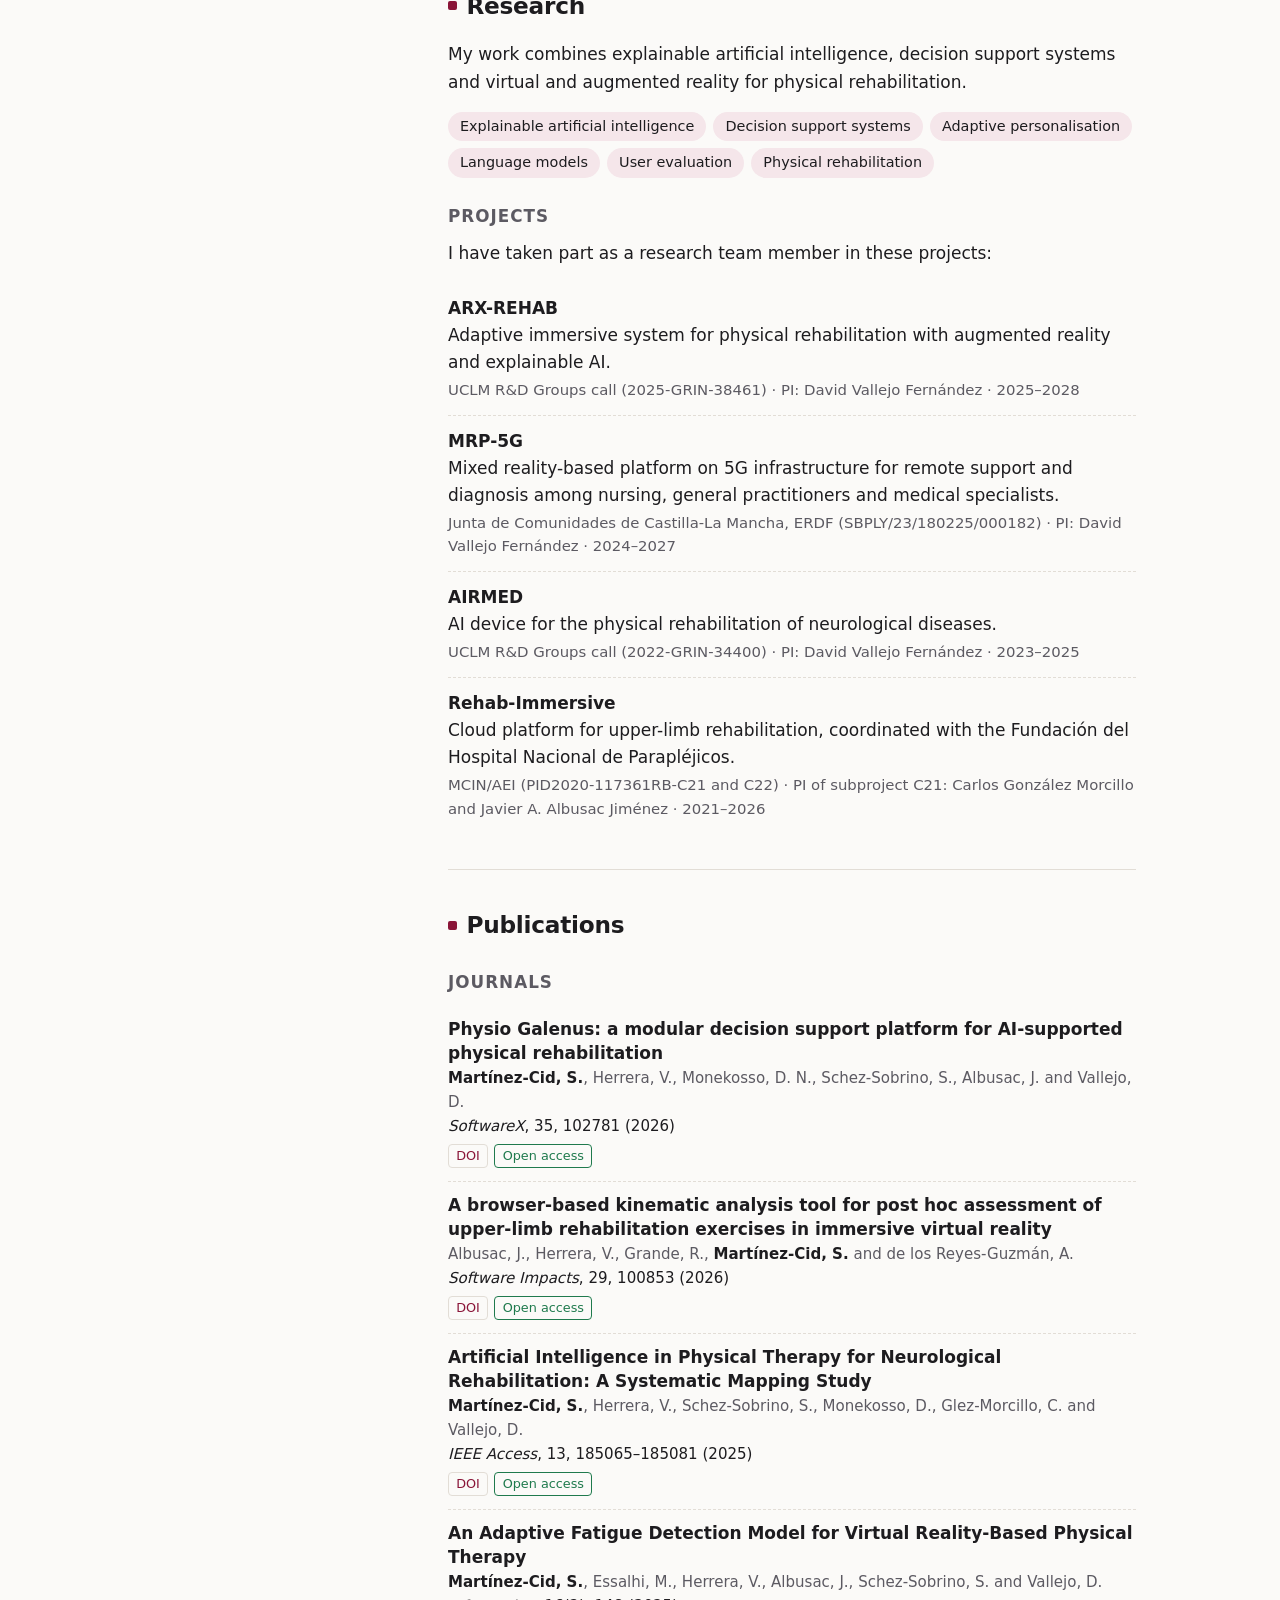
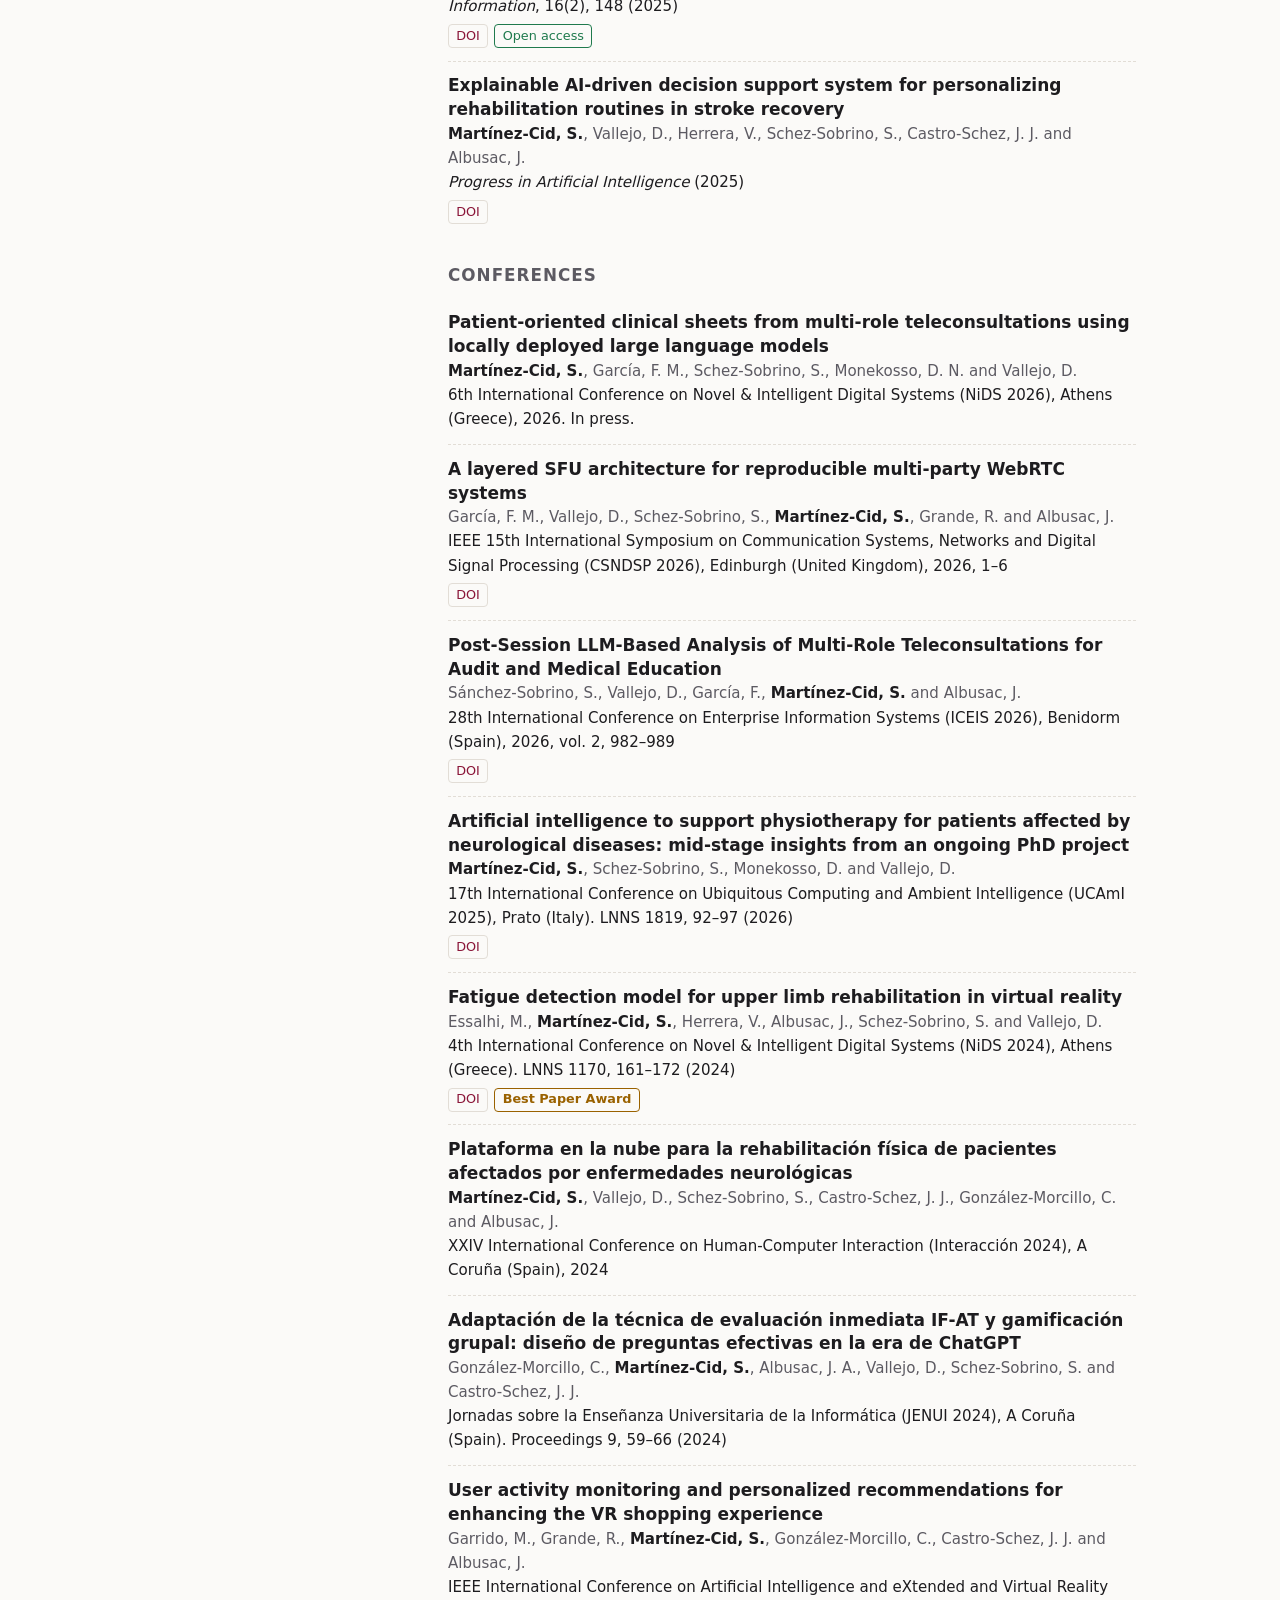
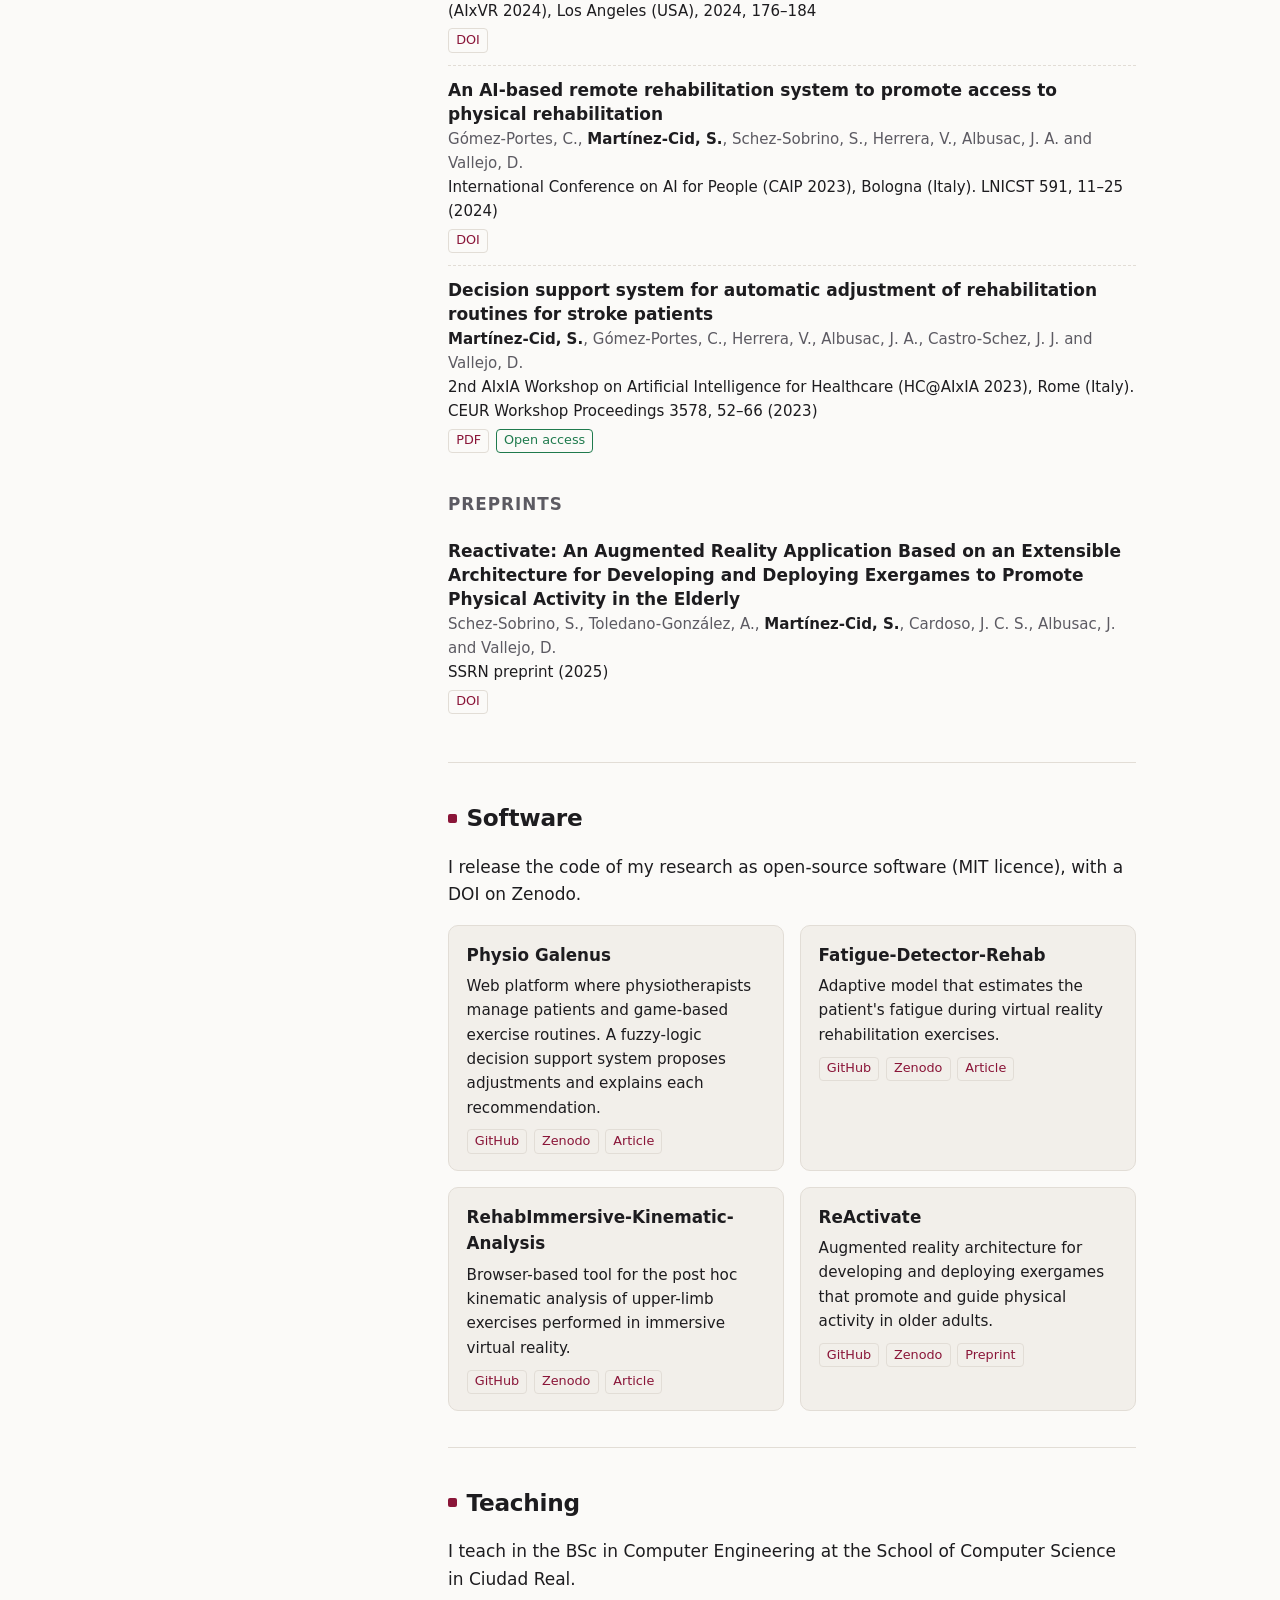
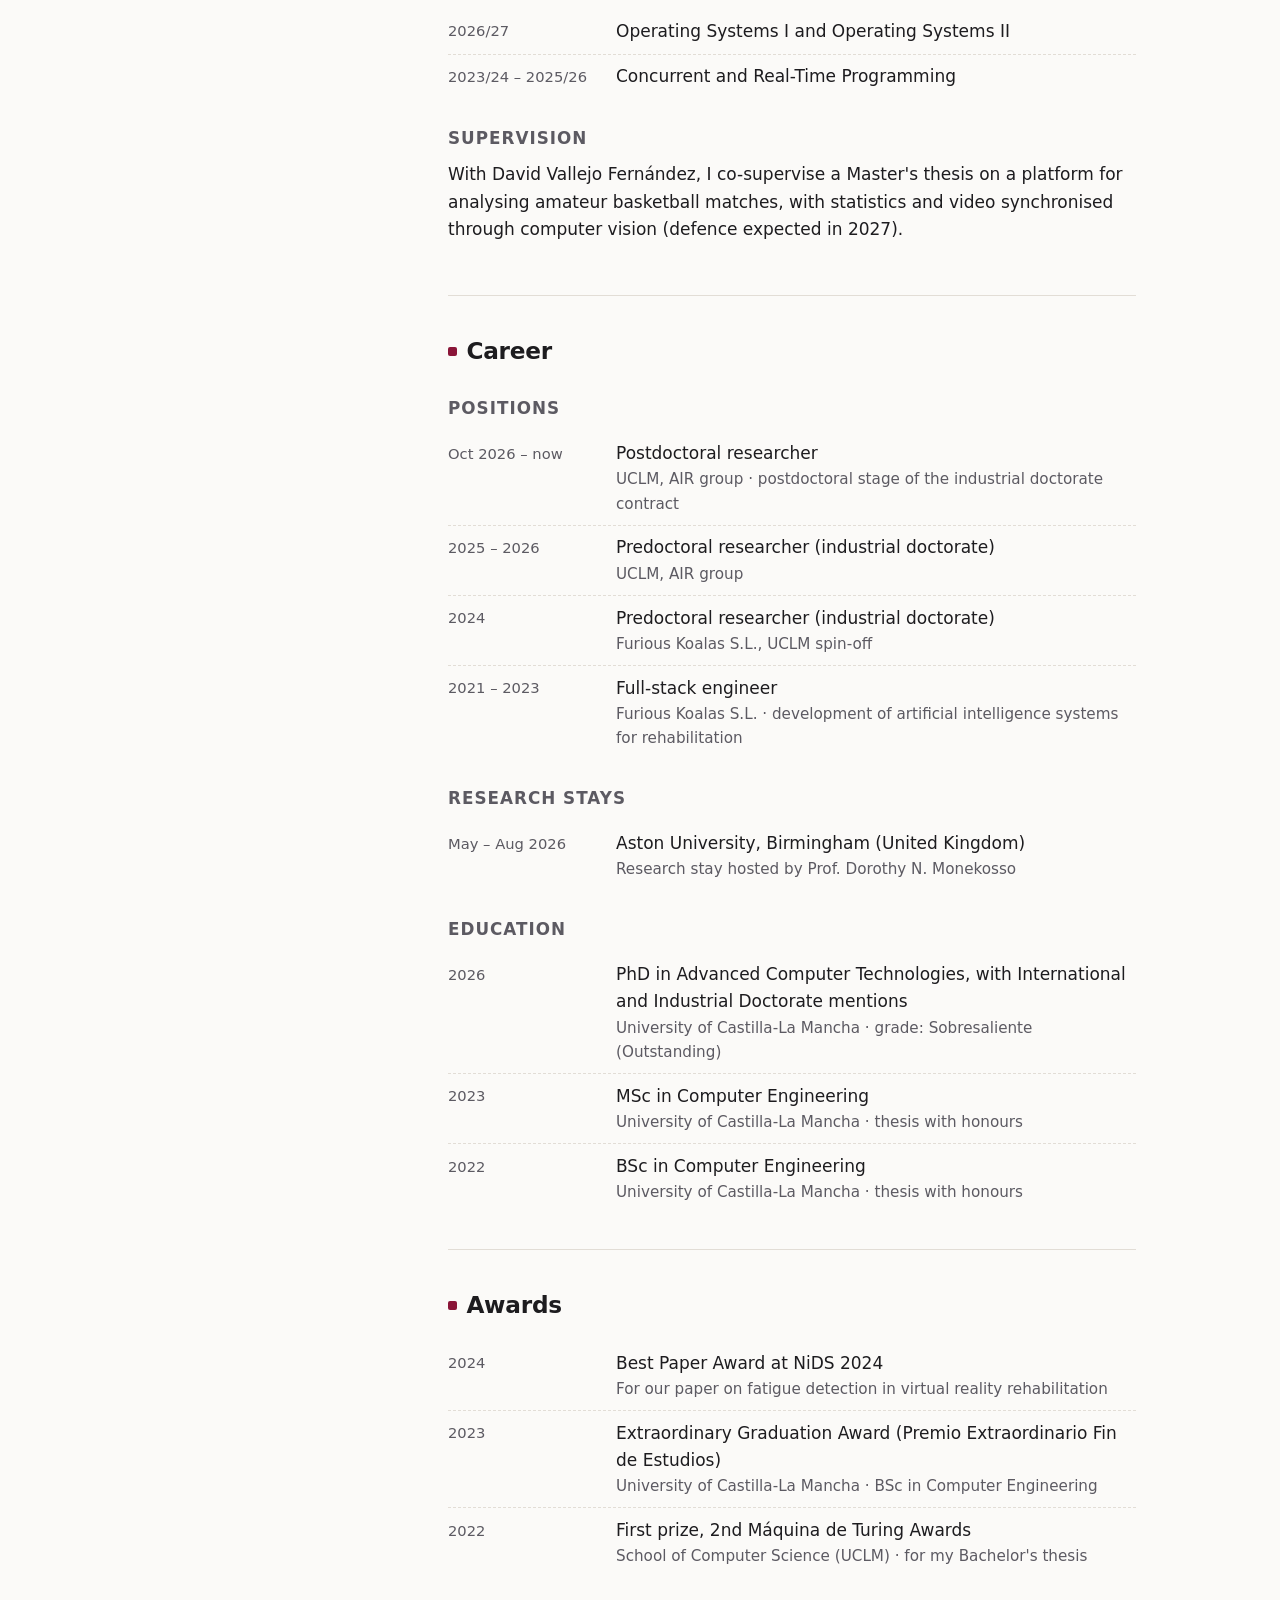
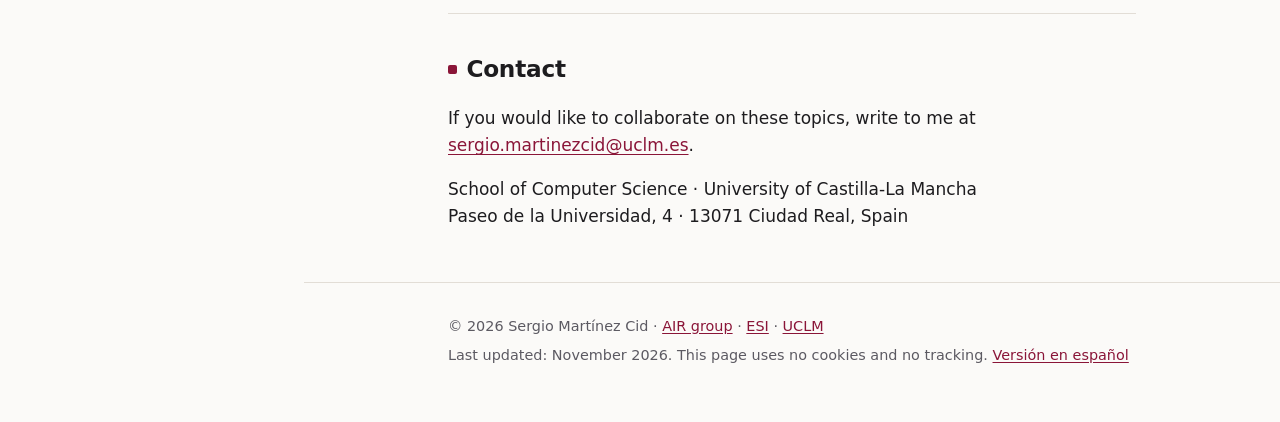
==== commit e171ee0d: "Sustituye la cabecera animada por una fija La animación fallaba al volver a subir. La barra lateral " ====
--- a/en/index.html
+++ b/en/index.html
@@ -80,6 +80,14 @@
 <main id="contenido">
 <div class="contenedor">
 
+<div class="portada" aria-hidden="true">
+  <img class="foto" src="../img/sergio.jpg" alt="" width="340" height="340">
+  <div>
+    <p class="nombre-portada">Sergio Martínez Cid</p>
+    <p class="cargo">Postdoctoral researcher<br>University of Castilla-La Mancha<br>AIR group</p>
+  </div>
+</div>
+
 <section id="about">
   <h2>About</h2>
   <p>I am a postdoctoral researcher in the <a href="https://air.esi.uclm.es/">AIR</a> (Artificial Intelligence and Rendering) research group, at the Department of Information Technologies and Systems of the <a href="https://www.uclm.es">University of Castilla-La Mancha</a> (UCLM), and I work at the <a href="https://esi.uclm.es/">School of Computer Science</a> in Ciudad Real, Spain. I study how artificial intelligence can help physiotherapists personalise the rehabilitation of patients with neurological conditions, always leaving the final decision to them.</p>
--- a/css/estilo.css
+++ b/css/estilo.css
@@ -96,11 +96,10 @@
 
 .contenedor { max-width: var(--ancho); margin: 0 auto; padding: 0 1rem; }
 
-.contenedor > section:first-child { border-top: 0; }
+.contenedor > section:first-of-type { border-top: 0; }
 
-/* Portada: solo en escritorio y con JavaScript (js/web.js la crea copiando la barra).
-   Es invisible; marca dónde empiezan el nombre, el puesto, los enlaces y el menú,
-   que se desplazan a la barra lateral según se hace scroll. */
+/* Cabecera del contenido (foto, nombre y puesto): solo en escritorio, porque en el móvil
+   la barra ya muestra lo mismo arriba del todo. */
 .portada { display: none; }
 
 @media (min-width: 62rem) {
@@ -113,8 +112,8 @@
   }
   .identidad { display: block; max-width: none; margin: 0; padding: 0; }
   .foto { display: block; width: 8.5rem; height: 8.5rem; margin-bottom: 1.25rem; }
-  .identidad h1 { font-size: 1.5rem; width: fit-content; }
-  .cargo { font-size: 0.9rem; width: fit-content; }
+  .identidad h1 { font-size: 1.5rem; }
+  .cargo { font-size: 0.9rem; }
   /* el botón de idioma, arriba a la derecha de la barra */
   .enlaces .idioma { position: absolute; top: 1.1rem; right: 1.1rem; }
   .enlaces a { background: var(--fondo); }
@@ -129,21 +128,18 @@
   main, .pie { margin-left: var(--lateral); }
   main .contenedor, .pie .contenedor { padding: 0 2.5rem; }
 
-  .lateral { z-index: 10; }
-  html.portada-activa .lateral { overflow: visible; }
-  html.portada-activa .portada { display: block; visibility: hidden; padding: 2.75rem 0 2.75rem; }
-  .nombre-portada { margin: 0; width: fit-content; font-size: 3rem; font-weight: 700; line-height: 1.15; letter-spacing: -0.02em; }
+  .portada { display: flex; align-items: center; gap: 2.25rem; padding: 2.75rem 0 2.75rem; }
+  .portada .foto { width: 10rem; height: 10rem; margin: 0; flex: none; }
+  .nombre-portada { margin: 0; font-size: 2.9rem; font-weight: 700; line-height: 1.15; letter-spacing: -0.02em; }
   .portada .cargo { font-size: 1.15rem; margin-top: 0.75rem; }
-  .portada .enlaces { margin-top: 1.5rem; }
-  .menu-portada { display: flex; flex-wrap: wrap; gap: 0.15rem 0.3rem; list-style: none; margin: 1.5rem 0 0; padding: 0; }
-  .menu-portada a { display: block; padding: 0.35rem 0.8rem; border-radius: 6px; font-size: 0.97rem; }
+  .contenedor > .portada + section { border-top: 1px solid var(--linea); }
 }
 /* Pantallas anchas pero bajas: barra más compacta para que quepa el menú */
 @media (min-width: 62rem) and (max-height: 50rem) {
   .lateral { padding-top: 1.75rem; }
   .foto { width: 6rem; height: 6rem; margin-bottom: 0.9rem; }
   .menu { margin-top: 1.1rem; }
-  .menu a, .menu-portada a { padding: 0.25rem 0.8rem; }
+  .menu a { padding: 0.25rem 0.8rem; }
 }
 
 /* ---------- Secciones ---------- */
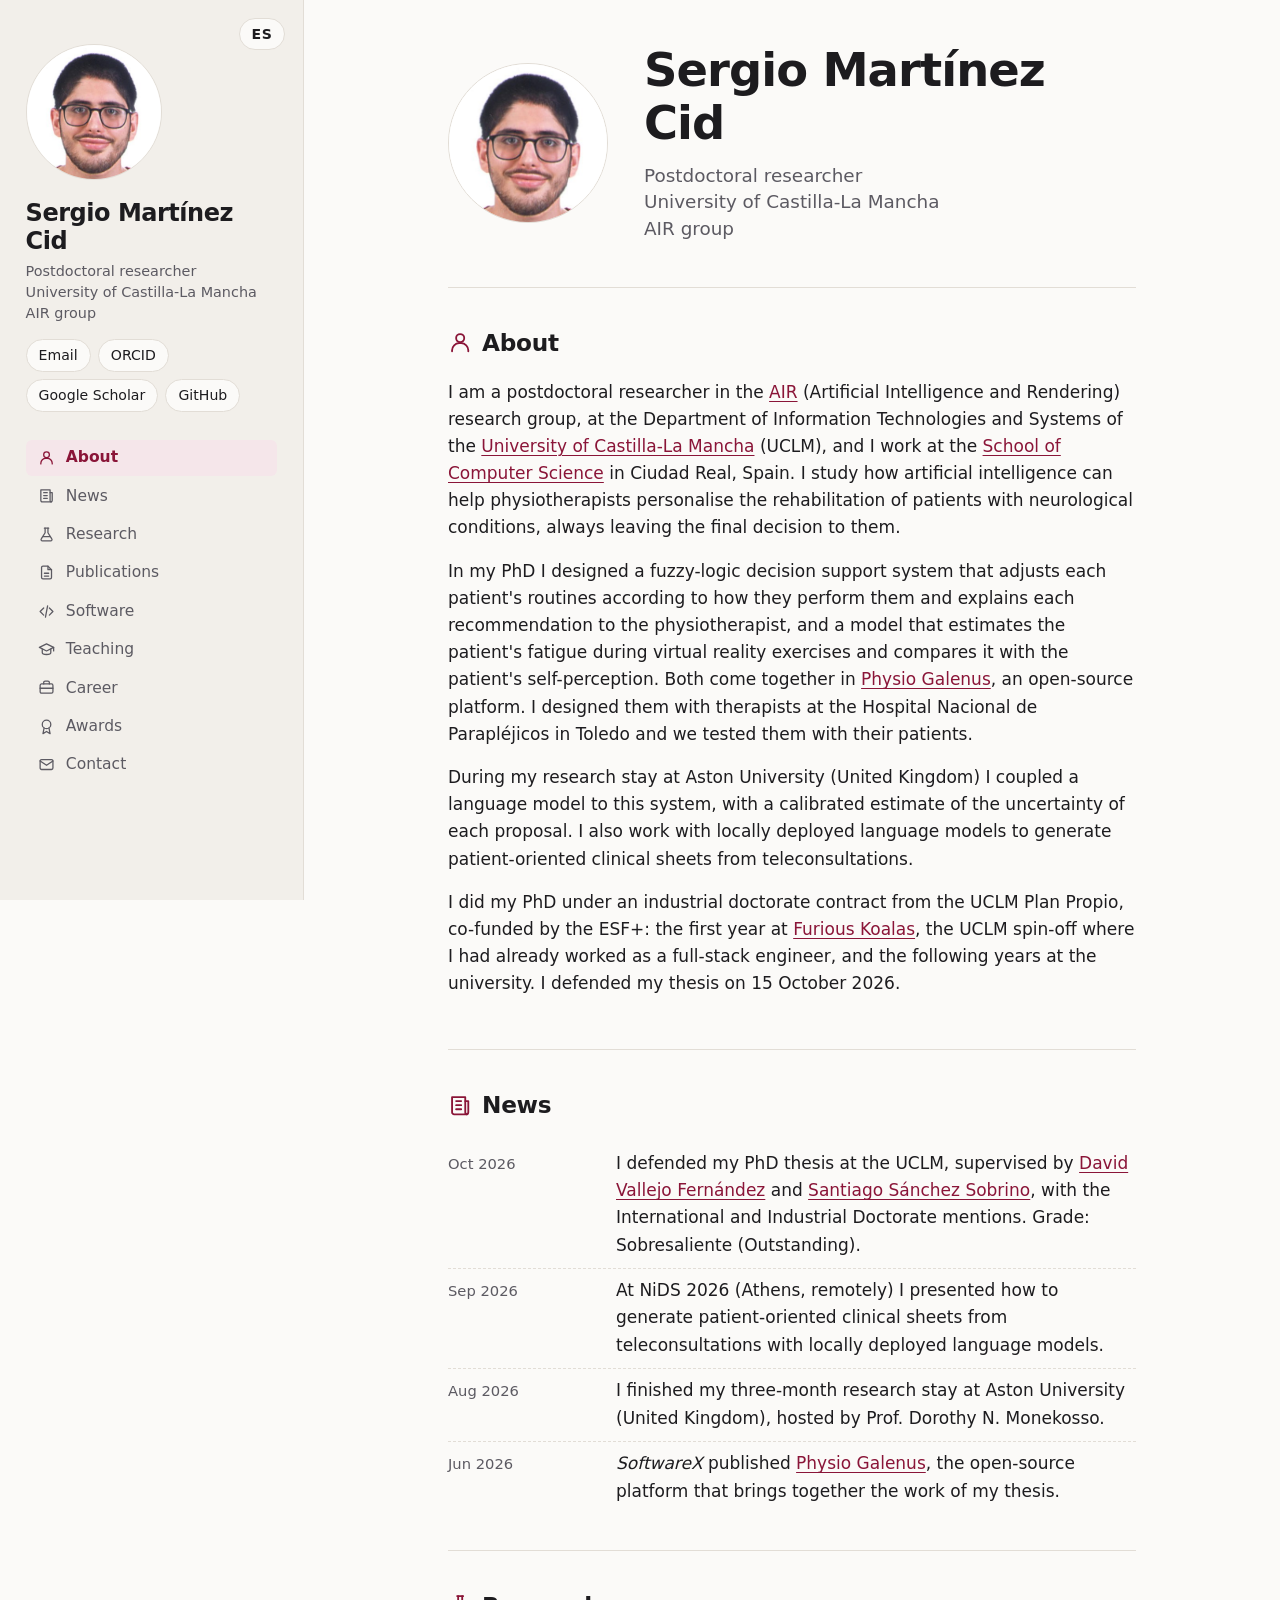
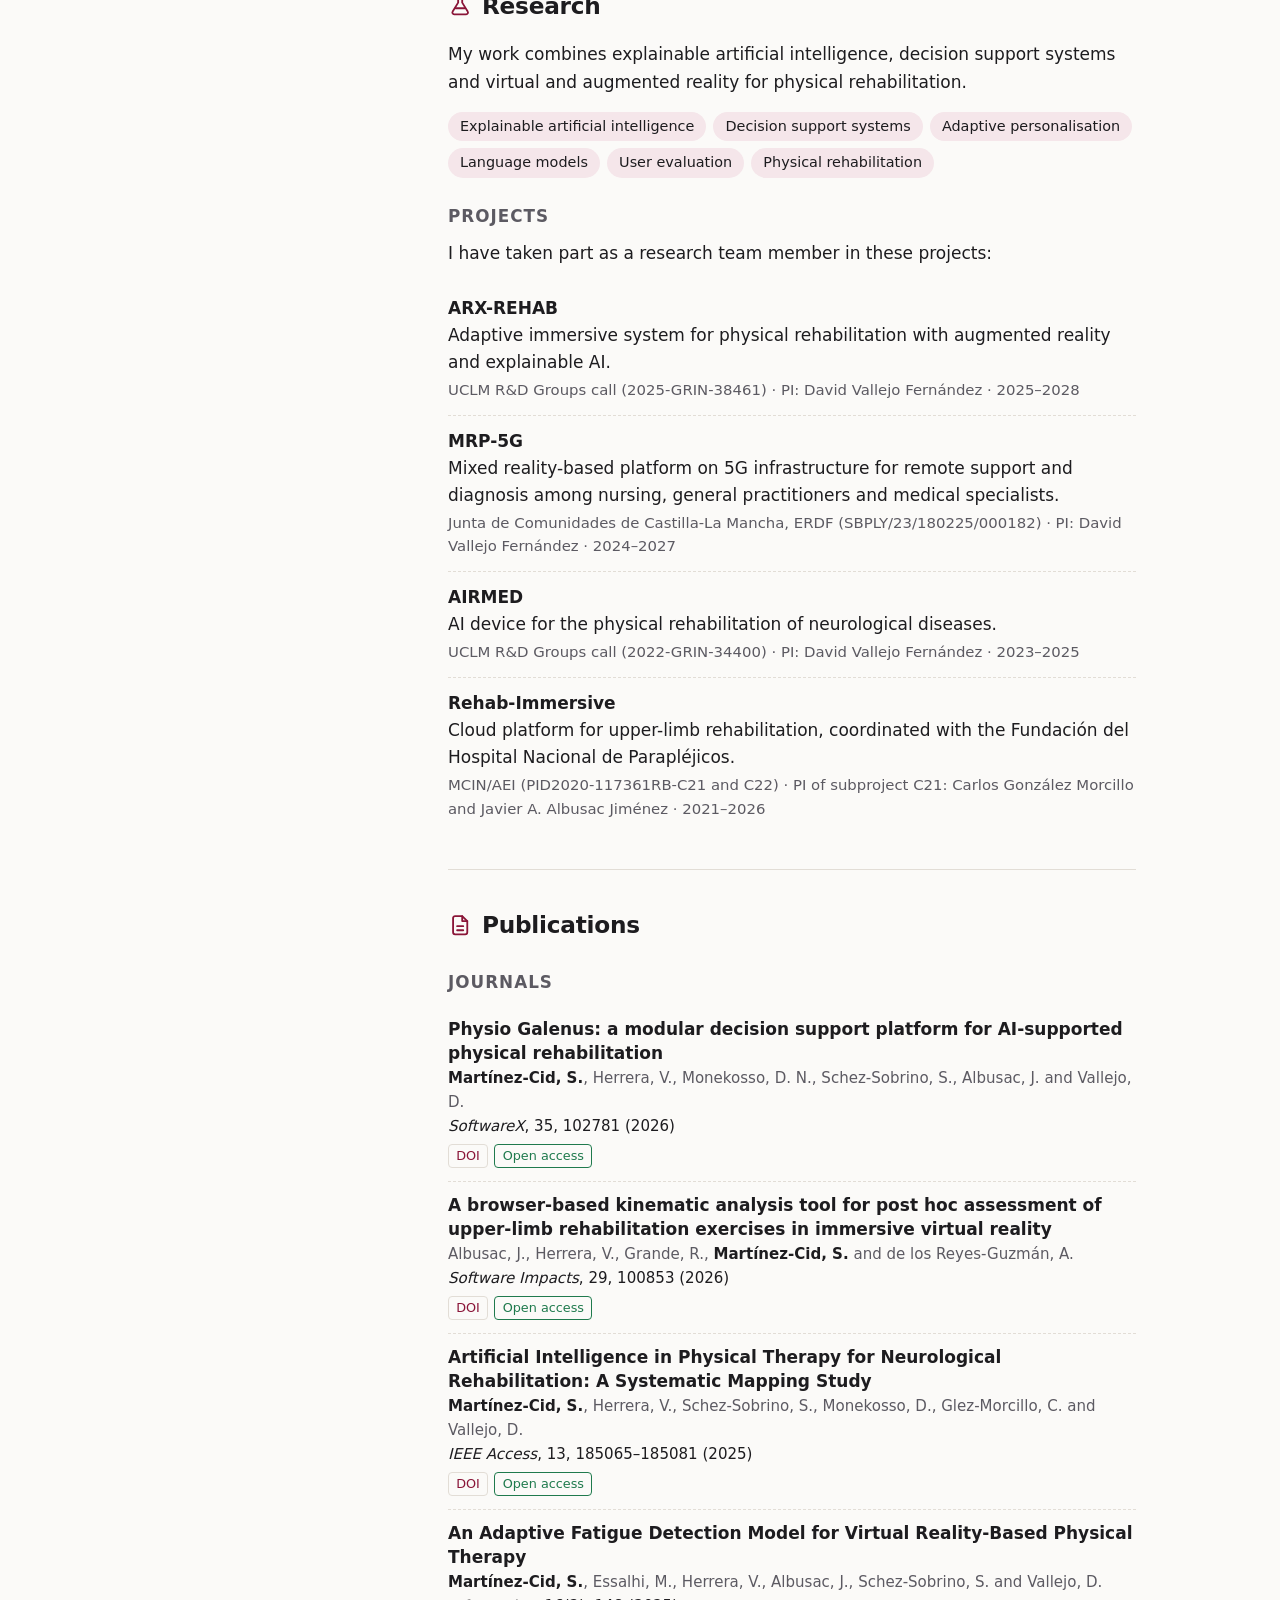
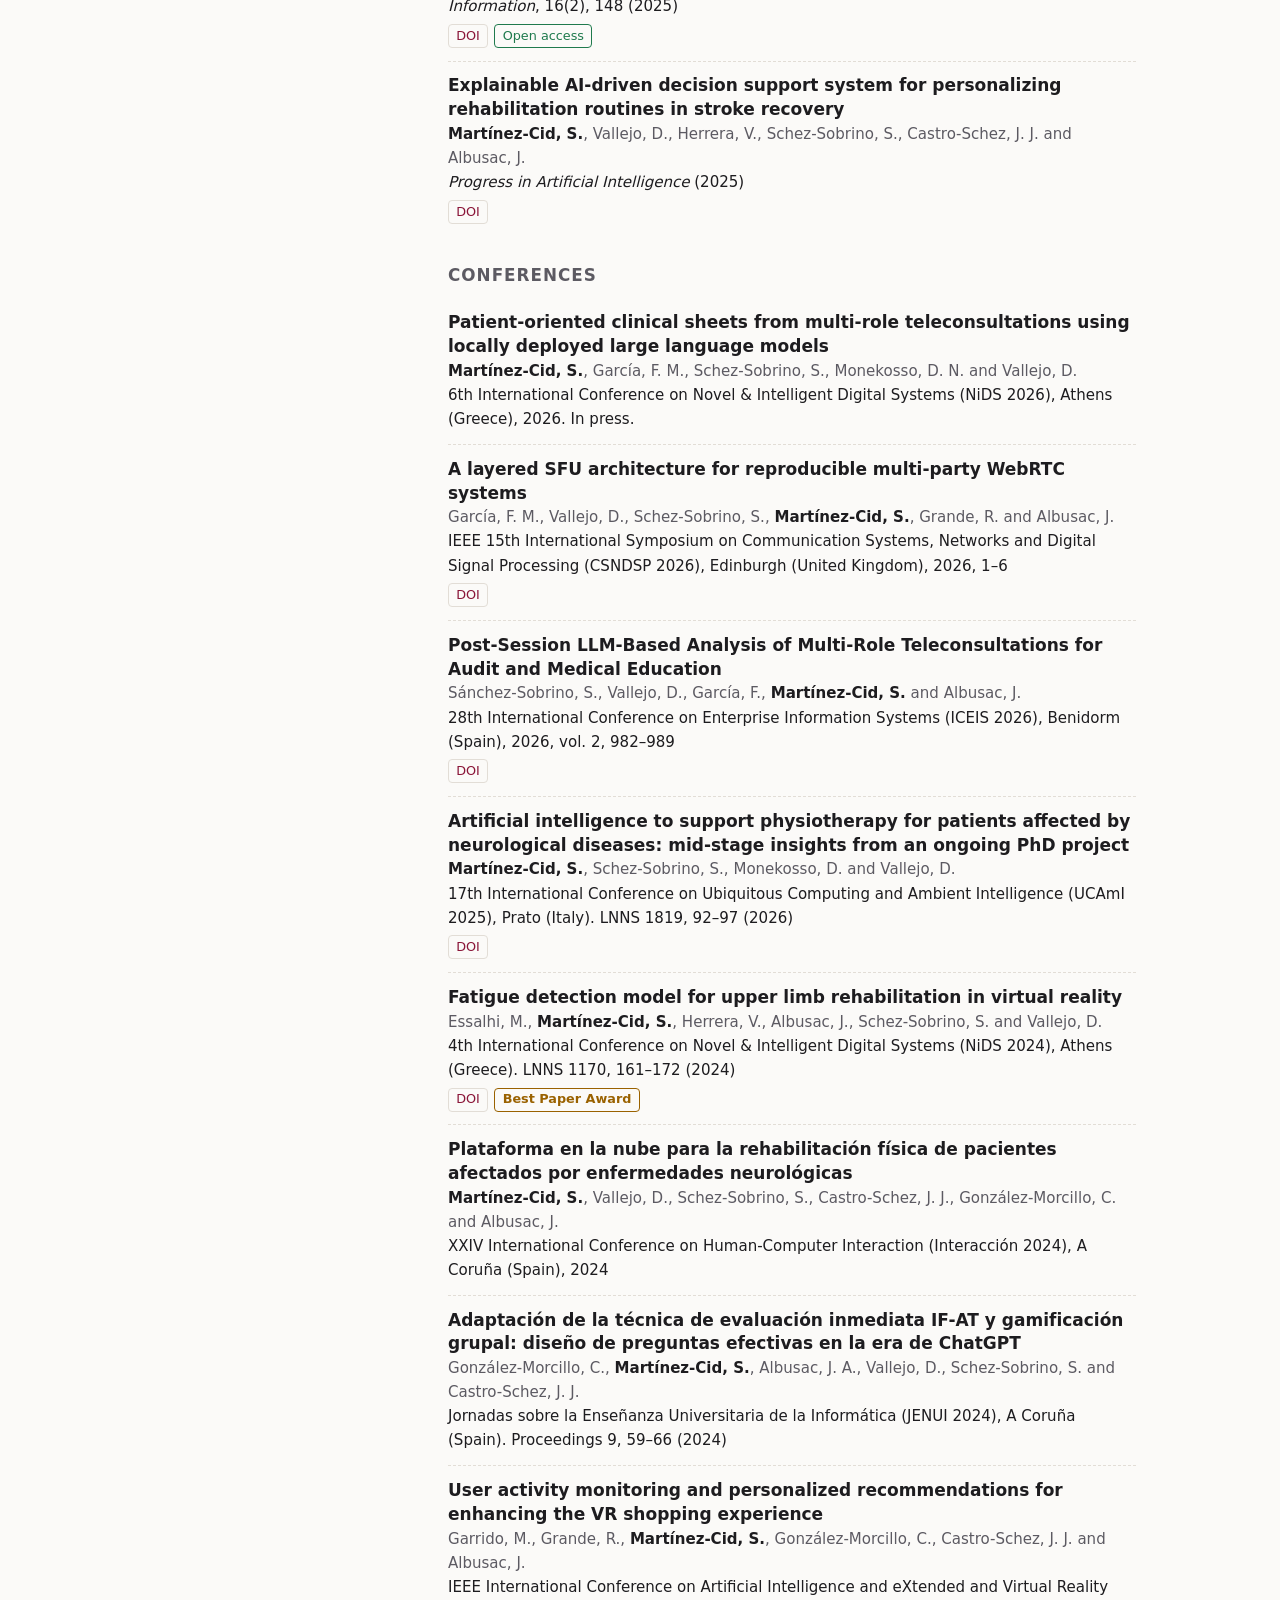
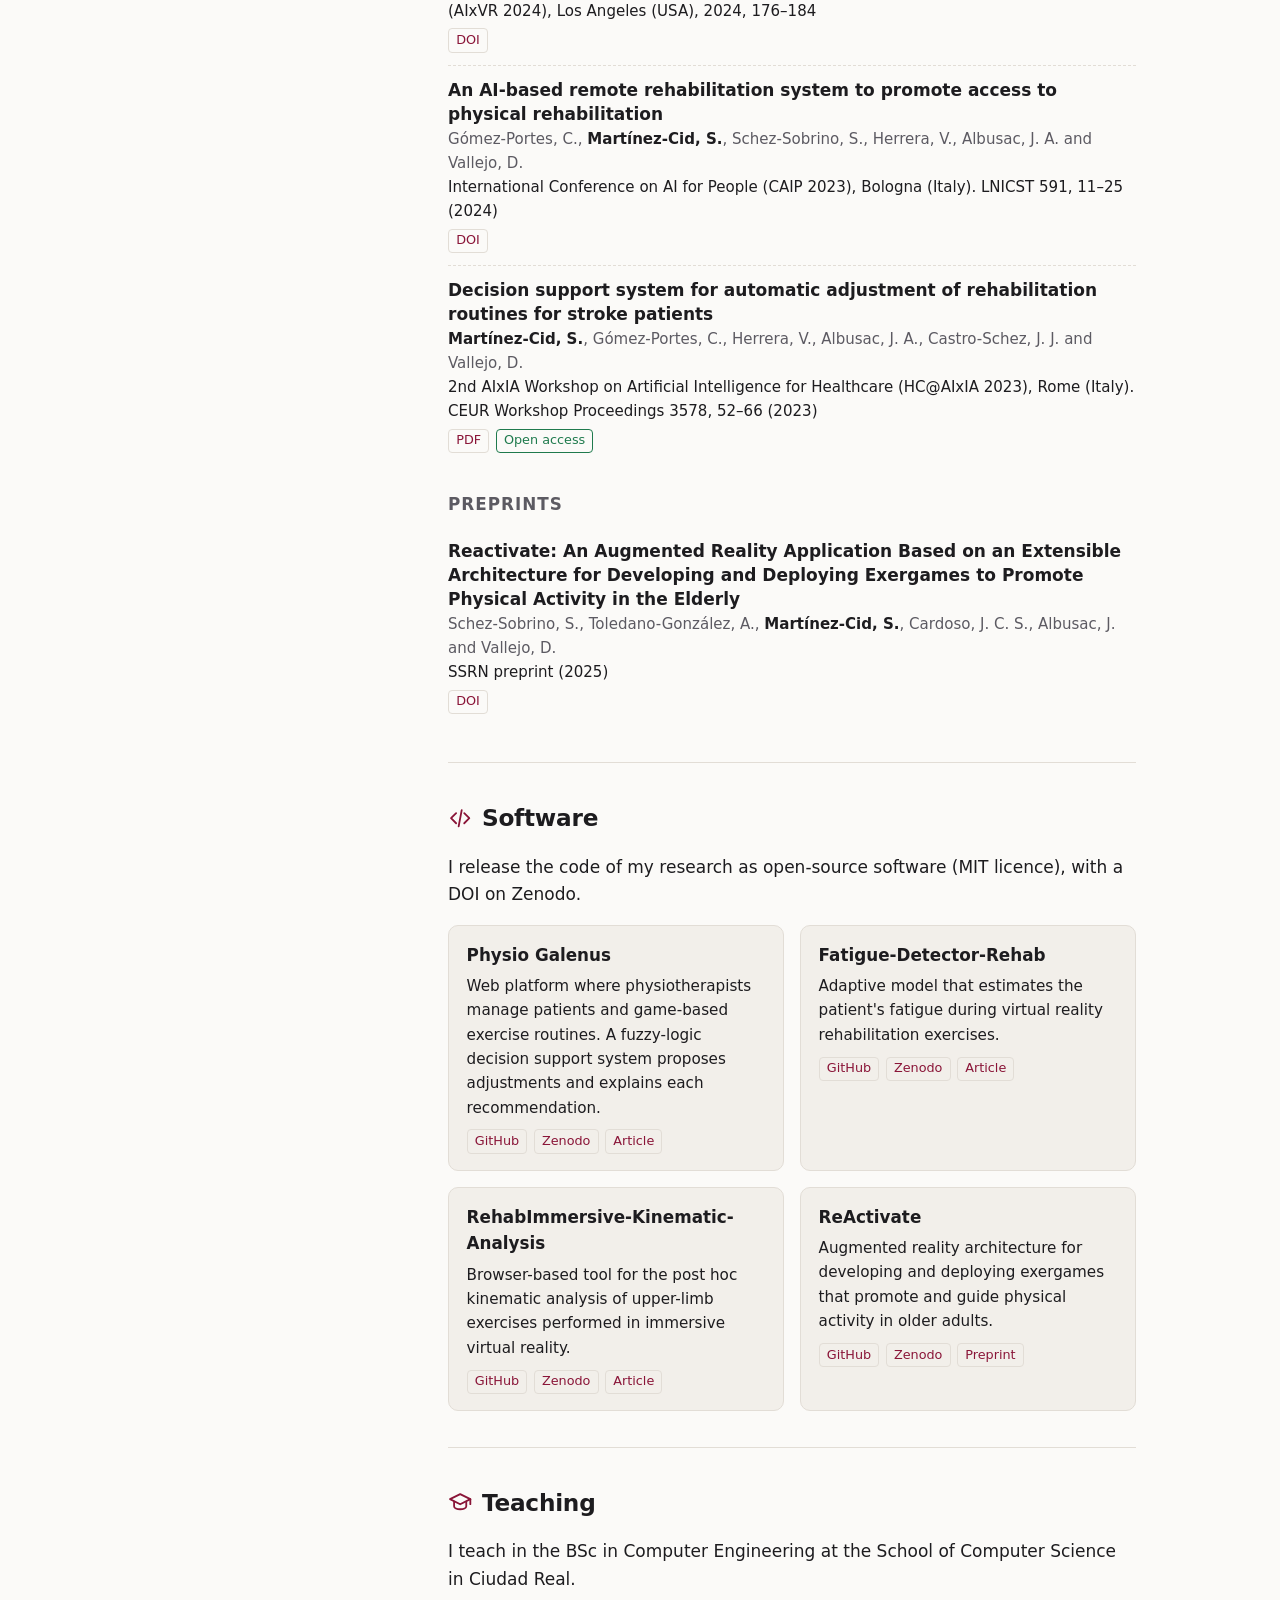
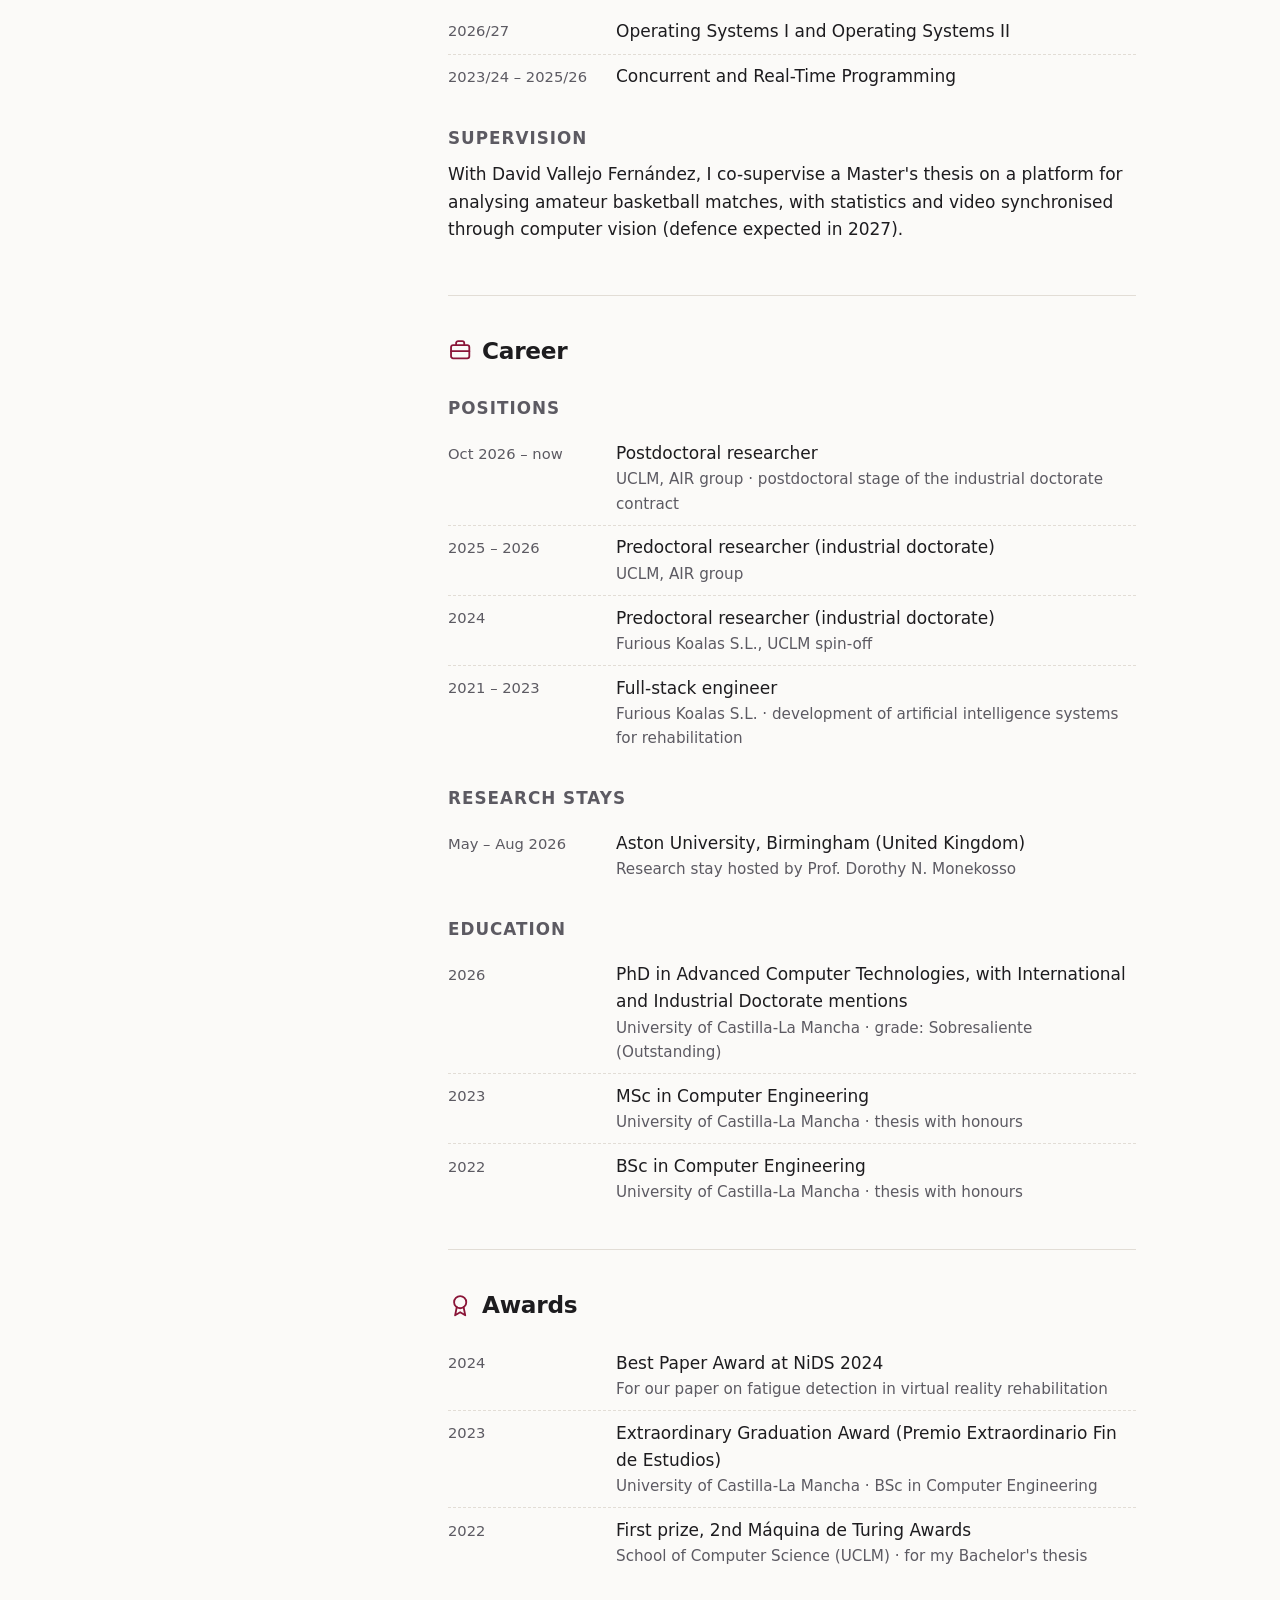
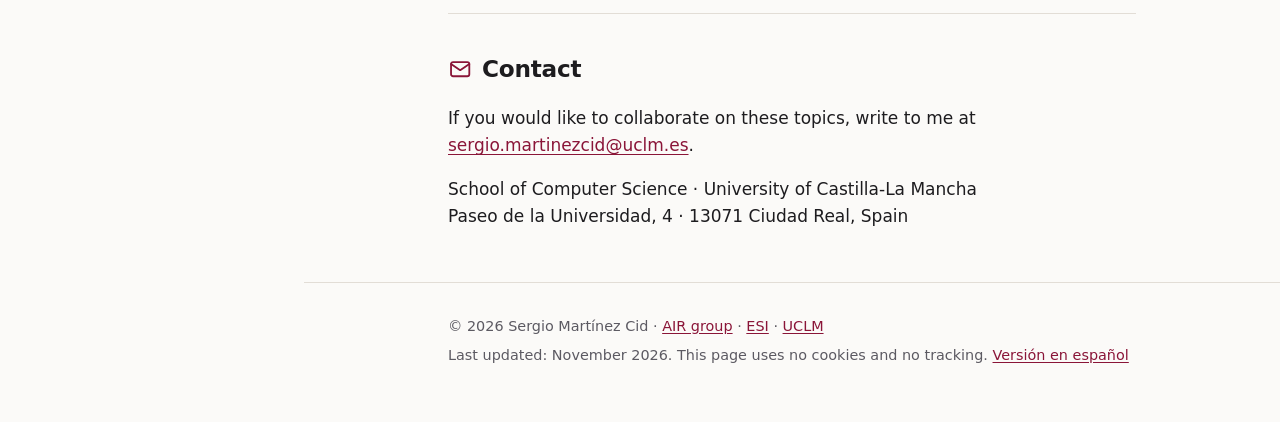
==== commit 48ce8677: "Añade iconos a las secciones Iconos SVG (símbolos definidos una vez por página) en el menú y en los " ====
--- a/en/index.html
+++ b/en/index.html
@@ -45,6 +45,17 @@
 </script>
 </head>
 <body>
+<svg class="sprite" aria-hidden="true" focusable="false">
+  <symbol id="i-persona" viewBox="0 0 24 24"><circle cx="12" cy="8" r="4"/><path d="M4 21v-1a7 7 0 0 1 7-7h2a7 7 0 0 1 7 7v1"/></symbol>
+  <symbol id="i-novedades" viewBox="0 0 24 24"><path d="M4 4h13v15a2 2 0 0 0 2 2H6a2 2 0 0 1-2-2z"/><path d="M17 8h3v11a2 2 0 0 1-2 2"/><path d="M8 8h5M8 12h5M8 16h5"/></symbol>
+  <symbol id="i-investigacion" viewBox="0 0 24 24"><path d="M9 3h6"/><path d="M10 3v6.5L4.6 18.2A1.8 1.8 0 0 0 6.1 21h11.8a1.8 1.8 0 0 0 1.5-2.8L14 9.5V3"/><path d="M7.5 15h9"/></symbol>
+  <symbol id="i-publicaciones" viewBox="0 0 24 24"><path d="M14 3H7a2 2 0 0 0-2 2v14a2 2 0 0 0 2 2h10a2 2 0 0 0 2-2V8z"/><path d="M14 3v5h5"/><path d="M9 13h6M9 17h6"/></symbol>
+  <symbol id="i-software" viewBox="0 0 24 24"><path d="m8 7-5 5 5 5"/><path d="m16 7 5 5-5 5"/><path d="m13.5 4-3 16"/></symbol>
+  <symbol id="i-docencia" viewBox="0 0 24 24"><path d="M22 9 12 4 2 9l10 5z"/><path d="M6 11.5V16c0 1.7 2.7 3 6 3s6-1.3 6-3v-4.5"/><path d="M22 9v5"/></symbol>
+  <symbol id="i-trayectoria" viewBox="0 0 24 24"><rect x="3" y="7" width="18" height="13" rx="2"/><path d="M8 7V5a2 2 0 0 1 2-2h4a2 2 0 0 1 2 2v2"/><path d="M3 13h18"/></symbol>
+  <symbol id="i-premios" viewBox="0 0 24 24"><circle cx="12" cy="9" r="6"/><path d="M8.6 14 7 22l5-3 5 3-1.6-8"/></symbol>
+  <symbol id="i-contacto" viewBox="0 0 24 24"><rect x="3" y="5" width="18" height="14" rx="2"/><path d="m3 7 9 6 9-6"/></symbol>
+</svg>
 <a class="saltar" href="#contenido">Skip to content</a>
 
 <header class="lateral">
@@ -64,15 +75,15 @@
   </div>
   <nav class="menu" aria-label="Sections">
     <ul>
-      <li><a href="#about">About</a></li>
-      <li><a href="#news">News</a></li>
-      <li><a href="#research">Research</a></li>
-      <li><a href="#publications">Publications</a></li>
-      <li><a href="#software">Software</a></li>
-      <li><a href="#teaching">Teaching</a></li>
-      <li><a href="#career">Career</a></li>
-      <li><a href="#awards">Awards</a></li>
-      <li><a href="#contact">Contact</a></li>
+      <li><a href="#about"><svg class="icono" aria-hidden="true"><use href="#i-persona"/></svg>About</a></li>
+      <li><a href="#news"><svg class="icono" aria-hidden="true"><use href="#i-novedades"/></svg>News</a></li>
+      <li><a href="#research"><svg class="icono" aria-hidden="true"><use href="#i-investigacion"/></svg>Research</a></li>
+      <li><a href="#publications"><svg class="icono" aria-hidden="true"><use href="#i-publicaciones"/></svg>Publications</a></li>
+      <li><a href="#software"><svg class="icono" aria-hidden="true"><use href="#i-software"/></svg>Software</a></li>
+      <li><a href="#teaching"><svg class="icono" aria-hidden="true"><use href="#i-docencia"/></svg>Teaching</a></li>
+      <li><a href="#career"><svg class="icono" aria-hidden="true"><use href="#i-trayectoria"/></svg>Career</a></li>
+      <li><a href="#awards"><svg class="icono" aria-hidden="true"><use href="#i-premios"/></svg>Awards</a></li>
+      <li><a href="#contact"><svg class="icono" aria-hidden="true"><use href="#i-contacto"/></svg>Contact</a></li>
     </ul>
   </nav>
 </header>
@@ -89,7 +100,7 @@
 </div>
 
 <section id="about">
-  <h2>About</h2>
+  <h2><svg class="icono" aria-hidden="true"><use href="#i-persona"/></svg>About</h2>
   <p>I am a postdoctoral researcher in the <a href="https://air.esi.uclm.es/">AIR</a> (Artificial Intelligence and Rendering) research group, at the Department of Information Technologies and Systems of the <a href="https://www.uclm.es">University of Castilla-La Mancha</a> (UCLM), and I work at the <a href="https://esi.uclm.es/">School of Computer Science</a> in Ciudad Real, Spain. I study how artificial intelligence can help physiotherapists personalise the rehabilitation of patients with neurological conditions, always leaving the final decision to them.</p>
   <p>In my PhD I designed a fuzzy-logic decision support system that adjusts each patient's routines according to how they perform them and explains each recommendation to the physiotherapist, and a model that estimates the patient's fatigue during virtual reality exercises and compares it with the patient's self-perception. Both come together in <a href="#software">Physio Galenus</a>, an open-source platform. I designed them with therapists at the Hospital Nacional de Parapléjicos in Toledo and we tested them with their patients.</p>
   <p>During my research stay at Aston University (United Kingdom) I coupled a language model to this system, with a calibrated estimate of the uncertainty of each proposal. I also work with locally deployed language models to generate patient-oriented clinical sheets from teleconsultations.</p>
@@ -97,7 +108,7 @@
 </section>
 
 <section id="news">
-  <h2>News</h2>
+  <h2><svg class="icono" aria-hidden="true"><use href="#i-novedades"/></svg>News</h2>
   <ul class="fechas">
     <li><time datetime="2026-10">Oct 2026</time><div>I defended my PhD thesis at the UCLM, supervised by <a href="https://www.esi.uclm.es/www/David.Vallejo/">David Vallejo Fernández</a> and <a href="https://www.esi.uclm.es/www/santiago.sanchez/">Santiago Sánchez Sobrino</a>, with the International and Industrial Doctorate mentions. Grade: Sobresaliente (Outstanding).</div></li>
     <li><time datetime="2026-09">Sep 2026</time><div>At NiDS 2026 (Athens, remotely) I presented how to generate patient-oriented clinical sheets from teleconsultations with locally deployed language models.</div></li>
@@ -107,7 +118,7 @@
 </section>
 
 <section id="research">
-  <h2>Research</h2>
+  <h2><svg class="icono" aria-hidden="true"><use href="#i-investigacion"/></svg>Research</h2>
   <p>My work combines explainable artificial intelligence, decision support systems and virtual and augmented reality for physical rehabilitation.</p>
   <ul class="temas">
     <li>Explainable artificial intelligence</li>
@@ -132,7 +143,7 @@
 </section>
 
 <section id="publications">
-  <h2>Publications</h2>
+  <h2><svg class="icono" aria-hidden="true"><use href="#i-publicaciones"/></svg>Publications</h2>
 
   <h3>Journals</h3>
   <ul class="pubs">
@@ -241,7 +252,7 @@
 </section>
 
 <section id="software">
-  <h2>Software</h2>
+  <h2><svg class="icono" aria-hidden="true"><use href="#i-software"/></svg>Software</h2>
   <p>I release the code of my research as open-source software (MIT licence), with a DOI on Zenodo.</p>
   <ul class="software">
     <li>
@@ -268,7 +279,7 @@
 </section>
 
 <section id="teaching">
-  <h2>Teaching</h2>
+  <h2><svg class="icono" aria-hidden="true"><use href="#i-docencia"/></svg>Teaching</h2>
   <p>I teach in the BSc in Computer Engineering at the School of Computer Science in Ciudad Real.</p>
   <ul class="fechas">
     <li><span class="periodo">2026/27</span><div>Operating Systems I and Operating Systems II</div></li>
@@ -279,7 +290,7 @@
 </section>
 
 <section id="career">
-  <h2>Career</h2>
+  <h2><svg class="icono" aria-hidden="true"><use href="#i-trayectoria"/></svg>Career</h2>
   <h3>Positions</h3>
   <ul class="fechas">
     <li><span class="periodo">Oct 2026 – now</span><div>Postdoctoral researcher<span class="lugar">UCLM, AIR group · postdoctoral stage of the industrial doctorate contract</span></div></li>
@@ -300,7 +311,7 @@
 </section>
 
 <section id="awards">
-  <h2>Awards</h2>
+  <h2><svg class="icono" aria-hidden="true"><use href="#i-premios"/></svg>Awards</h2>
   <ul class="fechas">
     <li><span class="periodo">2024</span><div>Best Paper Award at NiDS 2024<span class="lugar">For our paper on fatigue detection in virtual reality rehabilitation</span></div></li>
     <li><span class="periodo">2023</span><div>Extraordinary Graduation Award (Premio Extraordinario Fin de Estudios)<span class="lugar">University of Castilla-La Mancha · BSc in Computer Engineering</span></div></li>
@@ -309,7 +320,7 @@
 </section>
 
 <section id="contact">
-  <h2>Contact</h2>
+  <h2><svg class="icono" aria-hidden="true"><use href="#i-contacto"/></svg>Contact</h2>
   <p>If you would like to collaborate on these topics, write to me at <a href="mailto:sergio.martinezcid@uclm.es">sergio.martinezcid@uclm.es</a>.</p>
   <p>School of Computer Science · University of Castilla-La Mancha<br>Paseo de la Universidad, 4 · 13071 Ciudad Real, Spain</p>
 </section>
--- a/css/estilo.css
+++ b/css/estilo.css
@@ -91,10 +91,17 @@
   mask-image: linear-gradient(to right, #000 85%, transparent);
 }
 .menu ul::-webkit-scrollbar { display: none; }
-.menu a { color: var(--suave); text-decoration: none; font-size: 0.9rem; white-space: nowrap; }
+.menu a { display: inline-flex; align-items: center; gap: 0.4rem; color: var(--suave); text-decoration: none; font-size: 0.9rem; white-space: nowrap; }
 .menu a:hover, .menu a[aria-current] { color: var(--acento); }
 
 .contenedor { max-width: var(--ancho); margin: 0 auto; padding: 0 1rem; }
+
+/* Iconos de las secciones: símbolos SVG definidos una vez al principio de cada página */
+.sprite { position: absolute; width: 0; height: 0; overflow: hidden; }
+.icono {
+  width: 1.1em; height: 1.1em; flex: none;
+  fill: none; stroke: currentColor; stroke-width: 1.8; stroke-linecap: round; stroke-linejoin: round;
+}
 
 .contenedor > section:first-of-type { border-top: 0; }
 
@@ -122,7 +129,7 @@
     flex-direction: column; gap: 0.15rem; max-width: none; margin: 0; padding: 0;
     overflow: visible; -webkit-mask-image: none; mask-image: none;
   }
-  .menu a { display: block; padding: 0.35rem 0.8rem; border-radius: 6px; font-size: 0.97rem; }
+  .menu a { display: flex; gap: 0.65rem; padding: 0.35rem 0.8rem; border-radius: 6px; font-size: 0.97rem; }
   .menu a:hover { background: var(--fondo); }
   .menu a[aria-current] { background: var(--acento-suave); font-weight: 600; }
   main, .pie { margin-left: var(--lateral); }
@@ -144,8 +151,8 @@
 
 /* ---------- Secciones ---------- */
 section { padding: 2.25rem 0; border-top: 1px solid var(--linea); }
-h2 { font-size: 1.45rem; margin: 0 0 1.1rem; letter-spacing: -0.01em; }
-h2::before { content: ""; display: inline-block; width: 0.55rem; height: 0.55rem; background: var(--acento); border-radius: 2px; margin-right: 0.6rem; vertical-align: 0.15em; }
+h2 { display: flex; align-items: center; gap: 0.6rem; font-size: 1.45rem; margin: 0 0 1.1rem; letter-spacing: -0.01em; }
+h2 .icono { color: var(--acento); width: 1.05em; height: 1.05em; }
 h3 { font-size: 1.05rem; margin: 1.6rem 0 0.6rem; color: var(--suave); text-transform: uppercase; letter-spacing: 0.06em; font-weight: 600; }
 p { margin: 0 0 1rem; }
 
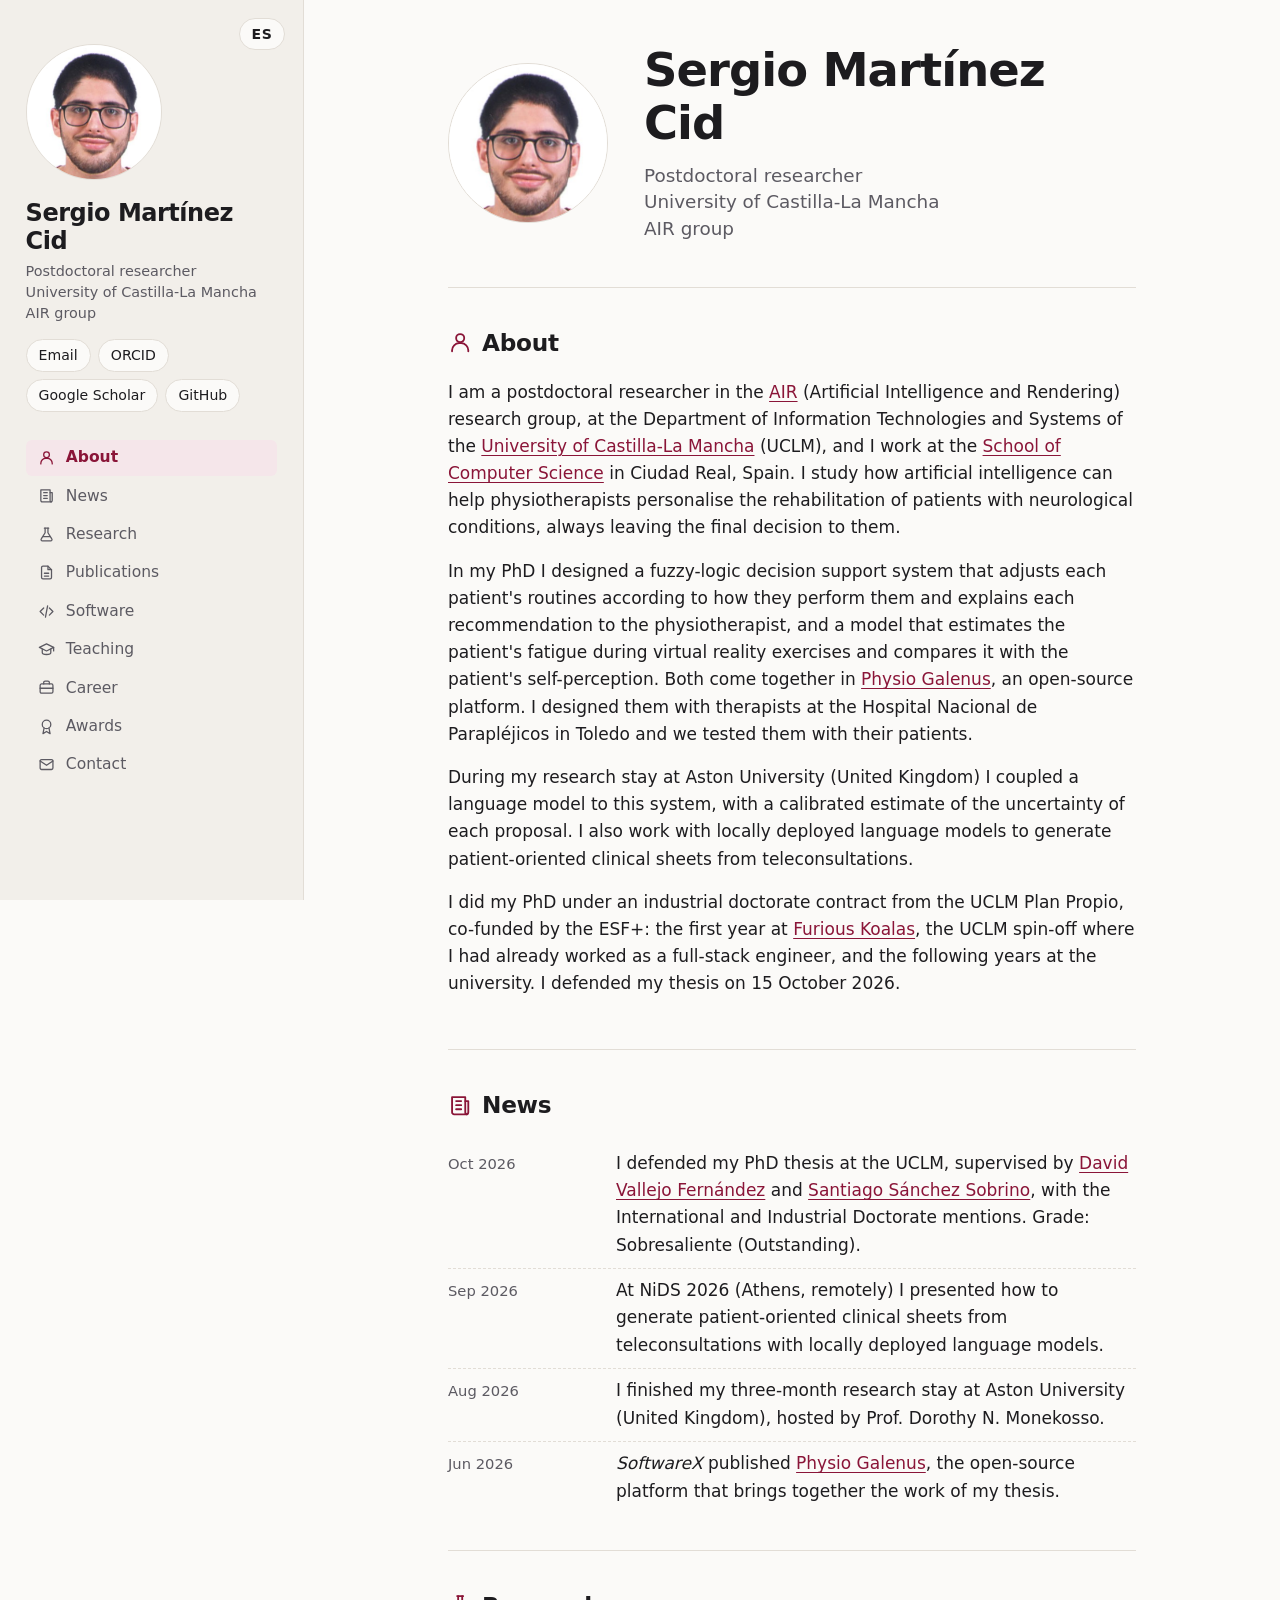
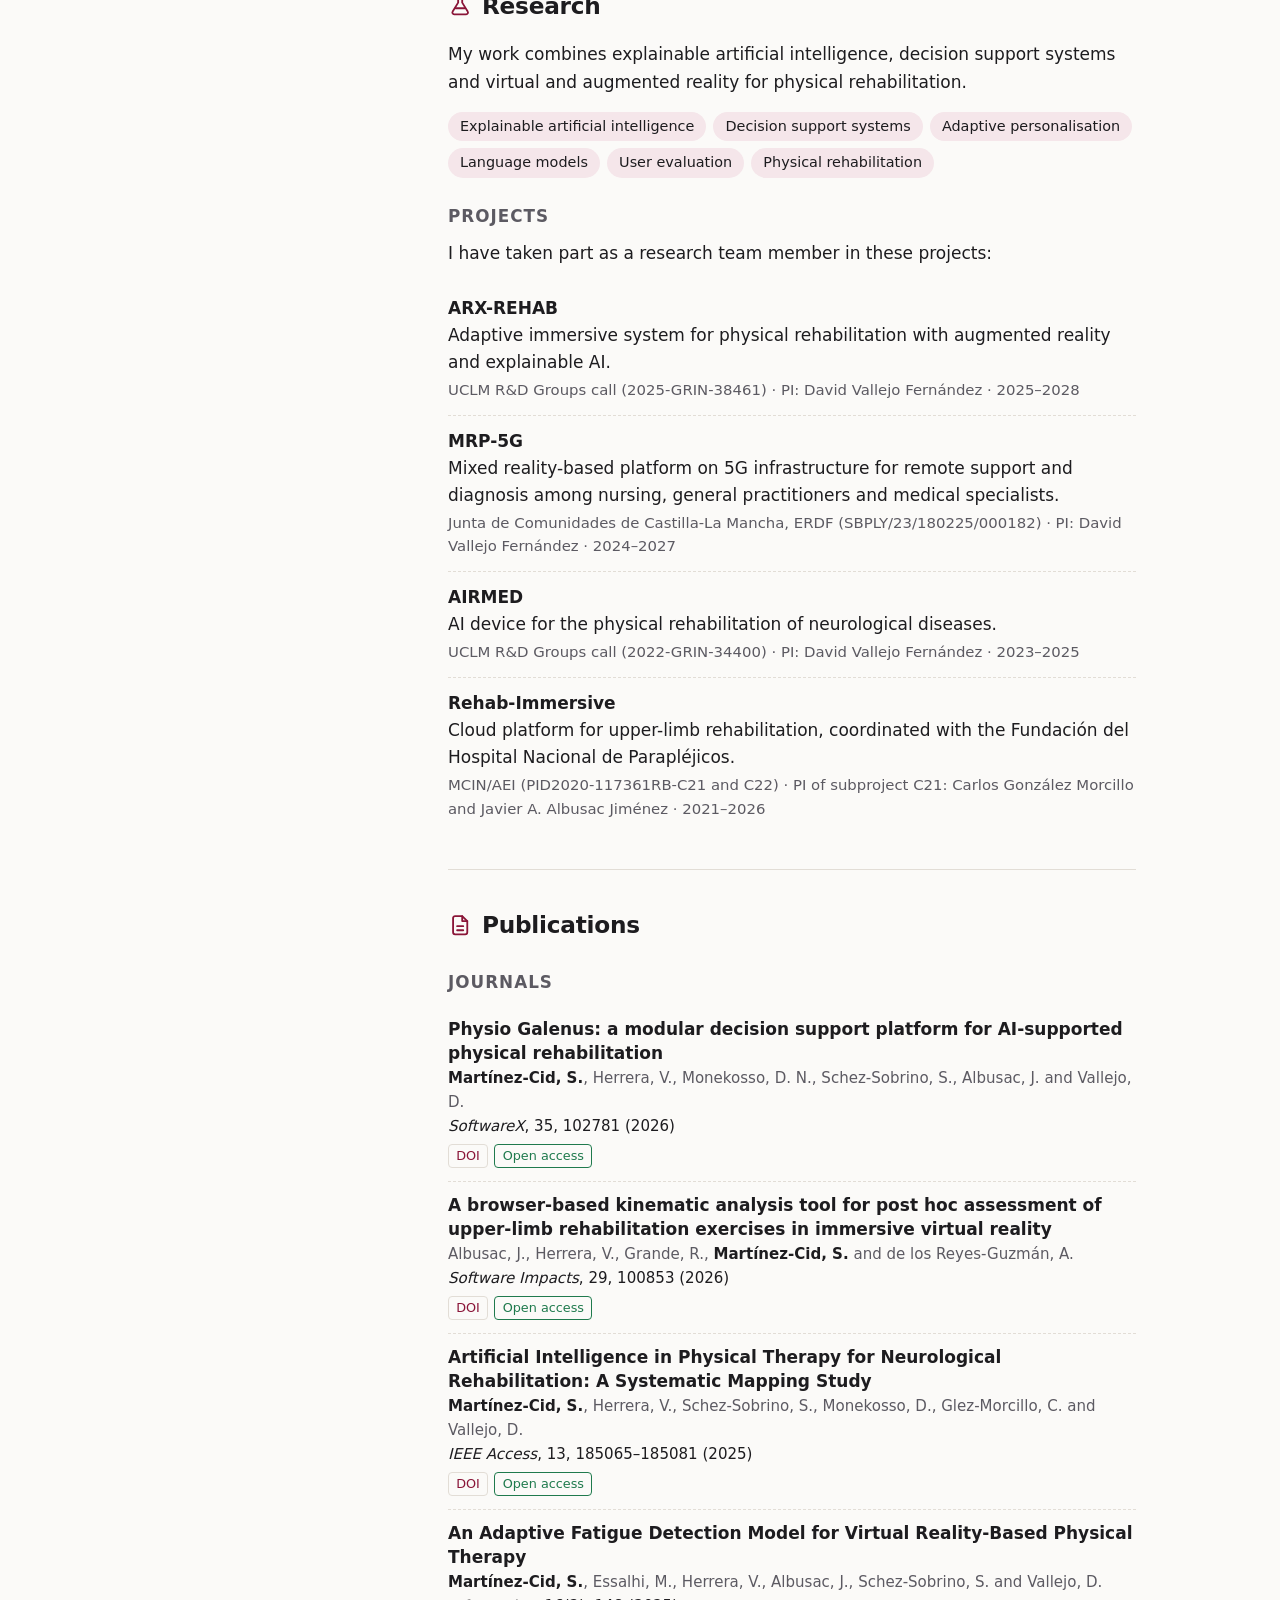
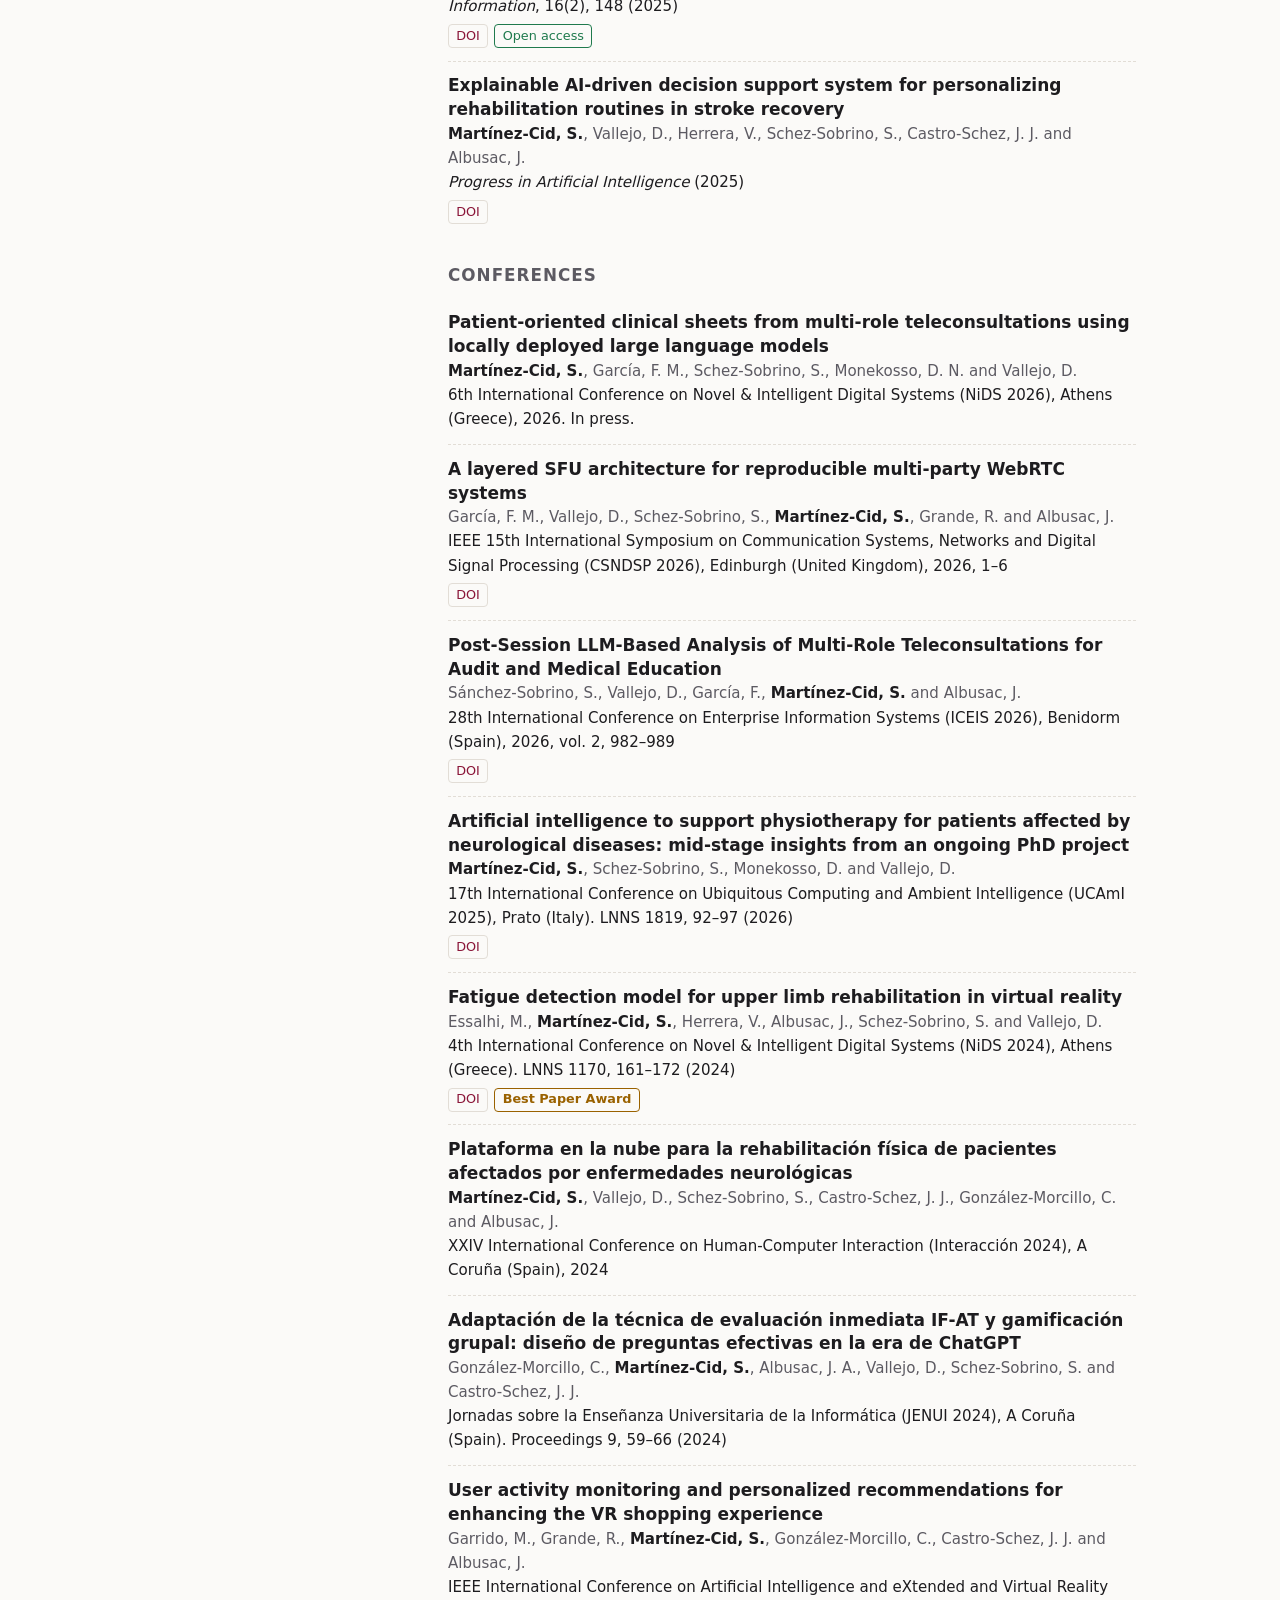
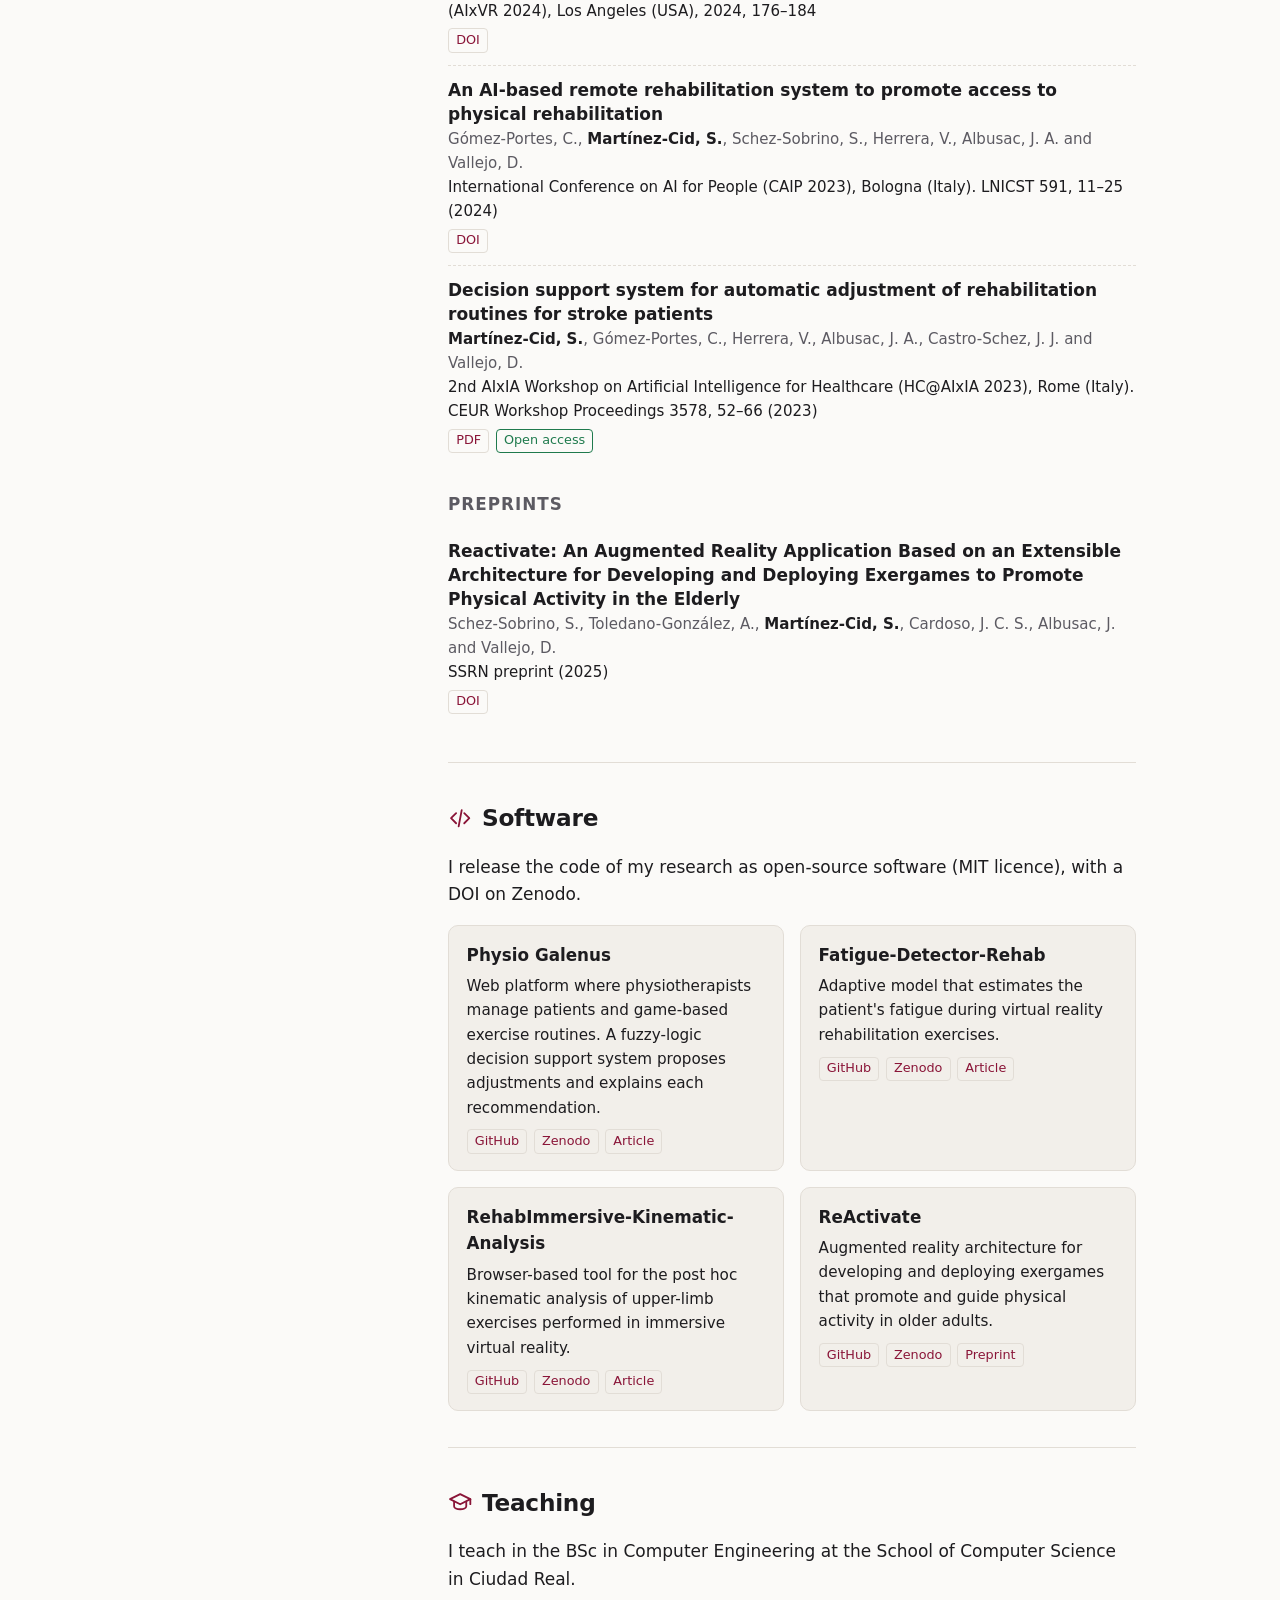
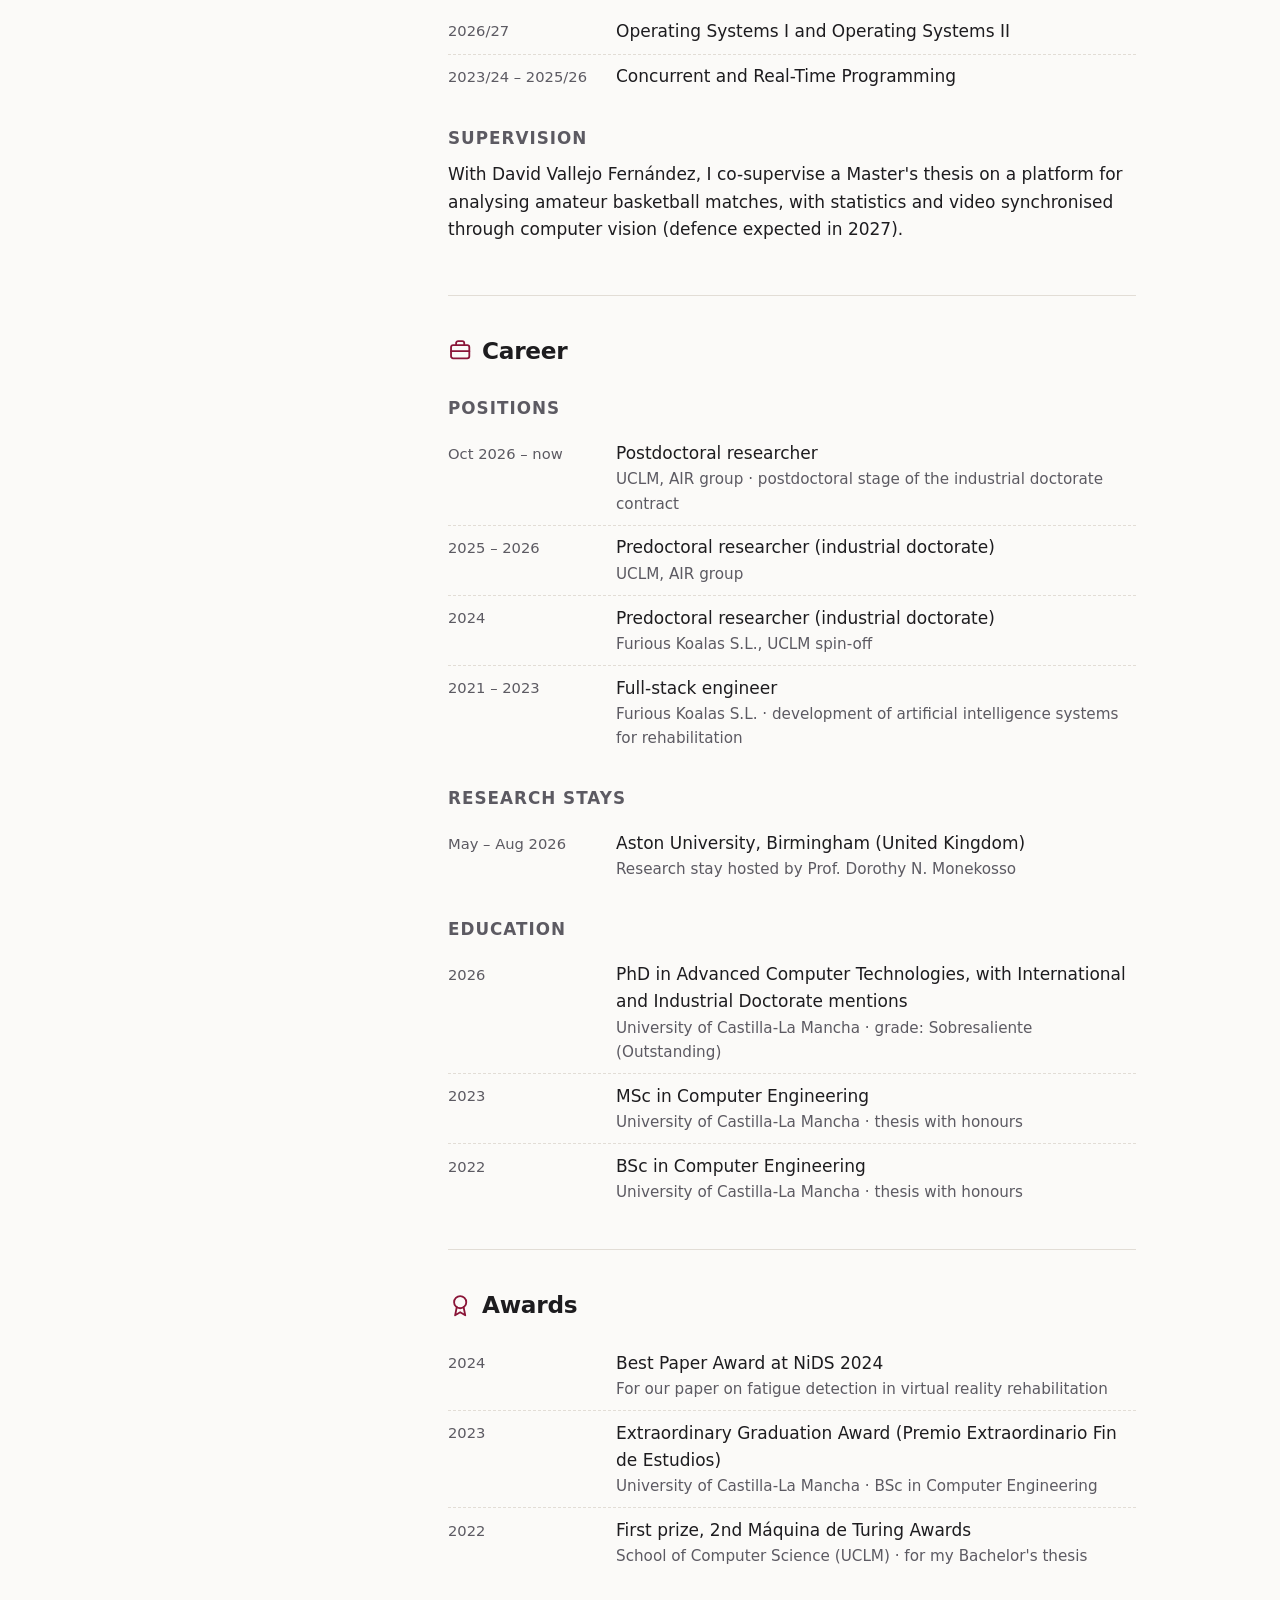
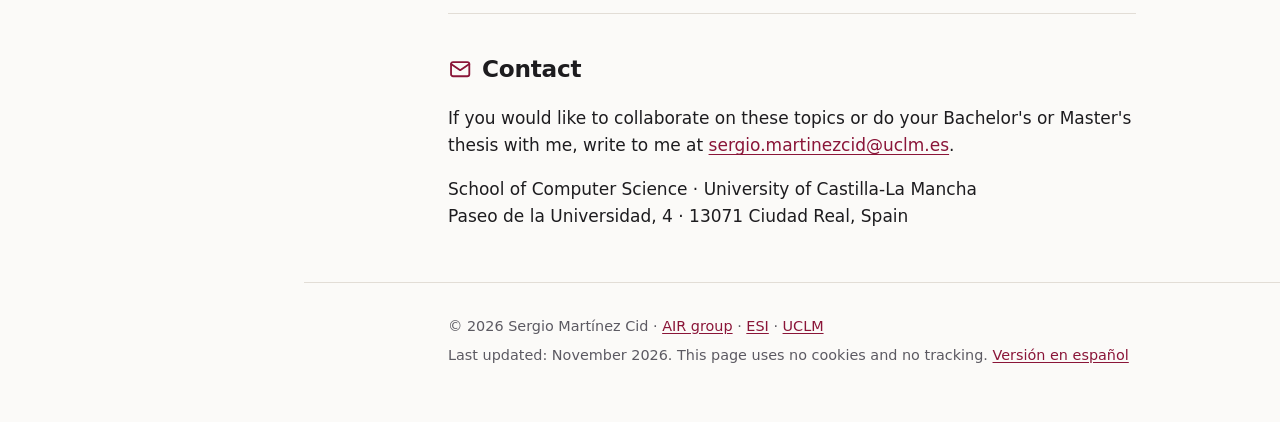
==== commit 4a7596d7: "Invita a hacer el TFG o el TFM en Contacto" ====
--- a/en/index.html
+++ b/en/index.html
@@ -321,7 +321,7 @@
 
 <section id="contact">
   <h2><svg class="icono" aria-hidden="true"><use href="#i-contacto"/></svg>Contact</h2>
-  <p>If you would like to collaborate on these topics, write to me at <a href="mailto:sergio.martinezcid@uclm.es">sergio.martinezcid@uclm.es</a>.</p>
+  <p>If you would like to collaborate on these topics or do your Bachelor's or Master's thesis with me, write to me at <a href="mailto:sergio.martinezcid@uclm.es">sergio.martinezcid@uclm.es</a>.</p>
   <p>School of Computer Science · University of Castilla-La Mancha<br>Paseo de la Universidad, 4 · 13071 Ciudad Real, Spain</p>
 </section>
 
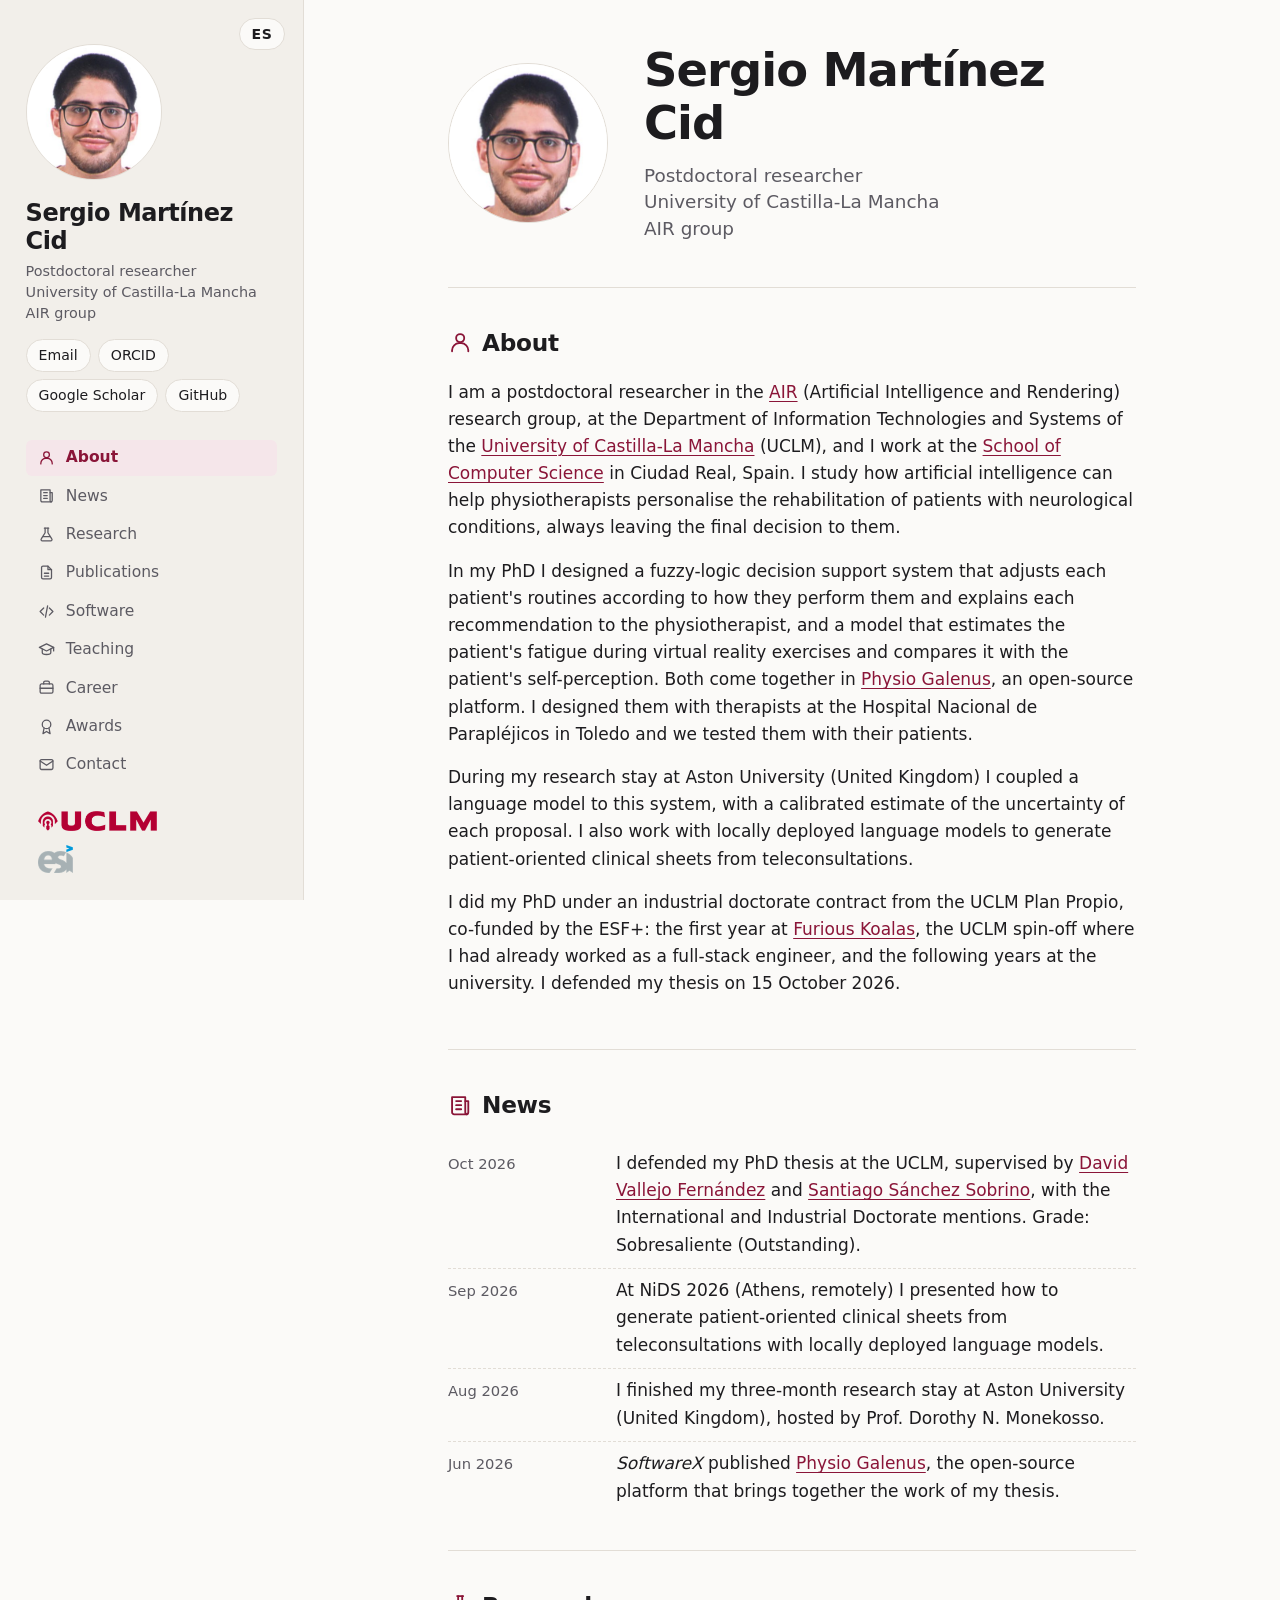
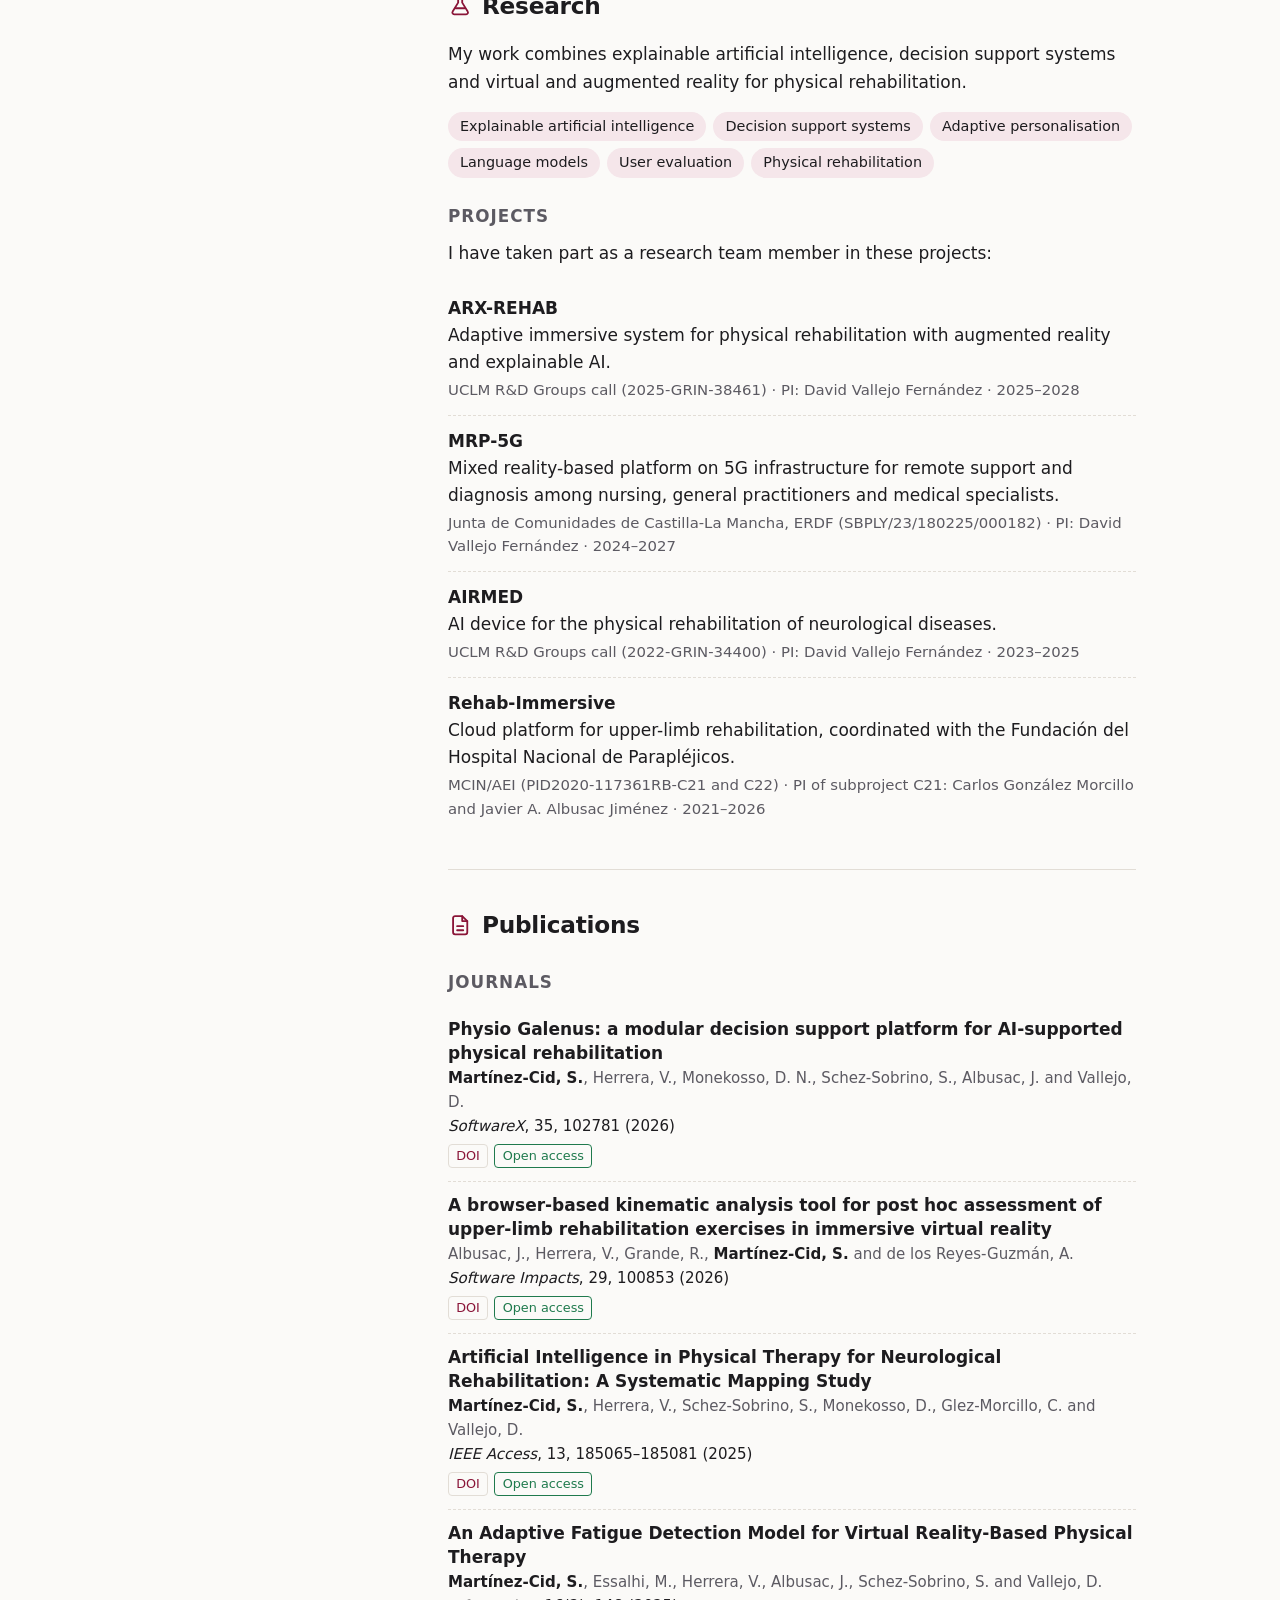
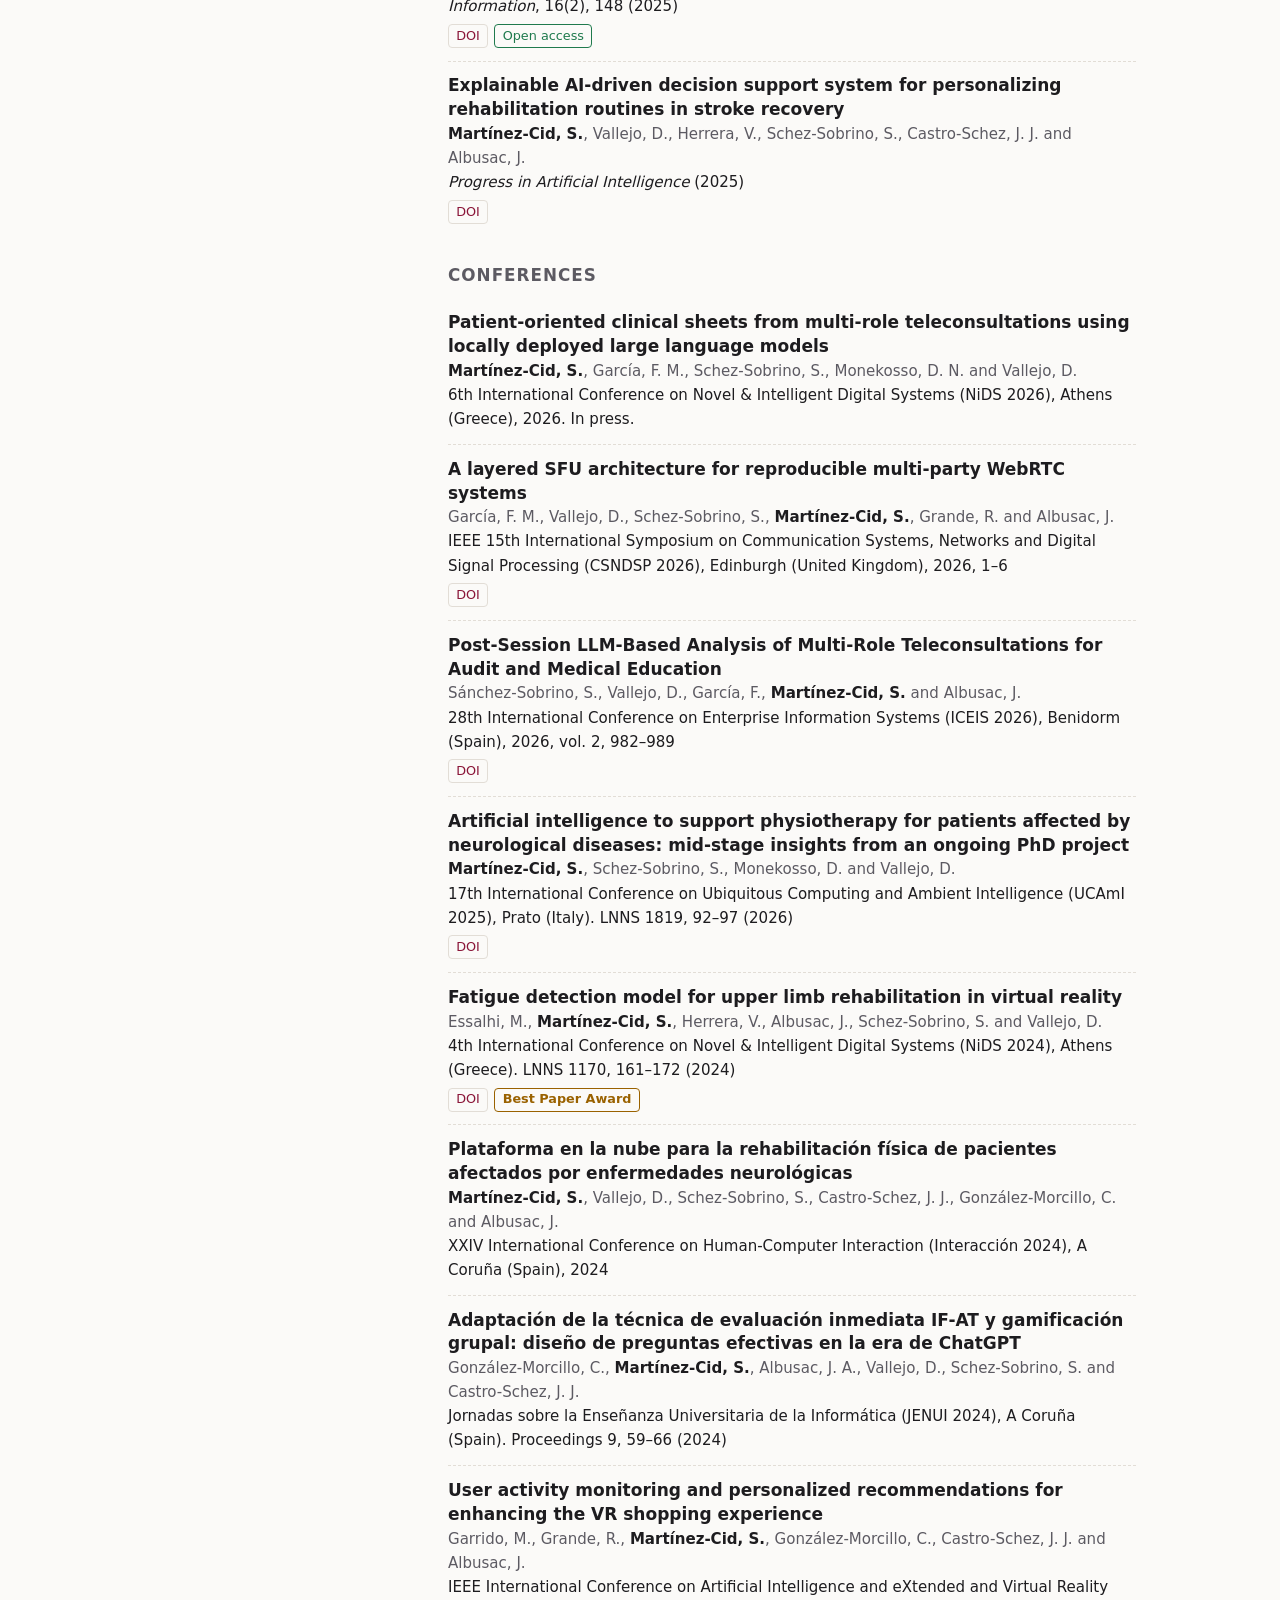
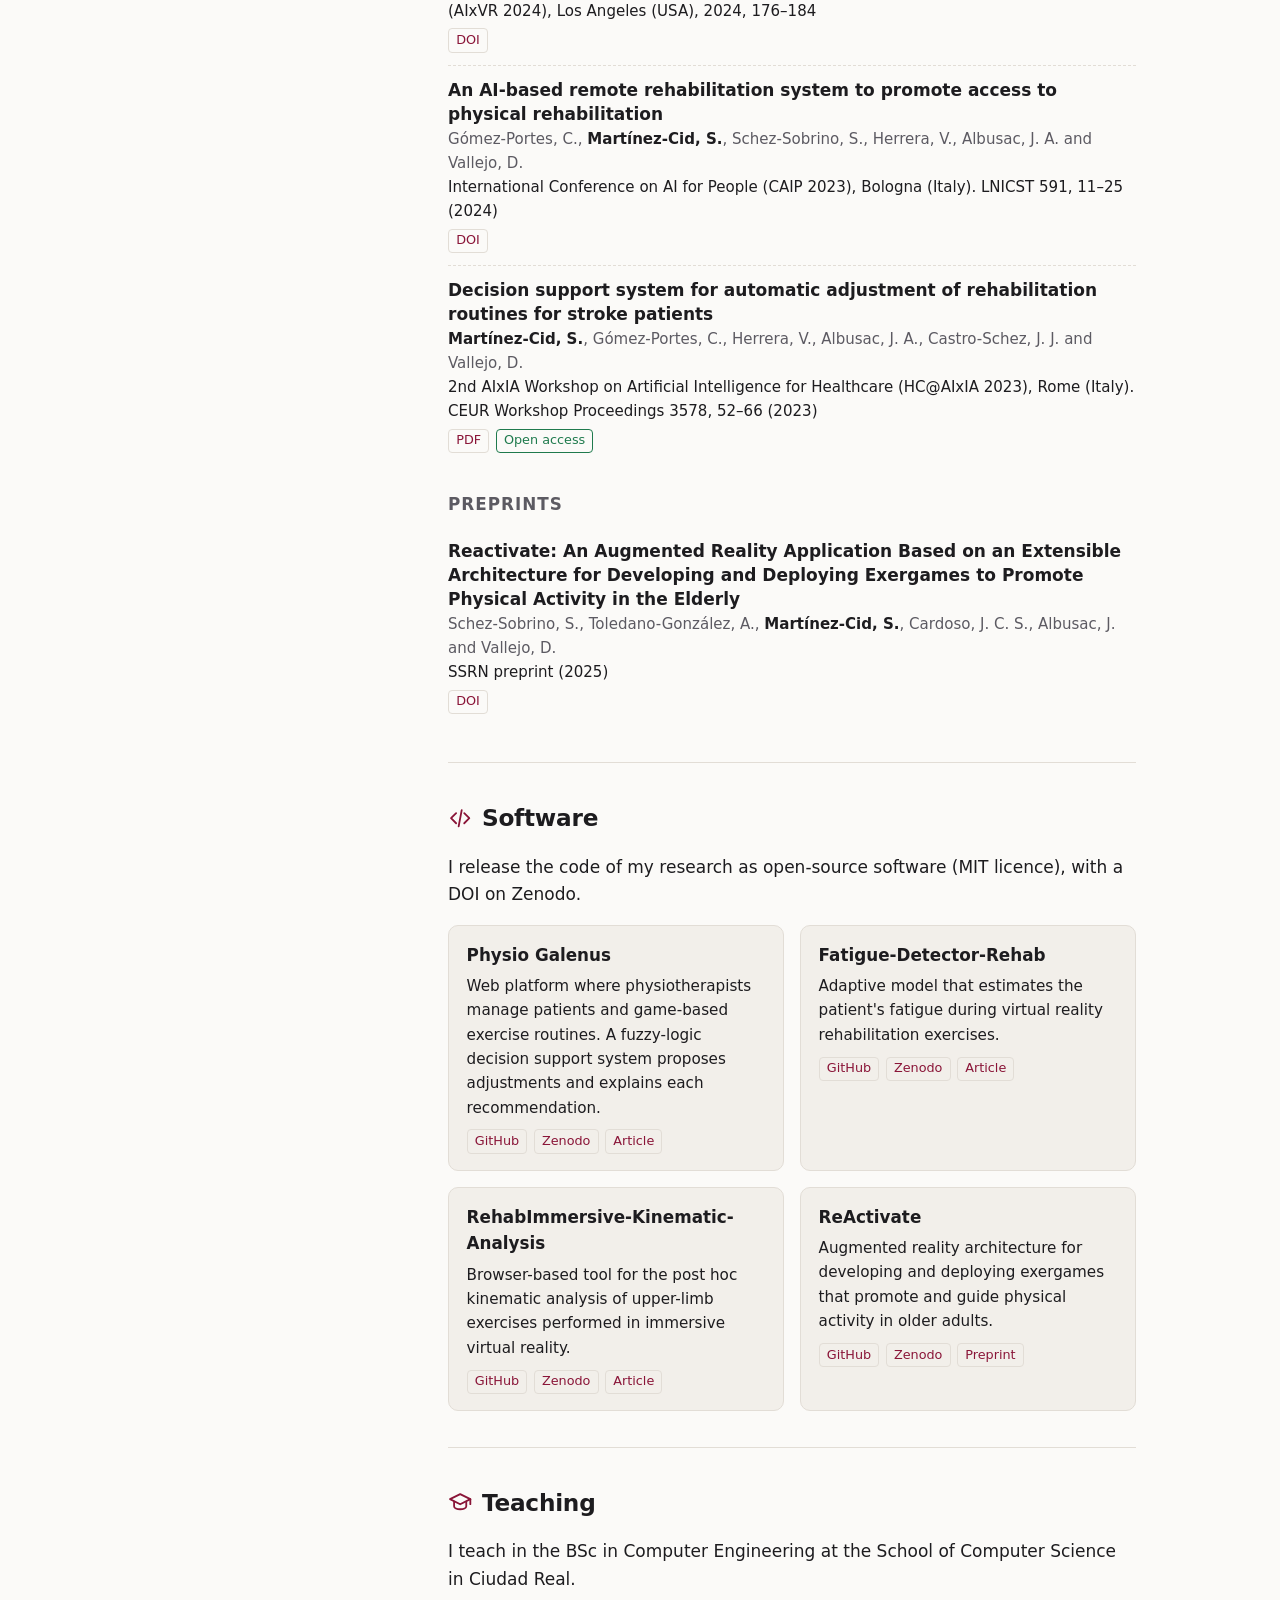
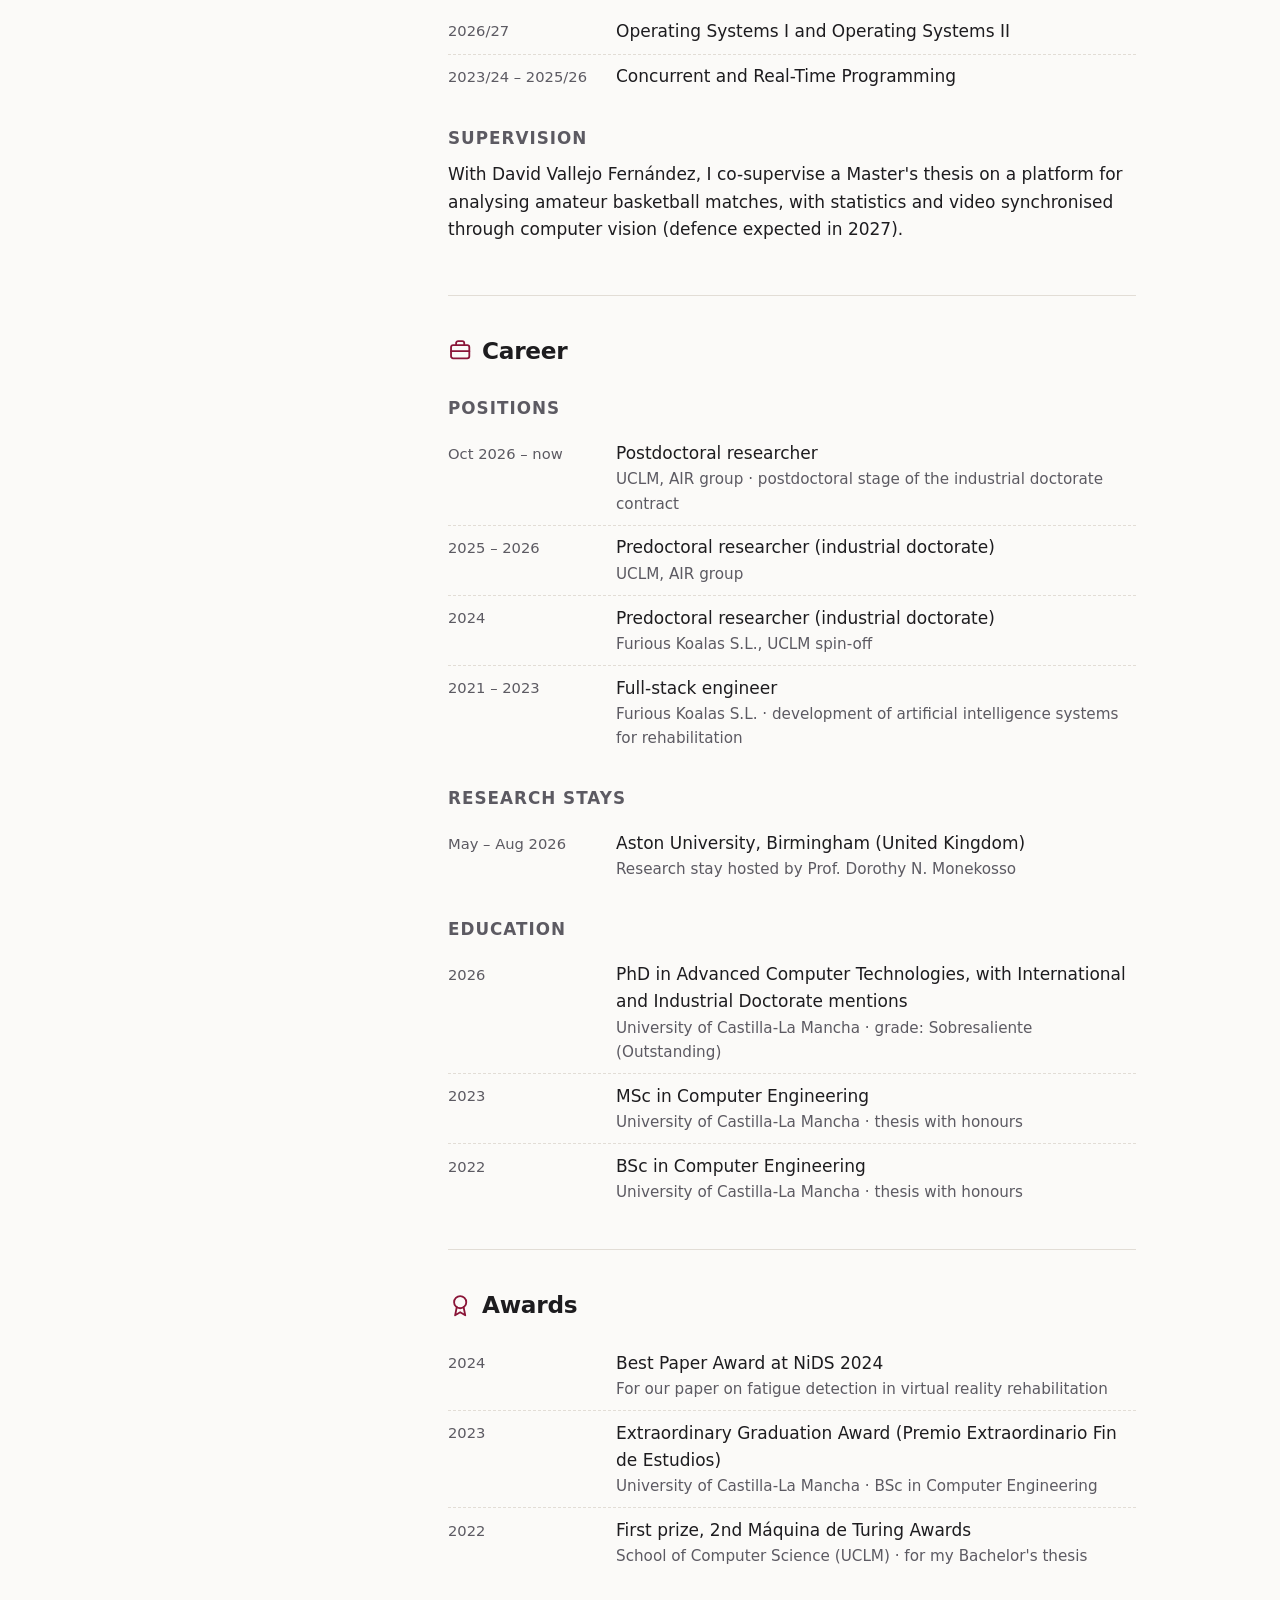
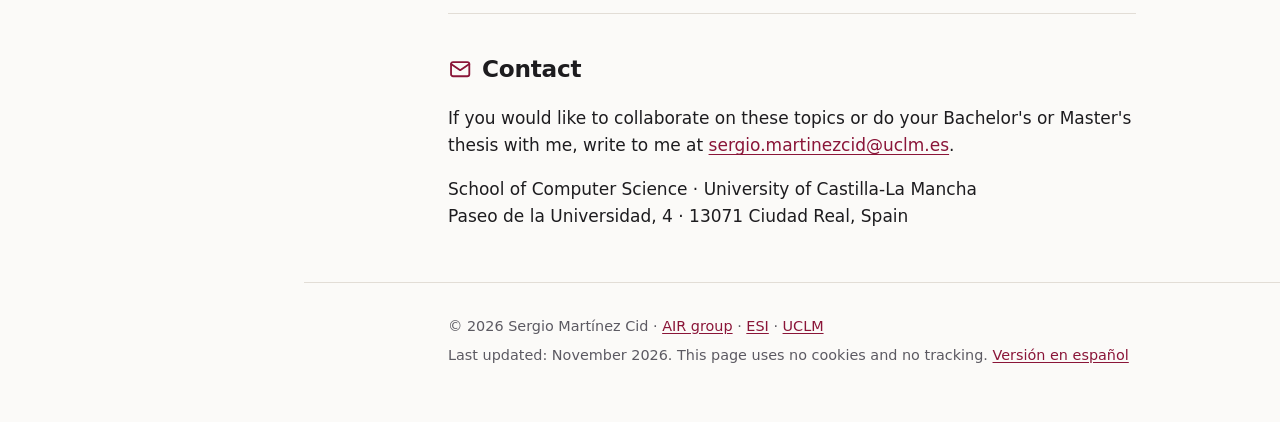
==== commit 349e4f35: "Añade los logos de la UCLM y la ESI a la barra lateral" ====
--- a/en/index.html
+++ b/en/index.html
@@ -86,6 +86,10 @@
       <li><a href="#contact"><svg class="icono" aria-hidden="true"><use href="#i-contacto"/></svg>Contact</a></li>
     </ul>
   </nav>
+  <div class="logos">
+    <a href="https://www.uclm.es" title="University of Castilla-La Mancha"><picture><source srcset="../img/uclm-blanco.png" media="(prefers-color-scheme: dark)"><img src="../img/uclm.png" alt="UCLM · University of Castilla-La Mancha" width="119" height="20" loading="lazy"></picture></a>
+    <a href="https://esi.uclm.es/" title="School of Computer Science (ESI)"><img src="../img/esi.png" alt="ESI · School of Computer Science" width="35" height="28" loading="lazy"></a>
+  </div>
 </header>
 
 <main id="contenido">
--- a/css/estilo.css
+++ b/css/estilo.css
@@ -141,12 +141,23 @@
   .portada .cargo { font-size: 1.15rem; margin-top: 0.75rem; }
   .contenedor > .portada + section { border-top: 1px solid var(--linea); }
 }
+/* Logos de la UCLM y la ESI: uno encima del otro, abajo del todo en la barra lateral,
+   solo en escritorio. En el móvil no se muestran (el pie ya enlaza a las dos). */
+.logos { display: none; }
+@media (min-width: 62rem) {
+  .logos { display: flex; flex-direction: column; align-items: flex-start; gap: 0.9rem; margin-top: auto; padding: 1.75rem 0 0 0.8rem; }
+  .logos a { display: block; border-radius: 4px; }
+  .logos img { display: block; width: auto; height: 1.25rem; }
+  .logos a + a img { height: 1.75rem; }
+  .logos a:hover img { opacity: 0.8; }
+}
 /* Pantallas anchas pero bajas: barra más compacta para que quepa el menú */
 @media (min-width: 62rem) and (max-height: 50rem) {
   .lateral { padding-top: 1.75rem; }
   .foto { width: 6rem; height: 6rem; margin-bottom: 0.9rem; }
   .menu { margin-top: 1.1rem; }
   .menu a { padding: 0.25rem 0.8rem; }
+  .logos { padding-top: 1.1rem; gap: 0.7rem; }
 }
 
 /* ---------- Secciones ---------- */
